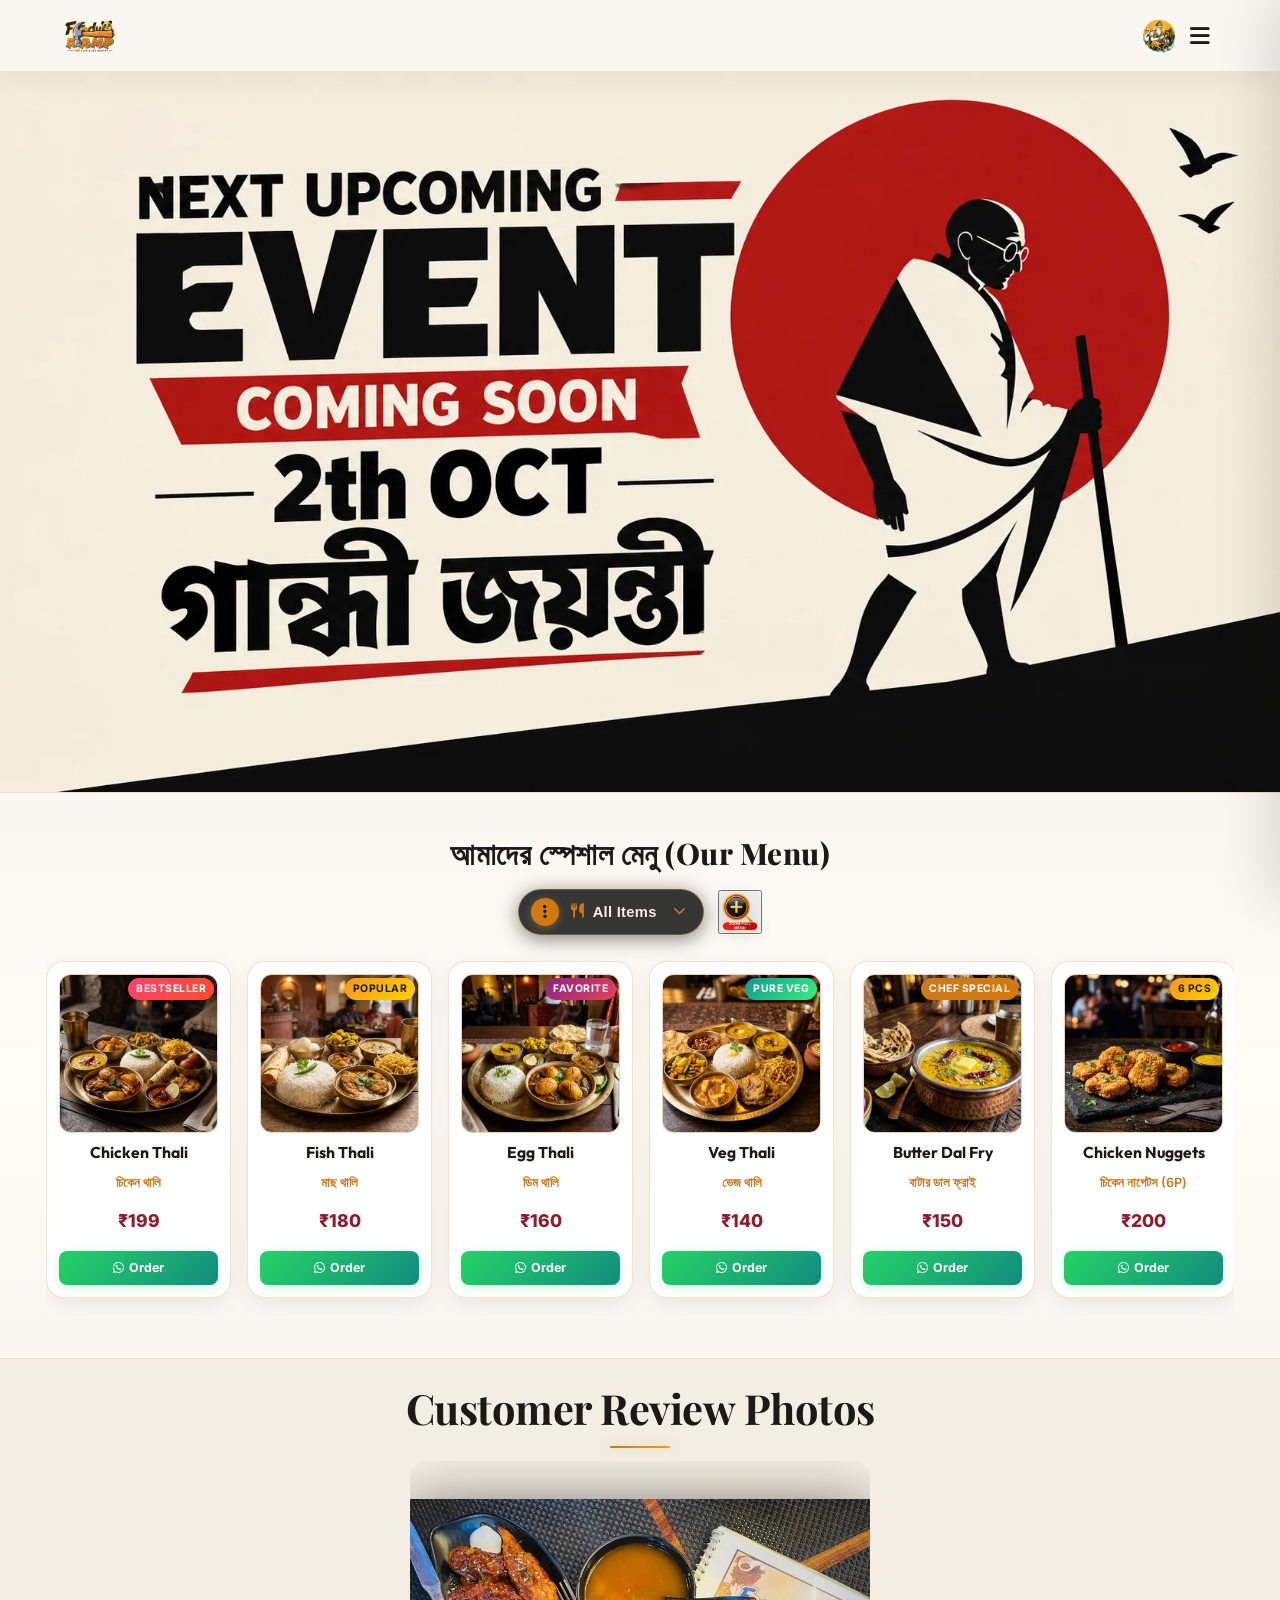
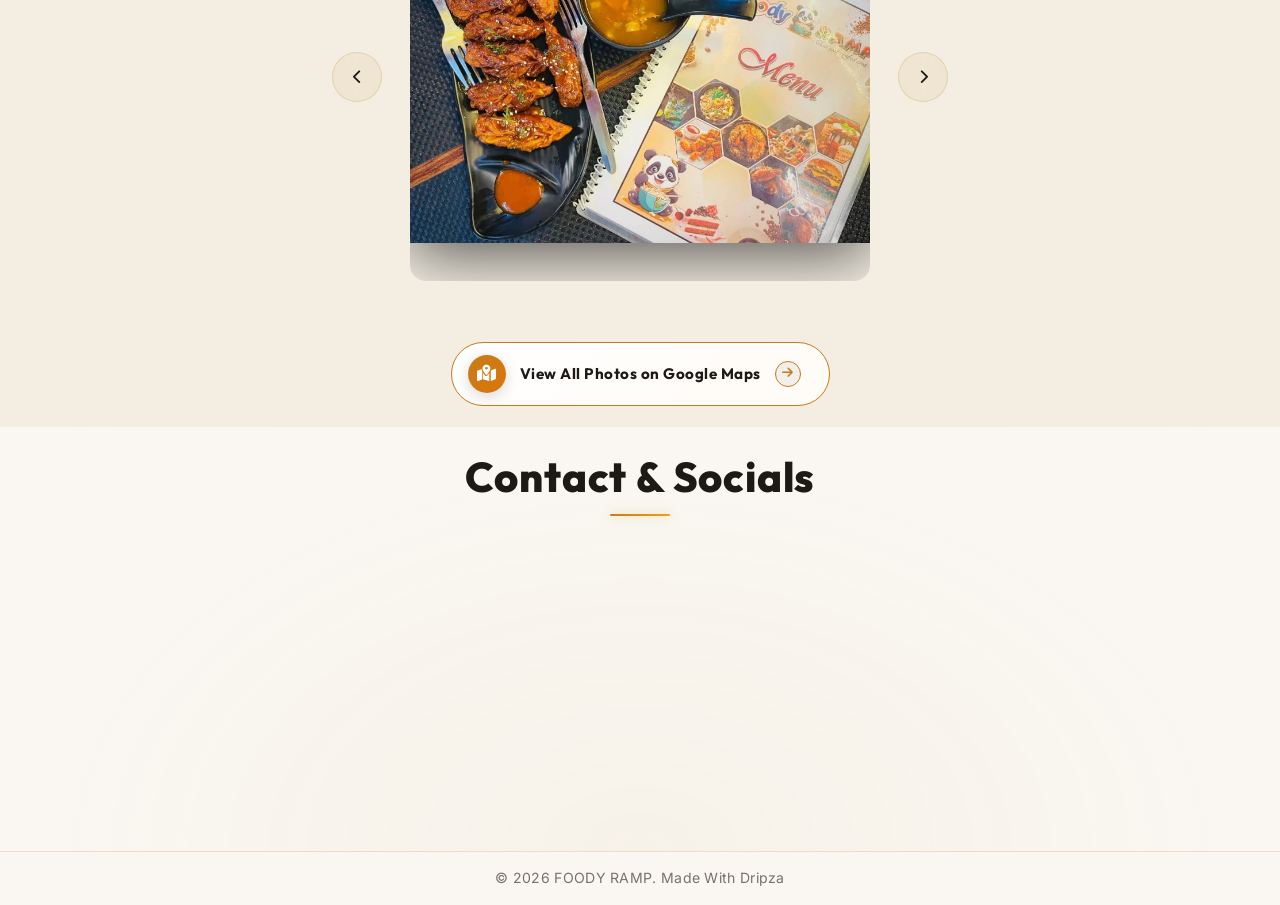
==== index.html @ f5698484 "Update search input keypad dismiss on enter" ====
﻿<!DOCTYPE html>
<html lang="bn">
<head>
    <meta charset="UTF-8">
    <meta name="viewport" content="width=device-width, initial-scale=1.0">
    <title>FOODY RAMP</title>
    <link rel="icon" type="image/png" href="assets/foody_ramp_logo.webp">
    <link href="https://fonts.googleapis.com/css2?family=Playfair+Display:wght@400;600;700;800&family=Outfit:wght@300;400;600;800&family=Inter:wght@300;400;500;600&display=swap" rel="stylesheet">
    <link rel="stylesheet" href="https://cdnjs.cloudflare.com/ajax/libs/font-awesome/6.4.0/css/all.min.css">
    <link rel="stylesheet" href="styles.css?v=1.3">
</head>
<body class="no-scroll">
    <!-- Preloader Screen -->
    <div id="preloader">
        <div class="preloader-content">
            <h1 class="preloader-title">Welcome to <br><span class="highlight">FOODY RAMP</span></h1>
            <div class="preloader-loader">
                <div class="loader-bar"></div>
            </div>
        </div>
    </div>
    <!-- Navbar -->
    <nav class="navbar">
        <div class="logo-container">
            <img src="assets/foody_ramp_logo.webp" alt="FOODY RAMP Logo" class="logo-brand-img">
            <div class="logo-text-wrapper">
                <span class="animated-football-header" title="Ganesh Chaturthi Special">
                    <img src="assets/ganesh_run_icon.webp" alt="Ganesh Run Icon" style="object-fit: contain; filter: drop-shadow(0 0 5px rgba(255, 215, 0, 0.6));">
                </span>
                <span class="logo-text">FOODY RAMP</span>
            </div>
        </div>
        <span class="rath-yatra-header-text">শুভ বিশ্বকর্মা পূজা!</span>
        <ul class="nav-links">
            <li><a href="#home">Home</a></li>
            <li><a href="#menu">Menu</a></li>
            <li><a href="#reviews">Reviews</a></li>
            <li><a href="#contact">Contact</a></li>
        </ul>
        <div class="navbar-actions">
            <!-- Rakhi Purnima Button for Poster -->
            <button class="fifa-btn" id="open-promo-modal-direct-btn" title="Show Ganesh Chaturthi Special Poster">
                <div class="fifa-container">
                    <div class="fifa-magic-ring"></div>
                    <img src="assets/ganesh_icon.webp" alt="Ganesh Special" class="fifa-svg" style="object-fit: contain;">
                </div>
            </button>
            
            <div class="hamburger">
                <i class="fas fa-bars"></i>
            </div>
        </div>
    </nav>

    <!-- Hero Section -->
    <section id="home" class="hero">
        <div class="hero-bg banner-box">
            <img src="assets/aj_restaurant_banner_1.webp" alt="AJ Restaurant & Cafe Banner" class="active">
            <img src="assets/foody_hero_01.webp" alt="FOODY RAMP Banner 1">
            <img src="assets/foody_hero_02.webp" alt="FOODY RAMP Banner 2">
            <img src="assets/foody_hero_03.webp" alt="FOODY RAMP Banner 3">
            <img src="assets/foody_hero_04.webp" alt="FOODY RAMP Banner 4">
            <img src="assets/foody_hero_05.webp" alt="FOODY RAMP Banner 5">
            <img src="assets/foody_hero_06.webp" alt="FOODY RAMP Banner 6">
            <div class="overlay"></div>
        </div>
        <!-- Click/Hover Zones for Banner Control -->
        <div class="hero-nav-zone left-zone" title="Previous Image"></div>
        <div class="hero-nav-zone right-zone" title="Next Image"></div>
    </section>

                <!-- Digital Restaurant Menu Section -->
    <section id="menu" class="main-menu-section">
        <div class="menu-header-wrapper">
            <div class="menu-eyebrow-container">
                <span class="menu-eyebrow">আমাদের স্পেশাল মেনু (Our Menu)</span>
            </div>
        </div>

        <!-- Menu Category Filter Tabs -->
                <!-- Menu Category Filter Dropdown (Three-Dot Filter Menu) -->
        <!-- Menu Filter and Zoom Controls Row -->
        <div class="menu-filter-controls-row">
            <div class="menu-filter-dropdown-wrapper" id="main-menu-filter-dropdown-wrapper">
            <button type="button" class="menu-filter-dots-btn" id="main-menu-filter-dots-btn" aria-expanded="false" aria-haspopup="true" title="Filter Menu">
                <span class="three-dots-icon-box">
                    <i class="fas fa-ellipsis-v"></i>
                </span>
                <span class="current-filter-label" id="main-current-filter-label">
                    <i class="fas fa-utensils"></i>
                    <span>All Items</span>
                </span>
                <i class="fas fa-chevron-down filter-dropdown-arrow"></i>
            </button>

            <!-- Dropdown List of Category Filter Options -->
            <div class="menu-filter-dropdown-menu" id="main-menu-filter-dropdown-menu">
                <div class="menu-filter-dropdown-header">
                    <span><i class="fas fa-filter"></i> Filter Category</span>
                </div>
                <div class="menu-filter-dropdown-list">
                    <button type="button" class="menu-tab-btn active" data-category="all">
                        <span class="tab-btn-content">
                            <i class="fas fa-utensils tab-icon"></i>
                            <span class="tab-title">All Items</span>
                        </span>
                        <i class="fas fa-check active-indicator-icon"></i>
                    </button>
                    <button type="button" class="menu-tab-btn" data-category="thali">
                        <span class="tab-btn-content">
                            <i class="fas fa-bowl-rice tab-icon"></i>
                            <span class="tab-title">Bengali Thali</span>
                        </span>
                        <i class="fas fa-check active-indicator-icon"></i>
                    </button>
                    <button type="button" class="menu-tab-btn" data-category="snacks">
                        <span class="tab-btn-content">
                            <i class="fas fa-burger tab-icon"></i>
                            <span class="tab-title">Breakfast & Snacks</span>
                        </span>
                        <i class="fas fa-check active-indicator-icon"></i>
                    </button>
                    <button type="button" class="menu-tab-btn" data-category="beverages">
                        <span class="tab-btn-content">
                            <i class="fas fa-mug-hot tab-icon"></i>
                            <span class="tab-title">Tea & Coffee</span>
                        </span>
                        <i class="fas fa-check active-indicator-icon"></i>
                    </button>
                    <button type="button" class="menu-tab-btn" data-category="extras">
                        <span class="tab-btn-content">
                            <i class="fas fa-plate-wheat tab-icon"></i>
                            <span class="tab-title">Sides & Extras</span>
                        </span>
                        <i class="fas fa-check active-indicator-icon"></i>
                    </button>
                </div>
            </div>
        </div>

            <!-- Zoom Full Menu Button on Right Side of Filter -->
            <button type="button" class="menu-zoom-img-btn" id="open-full-menu-modal-btn" title="Open Complete Menu Card (সম্পূর্ণ মেনু)">
                    <img src="assets/zoom_full_menu_icon.webp" alt="Zoom Full Menu" class="zoom-full-menu-img">
                </button>
        </div>
        

        <!-- Menu Cards Horizontal Side-Scroll Wrapper -->
        <div class="main-menu-scroll-wrapper">
            <div class="main-menu-scroll-track" id="main-restaurant-menu-scroll">
                
                <!-- 1. Chicken Thali -->
                <div class="food-menu-card" data-category="thali">
                    <div class="food-card-badge bestseller">Bestseller</div>
                    <div class="food-card-img-box">
                        <img src="assets/menu_chicken_thali.webp" alt="Chicken Thali" loading="lazy">
                    </div>
                    <div class="food-card-body">
                        <h3 class="food-title">Chicken Thali</h3>
                        <span class="bengali-title">চিকেন থালি</span>
                        <span class="food-price">₹199</span>
                        <a href="https://wa.me/919064800878?text=Hi%20FOODY%20RAMP,%20I%20want%20to%20order%20Chicken%20Thali%20(₹199)" target="_blank" class="food-order-btn">
                            <i class="fab fa-whatsapp"></i> Order
                        </a>
                    </div>
                </div>

                <!-- 2. Fish Thali -->
                <div class="food-menu-card" data-category="thali">
                    <div class="food-card-badge popular">Popular</div>
                    <div class="food-card-img-box">
                        <img src="assets/menu_fish_thali.webp" alt="Fish Thali" loading="lazy">
                    </div>
                    <div class="food-card-body">
                        <h3 class="food-title">Fish Thali</h3>
                        <span class="bengali-title">মাছ থালি</span>
                        <span class="food-price">₹180</span>
                        <a href="https://wa.me/919064800878?text=Hi%20FOODY%20RAMP,%20I%20want%20to%20order%20Fish%20Thali%20(₹180)" target="_blank" class="food-order-btn">
                            <i class="fab fa-whatsapp"></i> Order
                        </a>
                    </div>
                </div>

                <!-- 3. Egg Thali -->
                <div class="food-menu-card" data-category="thali">
                    <div class="food-card-badge special">Favorite</div>
                    <div class="food-card-img-box">
                        <img src="assets/menu_egg_thali.webp" alt="Egg Thali" loading="lazy">
                    </div>
                    <div class="food-card-body">
                        <h3 class="food-title">Egg Thali</h3>
                        <span class="bengali-title">ডিম থালি</span>
                        <span class="food-price">₹160</span>
                        <a href="https://wa.me/919064800878?text=Hi%20FOODY%20RAMP,%20I%20want%20to%20order%20Egg%20Thali%20(₹160)" target="_blank" class="food-order-btn">
                            <i class="fab fa-whatsapp"></i> Order
                        </a>
                    </div>
                </div>

                <!-- 4. Veg Thali -->
                <div class="food-menu-card" data-category="thali">
                    <div class="food-card-badge pure-veg">Pure Veg</div>
                    <div class="food-card-img-box">
                        <img src="assets/menu_veg_thali.webp" alt="Veg Thali" loading="lazy">
                    </div>
                    <div class="food-card-body">
                        <h3 class="food-title">Veg Thali</h3>
                        <span class="bengali-title">ভেজ থালি</span>
                        <span class="food-price">₹140</span>
                        <a href="https://wa.me/919064800878?text=Hi%20FOODY%20RAMP,%20I%20want%20to%20order%20Veg%20Thali%20(₹140)" target="_blank" class="food-order-btn">
                            <i class="fab fa-whatsapp"></i> Order
                        </a>
                    </div>
                </div>

                <!-- 5. Butter Dal Fry -->
                <div class="food-menu-card" data-category="extras">
                    <div class="food-card-badge chef">Chef Special</div>
                    <div class="food-card-img-box">
                        <img src="assets/menu_butter_dal_fry.webp" alt="Butter Dal Fry" loading="lazy">
                    </div>
                    <div class="food-card-body">
                        <h3 class="food-title">Butter Dal Fry</h3>
                        <span class="bengali-title">বাটার ডাল ফ্রাই</span>
                        <span class="food-price">₹150</span>
                        <a href="https://wa.me/919064800878?text=Hi%20FOODY%20RAMP,%20I%20want%20to%20order%20Butter%20Dal%20Fry%20(₹150)" target="_blank" class="food-order-btn">
                            <i class="fab fa-whatsapp"></i> Order
                        </a>
                    </div>
                </div>

                <!-- 6. Chicken Nuggets -->
                <div class="food-menu-card" data-category="snacks">
                    <div class="food-card-badge popular">6 Pcs</div>
                    <div class="food-card-img-box">
                        <img src="assets/menu_chicken_nuggets.webp" alt="Chicken Nuggets" loading="lazy">
                    </div>
                    <div class="food-card-body">
                        <h3 class="food-title">Chicken Nuggets</h3>
                        <span class="bengali-title">চিকেন নাগেটস (6P)</span>
                        <span class="food-price">₹200</span>
                        <a href="https://wa.me/919064800878?text=Hi%20FOODY%20RAMP,%20I%20want%20to%20order%20Chicken%20Nuggets%20(₹200)" target="_blank" class="food-order-btn">
                            <i class="fab fa-whatsapp"></i> Order
                        </a>
                    </div>
                </div>

                <!-- 7. Aloo Tikki -->
                <div class="food-menu-card" data-category="snacks">
                    <div class="food-card-badge pure-veg">Big Size</div>
                    <div class="food-card-img-box">
                        <img src="assets/menu_aloo_tikki.webp" alt="Aloo Tikki Big Size" loading="lazy">
                    </div>
                    <div class="food-card-body">
                        <h3 class="food-title">Aloo Tikki 6P</h3>
                        <span class="bengali-title">আলু টিক্কি (6P)</span>
                        <span class="food-price">₹180</span>
                        <a href="https://wa.me/919064800878?text=Hi%20FOODY%20RAMP,%20I%20want%20to%20order%20Aloo%20Tikki%20(₹180)" target="_blank" class="food-order-btn">
                            <i class="fab fa-whatsapp"></i> Order
                        </a>
                    </div>
                </div>

                <!-- 8. Egg Maggie -->
                <div class="food-menu-card" data-category="snacks">
                    <div class="food-card-badge popular">Hot</div>
                    <div class="food-card-img-box">
                        <img src="assets/menu_egg_maggie.webp" alt="Egg Maggie" loading="lazy">
                    </div>
                    <div class="food-card-body">
                        <h3 class="food-title">Egg Maggie</h3>
                        <span class="bengali-title">এগ ম্যাগি</span>
                        <span class="food-price">₹80</span>
                        <a href="https://wa.me/919064800878?text=Hi%20FOODY%20RAMP,%20I%20want%20to%20order%20Egg%20Maggie%20(₹80)" target="_blank" class="food-order-btn">
                            <i class="fab fa-whatsapp"></i> Order
                        </a>
                    </div>
                </div>

                <!-- 9. Veg Maggie -->
                <div class="food-menu-card" data-category="snacks">
                    <div class="food-card-badge pure-veg">Veg</div>
                    <div class="food-card-img-box">
                        <img src="assets/menu_egg_maggie.webp" alt="Veg Maggie" loading="lazy">
                    </div>
                    <div class="food-card-body">
                        <h3 class="food-title">Veg Maggie</h3>
                        <span class="bengali-title">ভেজ ম্যাগি</span>
                        <span class="food-price">₹60</span>
                        <a href="https://wa.me/919064800878?text=Hi%20FOODY%20RAMP,%20I%20want%20to%20order%20Veg%20Maggie%20(₹60)" target="_blank" class="food-order-btn">
                            <i class="fab fa-whatsapp"></i> Order
                        </a>
                    </div>
                </div>

                <!-- 10. Bread Omelette -->
                <div class="food-menu-card" data-category="snacks">
                    <div class="food-card-badge special">Breakfast</div>
                    <div class="food-card-img-box">
                        <img src="assets/menu6.webp" alt="Bread Omelette Jam Butter" loading="lazy">
                    </div>
                    <div class="food-card-body">
                        <h3 class="food-title">Bread Omelette</h3>
                        <span class="bengali-title">ব্রেড ওমলেট / জ্যাম</span>
                        <span class="food-price">₹60</span>
                        <a href="https://wa.me/919064800878?text=Hi%20FOODY%20RAMP,%20I%20want%20to%20order%20Bread%20Omelette%20(₹60)" target="_blank" class="food-order-btn">
                            <i class="fab fa-whatsapp"></i> Order
                        </a>
                    </div>
                </div>

                <!-- 11. Chai & Coffee -->
                <div class="food-menu-card" data-category="beverages">
                    <div class="food-card-badge special">Hot</div>
                    <div class="food-card-img-box">
                        <img src="assets/menu_tea_coffee.webp" alt="Coffee" loading="lazy">
                    </div>
                    <div class="food-card-body">
                        <h3 class="food-title">Milk / Black Coffee</h3>
                        <span class="bengali-title">কফি (Min 2 Cup)</span>
                        <span class="food-price">₹50</span>
                        <a href="https://wa.me/919064800878?text=Hi%20FOODY%20RAMP,%20I%20want%20to%20order%20Coffee" target="_blank" class="food-order-btn">
                            <i class="fab fa-whatsapp"></i> Order
                        </a>
                    </div>
                </div>

                <!-- 12. Milk / Black Tea -->
                <div class="food-menu-card" data-category="beverages">
                    <div class="food-card-badge bestseller">Chai</div>
                    <div class="food-card-img-box">
                        <img src="assets/menu_tea_coffee.webp" alt="Tea" loading="lazy">
                    </div>
                    <div class="food-card-body">
                        <h3 class="food-title">Black / Milk Tea</h3>
                        <span class="bengali-title">চা (Min 2 Cup)</span>
                        <span class="food-price">₹25</span>
                        <a href="https://wa.me/919064800878?text=Hi%20FOODY%20RAMP,%20I%20want%20to%20order%20Tea" target="_blank" class="food-order-btn">
                            <i class="fab fa-whatsapp"></i> Order
                        </a>
                    </div>
                </div>

                <!-- 13. Green Tea -->
                <div class="food-menu-card" data-category="beverages">
                    <div class="food-card-badge pure-veg">Healthy</div>
                    <div class="food-card-img-box">
                        <img src="assets/menu_tea_coffee.webp" alt="Green Tea" loading="lazy">
                    </div>
                    <div class="food-card-body">
                        <h3 class="food-title">Green Tea</h3>
                        <span class="bengali-title">গ্রিন টি (Min 2 Cup)</span>
                        <span class="food-price">₹40</span>
                        <a href="https://wa.me/919064800878?text=Hi%20FOODY%20RAMP,%20I%20want%20to%20order%20Green%20Tea" target="_blank" class="food-order-btn">
                            <i class="fab fa-whatsapp"></i> Order
                        </a>
                    </div>
                </div>

                <!-- 14. Extra Chicken 4P -->
                <div class="food-menu-card" data-category="extras">
                    <div class="food-card-badge popular">4 Pcs</div>
                    <div class="food-card-img-box">
                        <img src="assets/menu_chicken_thali.webp" alt="Extra Chicken" loading="lazy">
                    </div>
                    <div class="food-card-body">
                        <h3 class="food-title">Extra Chicken (4P)</h3>
                        <span class="bengali-title">চিকেন কারি (4P)</span>
                        <span class="food-price">₹180</span>
                        <a href="https://wa.me/919064800878?text=Hi%20FOODY%20RAMP,%20I%20want%20to%20order%20Extra%20Chicken%204P%20(₹180)" target="_blank" class="food-order-btn">
                            <i class="fab fa-whatsapp"></i> Order
                        </a>
                    </div>
                </div>

                <!-- 15. Extra Mutton 1P -->
                <div class="food-menu-card" data-category="extras">
                    <div class="food-card-badge special">Special</div>
                    <div class="food-card-img-box">
                        <img src="assets/menu3.webp" alt="Extra Mutton" loading="lazy">
                    </div>
                    <div class="food-card-body">
                        <h3 class="food-title">Extra Mutton (1P)</h3>
                        <span class="bengali-title">মটন (স্পেশাল অর্ডার)</span>
                        <span class="food-price">₹80</span>
                        <a href="https://wa.me/919064800878?text=Hi%20FOODY%20RAMP,%20I%20want%20to%20order%20Extra%20Mutton%20(₹80)" target="_blank" class="food-order-btn">
                            <i class="fab fa-whatsapp"></i> Order
                        </a>
                    </div>
                </div>

                <!-- 16. Extra Fish 1P -->
                <div class="food-menu-card" data-category="extras">
                    <div class="food-card-badge popular">1 Pc</div>
                    <div class="food-card-img-box">
                        <img src="assets/menu_fish_thali.webp" alt="Extra Fish" loading="lazy">
                    </div>
                    <div class="food-card-body">
                        <h3 class="food-title">Extra Fish (1P)</h3>
                        <span class="bengali-title">মাছ ১ পিস</span>
                        <span class="food-price">₹80</span>
                        <a href="https://wa.me/919064800878?text=Hi%20FOODY%20RAMP,%20I%20want%20to%20order%20Extra%20Fish%20(₹80)" target="_blank" class="food-order-btn">
                            <i class="fab fa-whatsapp"></i> Order
                        </a>
                    </div>
                </div>

                <!-- 17. Green Salad -->
                <div class="food-menu-card" data-category="extras">
                    <div class="food-card-badge pure-veg">Fresh</div>
                    <div class="food-card-img-box">
                        <img src="assets/menu_veg_thali.webp" alt="Green Salad" loading="lazy">
                    </div>
                    <div class="food-card-body">
                        <h3 class="food-title">Green Salad</h3>
                        <span class="bengali-title">গ্রিন স্যালাড</span>
                        <span class="food-price">₹100</span>
                        <a href="https://wa.me/919064800878?text=Hi%20FOODY%20RAMP,%20I%20want%20to%20order%20Green%20Salad%20(₹100)" target="_blank" class="food-order-btn">
                            <i class="fab fa-whatsapp"></i> Order
                        </a>
                    </div>
                </div>

                <!-- 18. Extra Egg (2P) -->
                <div class="food-menu-card" data-category="extras">
                    <div class="food-card-badge special">2 Pcs</div>
                    <div class="food-card-img-box">
                        <img src="assets/menu_egg_thali.webp" alt="Extra Egg 2P" loading="lazy">
                    </div>
                    <div class="food-card-body">
                        <h3 class="food-title">Extra Egg (2P)</h3>
                        <span class="bengali-title">ডিম (২ পিস)</span>
                        <span class="food-price">₹50</span>
                        <a href="https://wa.me/919064800878?text=Hi%20FOODY%20RAMP,%20I%20want%20to%20order%20Extra%20Egg%202P%20(₹50)" target="_blank" class="food-order-btn">
                            <i class="fab fa-whatsapp"></i> Order
                        </a>
                    </div>
                </div>

                <!-- 19. Extra Rice -->
                <div class="food-menu-card" data-category="extras">
                    <div class="food-card-badge popular">1 Plate</div>
                    <div class="food-card-img-box">
                        <img src="assets/menu_veg_thali.webp" alt="Extra Rice" loading="lazy">
                    </div>
                    <div class="food-card-body">
                        <h3 class="food-title">Extra Rice</h3>
                        <span class="bengali-title">এক্সট্রা ভাত</span>
                        <span class="food-price">₹50</span>
                        <a href="https://wa.me/919064800878?text=Hi%20FOODY%20RAMP,%20I%20want%20to%20order%20Extra%20Rice%20(₹50)" target="_blank" class="food-order-btn">
                            <i class="fab fa-whatsapp"></i> Order
                        </a>
                    </div>
                </div>

                <!-- 20. Extra Misti / Papad / Roti -->
                <div class="food-menu-card" data-category="extras">
                    <div class="food-card-badge pure-veg">Per Pc</div>
                    <div class="food-card-img-box">
                        <img src="assets/menu2.webp" alt="Extra Misti Papad Roti" loading="lazy">
                    </div>
                    <div class="food-card-body">
                        <h3 class="food-title">Extra Misti / Papad / Roti</h3>
                        <span class="bengali-title">মিষ্টি / পাঁপড় / রুটি</span>
                        <span class="food-price">₹10</span>
                        <a href="https://wa.me/919064800878?text=Hi%20FOODY%20RAMP,%20I%20want%20to%20order%20Extra%20Misti%20Papad%20Roti%20(₹10)" target="_blank" class="food-order-btn">
                            <i class="fab fa-whatsapp"></i> Order
                        </a>
                    </div>
                </div>

                <!-- 21. Extra Sabji / Dal / Vaji -->
                <div class="food-menu-card" data-category="extras">
                    <div class="food-card-badge pure-veg">Side Bowl</div>
                    <div class="food-card-img-box">
                        <img src="assets/menu_butter_dal_fry.webp" alt="Extra Sabji Dal Vaji" loading="lazy">
                    </div>
                    <div class="food-card-body">
                        <h3 class="food-title">Extra Sabji / Dal / Vaji</h3>
                        <span class="bengali-title">সবজি / ডাল / ভাজি</span>
                        <span class="food-price">₹30</span>
                        <a href="https://wa.me/919064800878?text=Hi%20FOODY%20RAMP,%20I%20want%20to%20order%20Extra%20Sabji%20Dal%20Vaji%20(₹30)" target="_blank" class="food-order-btn">
                            <i class="fab fa-whatsapp"></i> Order
                        </a>
                    </div>
                </div>

                <!-- 18. Water Bottle -->
                <div class="food-menu-card" data-category="beverages">
                    <div class="food-card-badge pure-veg">Mineral</div>
                    <div class="food-card-img-box">
                        <img src="assets/menu5.webp" alt="Water Bottle" loading="lazy">
                    </div>
                    <div class="food-card-body">
                        <h3 class="food-title">Water Bottle</h3>
                        <span class="bengali-title">জল 1L / 2L</span>
                        <span class="food-price">₹20 / ₹30</span>
                        <a href="https://wa.me/919064800878?text=Hi%20FOODY%20RAMP,%20I%20want%20to%20order%20Water%20Bottle" target="_blank" class="food-order-btn">
                            <i class="fab fa-whatsapp"></i> Order
                        </a>
                    </div>
                </div>

            </div>
        </div>
    </section>

    <!-- Reviews Section (Photo Gallery) -->
    <section id="reviews" class="reviews-section">
        <h2 class="section-title">Customer Review Photos</h2>
        <div class="reviews-slider-container">
            <div class="reviews-slider">
                <div class="review-slide active">
                    <img src="assets/foody_review_01.webp" alt="Customer Review 1">
                </div>
                <div class="review-slide">
                    <img src="assets/foody_review_02.webp" alt="Customer Review 2">
                </div>
                <div class="review-slide">
                    <img src="assets/foody_review_03.webp" alt="Customer Review 3">
                </div>
                <div class="review-slide">
                    <img src="assets/foody_review_04.webp" alt="Customer Review 4">
                </div>
                <div class="review-slide">
                    <img src="assets/foody_review_05.webp" alt="Customer Review 5">
                </div>
                <div class="review-slide">
                    <img src="assets/foody_review_06.webp" alt="Customer Review 6">
                </div>
                <div class="review-slide">
                    <img src="assets/foody_review_07.webp" alt="Customer Review 7">
                </div>
                <div class="review-slide">
                    <img src="assets/foody_review_08.webp" alt="Customer Review 8">
                </div>
                <div class="review-slide">
                    <img src="assets/foody_review_09.webp" alt="Customer Review 9">
                </div>
                <div class="review-slide">
                    <img src="assets/foody_review_10.webp" alt="Customer Review 10">
                </div>
                <div class="review-slide">
                    <img src="assets/foody_review_11.webp" alt="Customer Review 11">
                </div>
                <div class="review-slide">
                    <img src="assets/foody_review_12.webp" alt="Customer Review 12">
                </div>
                <div class="review-slide">
                    <img src="assets/foody_review_13.webp" alt="Customer Review 13">
                </div>
                <div class="review-slide">
                    <img src="assets/foody_review_14.webp" alt="Customer Review 14">
                </div>
                <div class="review-slide">
                    <img src="assets/foody_review_15.webp" alt="Customer Review 15">
                </div>
                <div class="review-slide">
                    <img src="assets/foody_review_16.webp" alt="Customer Review 16">
                </div>
                <div class="review-slide">
                    <img src="assets/foody_review_17.webp" alt="Customer Review 17">
                </div>
                <div class="review-slide">
                    <img src="assets/foody_review_18.webp" alt="Customer Review 18">
                </div>
                <div class="review-slide">
                    <img src="assets/foody_review_19.webp" alt="Customer Review 19">
                </div>
                <div class="review-slide">
                    <img src="assets/foody_review_20.webp" alt="Customer Review 20">
                </div>
                <div class="review-slide">
                    <img src="assets/foody_review_21.webp" alt="Customer Review 21">
                </div>
                <div class="review-slide">
                    <img src="assets/foody_review_22.webp" alt="Customer Review 22">
                </div>
                <div class="review-slide">
                    <img src="assets/foody_review_23.webp" alt="Customer Review 23">
                </div>
                <div class="review-slide">
                    <img src="assets/foody_review_24.webp" alt="Customer Review 24">
                </div>
            </div>
            
            <!-- Slider Controls -->
            <button class="slider-btn prev-btn"><i class="fas fa-chevron-left"></i></button>
            <button class="slider-btn next-btn"><i class="fas fa-chevron-right"></i></button>
            
            <!-- Slider Dots -->
            <div class="slider-dots"></div>
        </div>
        <div style="text-align: center; margin-top: 3rem;">
            <div class="reviews-cta-wrapper">
            <a href="https://maps.app.goo.gl/uXF8JiHVTHK9LERZ6" target="_blank" class="modern-maps-btn" title="Open Google Maps Gallery">
                <span class="maps-icon-badge"><i class="fas fa-map-marked-alt"></i></span>
                <span class="maps-btn-text">View All Photos on Google Maps</span>
                <span class="maps-arrow-circle"><i class="fas fa-arrow-right"></i></span>
            </a>
        </div>
        </div>
    </section>

    <!-- Contact & Footer -->
    <section id="contact" class="contact-section">
        <h2 class="section-title">Contact & Socials</h2>
        <div class="contact-container glassmorphism">
            <div class="contact-info">
                <h2>Visit Us</h2>
                <div class="info-item">
                    <a href="https://maps.app.goo.gl/KtS9t4aoUsV5rTdg8" target="_blank" style="color: inherit; text-decoration: none; display: flex; align-items: center; gap: 15px;">
                        <i class="fas fa-map-marker-alt"></i>
                        <p>Road Station, Krishnanagar, Simul Tala, West Bengal 741101</p>
                    </a>
                </div>
                <div class="info-item">
                    <a href="tel:+919064800878" style="color: inherit; text-decoration: none; display: flex; align-items: center; gap: 15px;">
                        <i class="fas fa-phone-alt"></i>
                        <p>+91 9064800878</p>
                    </a>
                </div>
                <div class="info-item">
                    <a href="mailto:contact@foodyramp.com" style="color: inherit; text-decoration: none; display: flex; align-items: center; gap: 15px;">
                        <i class="fas fa-envelope"></i>
                        <p>contact@foodyramp.com</p>
                    </a>
                </div>
            </div>
            <div class="social-links">
                <h2>Follow Us</h2>
                <div class="social-icons">
                    <a href="#" class="social-icon"><i class="fab fa-instagram"></i></a>
                    <a href="https://www.facebook.com/share/1GSWiTr1Dh/" target="_blank" class="social-icon" title="Follow on Facebook"><i class="fab fa-facebook-f"></i></a>
                    <a href="#" class="social-icon"><i class="fab fa-youtube"></i></a>
                    <a href="https://wa.me/919064800878" target="_blank" class="social-icon" title="Chat on WhatsApp"><i class="fab fa-whatsapp"></i></a>
                    <a href="https://maps.app.goo.gl/KtS9t4aoUsV5rTdg8" target="_blank" class="social-icon" title="View Location on Google Maps"><i class="fas fa-map-marker-alt"></i></a>
                </div>
            </div>
        </div>
    </section>

    <footer>
        <p>&copy; 2026 FOODY RAMP. Made With Dripza</p>
    </footer>



    <!-- Full Menu Interactive Modal -->
    <div class="full-menu-modal" id="full-menu-modal" aria-hidden="true">
        <div class="full-menu-modal-overlay" id="full-menu-modal-overlay"></div>
        <div class="full-menu-modal-container">
            <!-- Modal Sticky Top Header Container (Header + Hero Title + Search + Category Tabs) -->
            <div class="full-menu-modal-top-section">
                <!-- Modal Header -->
                <div class="full-menu-modal-header">
                    <div class="full-menu-modal-header-left">
                        <button class="menu-modal-close-btn" id="close-full-menu-modal-btn" aria-label="Close Full Menu">
                            <i class="fas fa-arrow-left"></i> <span>Back</span>
                        </button>
                        <div class="full-menu-modal-title">
                            FOODY RAMP
                        </div>
                    </div>
                    <div class="full-menu-modal-header-right">
                        <a href="#modal-order-timings" class="menu-modal-timing-btn" id="modal-timing-btn" title="Order Timings">
                            <i class="fas fa-clock"></i> <span>Timings</span>
                        </a>
                        <a href="tel:919064800878" class="menu-modal-call-btn">
                            <i class="fas fa-phone-alt"></i> <span>919064800878</span>
                        </a>
                        <button class="menu-modal-close-icon-btn" id="close-full-menu-icon-btn" aria-label="Close">
                            <i class="fas fa-times"></i>
                        </button>
                    </div>
                </div>

                <!-- Modal Hero Header -->
                <div class="full-menu-hero">
                    <h1>Complete Menu Card <span class="bengali-heading">আমাদের সম্পূর্ণ ডিজিটাল মেনু</span></h1>
                </div>

                <!-- Search Bar & Category Filter Tabs -->
                <div class="menu-control-bar">
                    

                    <!-- Modal Category Filter Dropdown (Three-Dot Filter Menu) -->
                    <div class="menu-filter-dropdown-wrapper" id="modal-menu-filter-dropdown-wrapper">
            <button type="button" class="menu-filter-dots-btn" id="modal-menu-filter-dots-btn" aria-expanded="false" aria-haspopup="true" title="Filter Menu">
                <span class="three-dots-icon-box">
                    <i class="fas fa-ellipsis-v"></i>
                </span>
                <span class="current-filter-label" id="modal-current-filter-label">
                    <i class="fas fa-utensils"></i>
                    <span>All Items</span>
                </span>
                <i class="fas fa-chevron-down filter-dropdown-arrow"></i>
            </button>

            <!-- Dropdown List of Category Filter Options -->
            <div class="menu-filter-dropdown-menu" id="modal-menu-filter-dropdown-menu">
                <div class="menu-filter-dropdown-header">
                    <span><i class="fas fa-filter"></i> Filter Category</span>
                </div>
                <div class="menu-filter-dropdown-list">
                    <button type="button" class="menu-tab-btn active" data-category="all">
                        <span class="tab-btn-content">
                            <i class="fas fa-utensils tab-icon"></i>
                            <span class="tab-title">All Items</span>
                        </span>
                        <i class="fas fa-check active-indicator-icon"></i>
                    </button>
                    <button type="button" class="menu-tab-btn" data-category="thali">
                        <span class="tab-btn-content">
                            <i class="fas fa-bowl-rice tab-icon"></i>
                            <span class="tab-title">Bengali Thali</span>
                        </span>
                        <i class="fas fa-check active-indicator-icon"></i>
                    </button>
                    <button type="button" class="menu-tab-btn" data-category="snacks">
                        <span class="tab-btn-content">
                            <i class="fas fa-burger tab-icon"></i>
                            <span class="tab-title">Breakfast & Snacks</span>
                        </span>
                        <i class="fas fa-check active-indicator-icon"></i>
                    </button>
                    <button type="button" class="menu-tab-btn" data-category="beverages">
                        <span class="tab-btn-content">
                            <i class="fas fa-mug-hot tab-icon"></i>
                            <span class="tab-title">Tea & Coffee</span>
                        </span>
                        <i class="fas fa-check active-indicator-icon"></i>
                    </button>
                    <button type="button" class="menu-tab-btn" data-category="extras">
                        <span class="tab-btn-content">
                            <i class="fas fa-plate-wheat tab-icon"></i>
                            <span class="tab-title">Sides & Extras</span>
                        </span>
                        <i class="fas fa-check active-indicator-icon"></i>
                    </button>
                </div>
            </div>
                </div>

                    <div class="search-box-wrapper">
                        <i class="fas fa-search"></i>
                        <input type="text" id="modal-menu-search-input" placeholder="খাবারের নাম লিখে খুঁজুন (Search dishes...)" autocomplete="off" enterkeyhint="search">
                        <button type="button" id="modal-menu-search-clear" class="search-clear-btn" aria-label="Clear search" title="à¦®à§à¦›à§‡ à¦«à§‡à¦²à§à¦¨ (Clear)">
                            <i class="fas fa-times"></i>
                        </button>
                    </div>
            </div>
            </div>

            <div class="full-menu-modal-body">
                <!-- Complete Menu Card Grid -->
                <div class="compact-menu-grid-container">
                    <div class="compact-grid" id="modal-full-menu-grid">

                        <!-- 1. Chicken Thali -->
                        <div class="food-menu-card" data-category="thali" data-keywords="chicken thali murgi murgir mangsho rice dal sabji thali">
                            <div class="food-card-badge bestseller">Bestseller</div>
                            <div class="food-card-img-box">
                                <img src="assets/menu_chicken_thali.webp" alt="Chicken Thali" loading="lazy">
                            </div>
                            <div class="food-card-body">
                                <h3 class="food-title">Chicken Thali</h3>
                                <span class="bengali-title">চিকেন থালি</span>
                                <span class="food-price">₹199</span>
                                <a href="https://wa.me/919064800878?text=Hi%20FOODY%20RAMP,%20I%20want%20to%20order%20Chicken%20Thali%20(₹199)" target="_blank" class="food-order-btn">
                                    <i class="fab fa-whatsapp"></i> Order
                                </a>
                            </div>
                        </div>

                        <!-- 2. Fish Thali -->
                        <div class="food-menu-card" data-category="thali" data-keywords="fish thali macher thali mach jhol rui katla rice dal thali">
                            <div class="food-card-badge popular">Popular</div>
                            <div class="food-card-img-box">
                                <img src="assets/menu_fish_thali.webp" alt="Fish Thali" loading="lazy">
                            </div>
                            <div class="food-card-body">
                                <h3 class="food-title">Fish Thali</h3>
                                <span class="bengali-title">মাছ থালি</span>
                                <span class="food-price">₹180</span>
                                <a href="https://wa.me/919064800878?text=Hi%20FOODY%20RAMP,%20I%20want%20to%20order%20Fish%20Thali%20(₹180)" target="_blank" class="food-order-btn">
                                    <i class="fab fa-whatsapp"></i> Order
                                </a>
                            </div>
                        </div>

                        <!-- 3. Egg Thali -->
                        <div class="food-menu-card" data-category="thali" data-keywords="egg thali dimer thali dim kosha rice dal thali">
                            <div class="food-card-badge special">Favorite</div>
                            <div class="food-card-img-box">
                                <img src="assets/menu_egg_thali.webp" alt="Egg Thali" loading="lazy">
                            </div>
                            <div class="food-card-body">
                                <h3 class="food-title">Egg Thali</h3>
                                <span class="bengali-title">ডিম থালি</span>
                                <span class="food-price">₹160</span>
                                <a href="https://wa.me/919064800878?text=Hi%20FOODY%20RAMP,%20I%20want%20to%20order%20Egg%20Thali%20(₹160)" target="_blank" class="food-order-btn">
                                    <i class="fab fa-whatsapp"></i> Order
                                </a>
                            </div>
                        </div>

                        <!-- 4. Veg Thali -->
                        <div class="food-menu-card" data-category="thali" data-keywords="veg thali niramish thali paneer dal sabji rice mishti doi">
                            <div class="food-card-badge pure-veg">Pure Veg</div>
                            <div class="food-card-img-box">
                                <img src="assets/menu_veg_thali.webp" alt="Veg Thali" loading="lazy">
                            </div>
                            <div class="food-card-body">
                                <h3 class="food-title">Veg Thali</h3>
                                <span class="bengali-title">ভেজ থালি</span>
                                <span class="food-price">₹140</span>
                                <a href="https://wa.me/919064800878?text=Hi%20FOODY%20RAMP,%20I%20want%20to%20order%20Veg%20Thali%20(₹140)" target="_blank" class="food-order-btn">
                                    <i class="fab fa-whatsapp"></i> Order
                                </a>
                            </div>
                        </div>

                        <!-- 5. Butter Dal Fry -->
                        <div class="food-menu-card" data-category="extras" data-keywords="butter dal fry yellow dal tadka veg">
                            <div class="food-card-badge chef">Chef Special</div>
                            <div class="food-card-img-box">
                                <img src="assets/menu_butter_dal_fry.webp" alt="Butter Dal Fry" loading="lazy">
                            </div>
                            <div class="food-card-body">
                                <h3 class="food-title">Butter Dal Fry</h3>
                                <span class="bengali-title">বাটার ডাল ফ্রাই</span>
                                <span class="food-price">₹150</span>
                                <a href="https://wa.me/919064800878?text=Hi%20FOODY%20RAMP,%20I%20want%20to%20order%20Butter%20Dal%20Fry%20(₹150)" target="_blank" class="food-order-btn">
                                    <i class="fab fa-whatsapp"></i> Order
                                </a>
                            </div>
                        </div>

                        <!-- 6. Chicken Nuggets (6P) -->
                        <div class="food-menu-card" data-category="snacks" data-keywords="chicken nuggets 6p fried snacks non-veg">
                            <div class="food-card-badge popular">6 Pcs</div>
                            <div class="food-card-img-box">
                                <img src="assets/menu_chicken_nuggets.webp" alt="Chicken Nuggets" loading="lazy">
                            </div>
                            <div class="food-card-body">
                                <h3 class="food-title">Chicken Nuggets</h3>
                                <span class="bengali-title">চিকেন নাগেটস (6P)</span>
                                <span class="food-price">₹200</span>
                                <a href="https://wa.me/919064800878?text=Hi%20FOODY%20RAMP,%20I%20want%20to%20order%20Chicken%20Nuggets%20(₹200)" target="_blank" class="food-order-btn">
                                    <i class="fab fa-whatsapp"></i> Order
                                </a>
                            </div>
                        </div>

                        <!-- 7. Aloo Tikki Big Size (6P) -->
                        <div class="food-menu-card" data-category="snacks" data-keywords="aloo tikki potato cutlet snacks big size veg">
                            <div class="food-card-badge pure-veg">Big Size</div>
                            <div class="food-card-img-box">
                                <img src="assets/menu_aloo_tikki.webp" alt="Aloo Tikki Big Size" loading="lazy">
                            </div>
                            <div class="food-card-body">
                                <h3 class="food-title">Aloo Tikki 6P</h3>
                                <span class="bengali-title">আলু টিক্কি (6P)</span>
                                <span class="food-price">₹180</span>
                                <a href="https://wa.me/919064800878?text=Hi%20FOODY%20RAMP,%20I%20want%20to%20order%20Aloo%20Tikki%20(₹180)" target="_blank" class="food-order-btn">
                                    <i class="fab fa-whatsapp"></i> Order
                                </a>
                            </div>
                        </div>

                        <!-- 8. Egg Maggie -->
                        <div class="food-menu-card" data-category="snacks" data-keywords="egg maggie noodles masala snacks">
                            <div class="food-card-badge popular">Hot</div>
                            <div class="food-card-img-box">
                                <img src="assets/menu_egg_maggie.webp" alt="Egg Maggie" loading="lazy">
                            </div>
                            <div class="food-card-body">
                                <h3 class="food-title">Egg Maggie</h3>
                                <span class="bengali-title">এগ ম্যাগি</span>
                                <span class="food-price">₹80</span>
                                <a href="https://wa.me/919064800878?text=Hi%20FOODY%20RAMP,%20I%20want%20to%20order%20Egg%20Maggie%20(₹80)" target="_blank" class="food-order-btn">
                                    <i class="fab fa-whatsapp"></i> Order
                                </a>
                            </div>
                        </div>

                        <!-- 9. Veg Maggie -->
                        <div class="food-menu-card" data-category="snacks" data-keywords="veg maggie masala noodles snacks vegetarian">
                            <div class="food-card-badge pure-veg">Veg</div>
                            <div class="food-card-img-box">
                                <img src="assets/menu_egg_maggie.webp" alt="Veg Maggie" loading="lazy">
                            </div>
                            <div class="food-card-body">
                                <h3 class="food-title">Veg Maggie</h3>
                                <span class="bengali-title">ভেজ ম্যাগি</span>
                                <span class="food-price">₹60</span>
                                <a href="https://wa.me/919064800878?text=Hi%20FOODY%20RAMP,%20I%20want%20to%20order%20Veg%20Maggie%20(₹60)" target="_blank" class="food-order-btn">
                                    <i class="fab fa-whatsapp"></i> Order
                                </a>
                            </div>
                        </div>

                        <!-- 10. Bread Omelette / Jam / Butter -->
                        <div class="food-menu-card" data-category="snacks" data-keywords="bread omelette jam butter breakfast toast egg">
                            <div class="food-card-badge special">Breakfast</div>
                            <div class="food-card-img-box">
                                <img src="assets/menu6.webp" alt="Bread Omelette Jam Butter" loading="lazy">
                            </div>
                            <div class="food-card-body">
                                <h3 class="food-title">Bread Omelette</h3>
                                <span class="bengali-title">ব্রেড ওমলেট / জ্যাম</span>
                                <span class="food-price">₹60</span>
                                <a href="https://wa.me/919064800878?text=Hi%20FOODY%20RAMP,%20I%20want%20to%20order%20Bread%20Omelette%20(₹60)" target="_blank" class="food-order-btn">
                                    <i class="fab fa-whatsapp"></i> Order
                                </a>
                            </div>
                        </div>

                        <!-- 11. Milk / Black Coffee -->
                        <div class="food-menu-card" data-category="beverages" data-keywords="coffee milk coffee black coffee hot drink beverages espresso">
                            <div class="food-card-badge special">Hot</div>
                            <div class="food-card-img-box">
                                <img src="assets/menu_tea_coffee.webp" alt="Milk and Black Coffee" loading="lazy">
                            </div>
                            <div class="food-card-body">
                                <h3 class="food-title">Milk / Black Coffee</h3>
                                <span class="bengali-title">কফি (Min 2 Cup)</span>
                                <span class="food-price">₹50</span>
                                <a href="https://wa.me/919064800878?text=Hi%20FOODY%20RAMP,%20I%20want%20to%20order%20Coffee" target="_blank" class="food-order-btn">
                                    <i class="fab fa-whatsapp"></i> Order
                                </a>
                            </div>
                        </div>

                        <!-- 12. Black / Milk Tea -->
                        <div class="food-menu-card" data-category="beverages" data-keywords="tea chai milk tea black tea masala chai beverage">
                            <div class="food-card-badge bestseller">Chai</div>
                            <div class="food-card-img-box">
                                <img src="assets/menu_tea_coffee.webp" alt="Black and Milk Tea" loading="lazy">
                            </div>
                            <div class="food-card-body">
                                <h3 class="food-title">Black / Milk Tea</h3>
                                <span class="bengali-title">চা (Min 2 Cup)</span>
                                <span class="food-price">₹25</span>
                                <a href="https://wa.me/919064800878?text=Hi%20FOODY%20RAMP,%20I%20want%20to%20order%20Tea" target="_blank" class="food-order-btn">
                                    <i class="fab fa-whatsapp"></i> Order
                                </a>
                            </div>
                        </div>

                        <!-- 13. Green Tea -->
                        <div class="food-menu-card" data-category="beverages" data-keywords="green tea healthy detox hot beverage">
                            <div class="food-card-badge pure-veg">Healthy</div>
                            <div class="food-card-img-box">
                                <img src="assets/menu_tea_coffee.webp" alt="Green Tea" loading="lazy">
                            </div>
                            <div class="food-card-body">
                                <h3 class="food-title">Green Tea</h3>
                                <span class="bengali-title">গ্রিন টি (Min 2 Cup)</span>
                                <span class="food-price">₹40</span>
                                <a href="https://wa.me/919064800878?text=Hi%20FOODY%20RAMP,%20I%20want%20to%20order%20Green%20Tea" target="_blank" class="food-order-btn">
                                    <i class="fab fa-whatsapp"></i> Order
                                </a>
                            </div>
                        </div>

                        <!-- 14. Extra Chicken (4P) -->
                        <div class="food-menu-card" data-category="extras" data-keywords="extra chicken 4p murgir mangsho chicken curry side non-veg">
                            <div class="food-card-badge popular">4 Pcs</div>
                            <div class="food-card-img-box">
                                <img src="assets/menu_chicken_thali.webp" alt="Extra Chicken 4P" loading="lazy">
                            </div>
                            <div class="food-card-body">
                                <h3 class="food-title">Extra Chicken (4P)</h3>
                                <span class="bengali-title">চিকেন কারি (4P)</span>
                                <span class="food-price">₹180</span>
                                <a href="https://wa.me/919064800878?text=Hi%20FOODY%20RAMP,%20I%20want%20to%20order%20Extra%20Chicken%204P%20(₹180)" target="_blank" class="food-order-btn">
                                    <i class="fab fa-whatsapp"></i> Order
                                </a>
                            </div>
                        </div>

                        <!-- 15. Extra Mutton (1P - Special Order) -->
                        <div class="food-menu-card" data-category="extras" data-keywords="extra mutton 1p khasi mangsho mutton kosha special non-veg">
                            <div class="food-card-badge special">Special</div>
                            <div class="food-card-img-box">
                                <img src="assets/menu3.webp" alt="Extra Mutton 1P" loading="lazy">
                            </div>
                            <div class="food-card-body">
                                <h3 class="food-title">Extra Mutton (1P)</h3>
                                <span class="bengali-title">মটন (স্পেশাল অর্ডার)</span>
                                <span class="food-price">₹80</span>
                                <a href="https://wa.me/919064800878?text=Hi%20FOODY%20RAMP,%20I%20want%20to%20order%20Extra%20Mutton%20(₹80)" target="_blank" class="food-order-btn">
                                    <i class="fab fa-whatsapp"></i> Order
                                </a>
                            </div>
                        </div>

                        <!-- 16. Extra Fish (1P) -->
                        <div class="food-menu-card" data-category="extras" data-keywords="extra fish 1p macher jhol rui katla side non-veg">
                            <div class="food-card-badge popular">1 Pc</div>
                            <div class="food-card-img-box">
                                <img src="assets/menu_fish_thali.webp" alt="Extra Fish 1P" loading="lazy">
                            </div>
                            <div class="food-card-body">
                                <h3 class="food-title">Extra Fish (1P)</h3>
                                <span class="bengali-title">মাছ ১ পিস</span>
                                <span class="food-price">₹80</span>
                                <a href="https://wa.me/919064800878?text=Hi%20FOODY%20RAMP,%20I%20want%20to%20order%20Extra%20Fish%20(₹80)" target="_blank" class="food-order-btn">
                                    <i class="fab fa-whatsapp"></i> Order
                                </a>
                            </div>
                        </div>

                        <!-- 17. Green Salad -->
                        <div class="food-menu-card" data-category="extras" data-keywords="green salad cucumber tomato onion lemon salad veg">
                            <div class="food-card-badge pure-veg">Fresh</div>
                            <div class="food-card-img-box">
                                <img src="assets/menu_veg_thali.webp" alt="Green Salad" loading="lazy">
                            </div>
                            <div class="food-card-body">
                                <h3 class="food-title">Green Salad</h3>
                                <span class="bengali-title">গ্রিন স্যালাড</span>
                                <span class="food-price">₹100</span>
                                <a href="https://wa.me/919064800878?text=Hi%20FOODY%20RAMP,%20I%20want%20to%20order%20Green%20Salad%20(₹100)" target="_blank" class="food-order-btn">
                                    <i class="fab fa-whatsapp"></i> Order
                                </a>
                            </div>
                        </div>

                        <!-- 18. Extra Egg (2P) -->
                        <div class="food-menu-card" data-category="extras" data-keywords="extra egg 2p dim egg curry side non-veg">
                            <div class="food-card-badge special">2 Pcs</div>
                            <div class="food-card-img-box">
                                <img src="assets/menu_egg_thali.webp" alt="Extra Egg 2P" loading="lazy">
                            </div>
                            <div class="food-card-body">
                                <h3 class="food-title">Extra Egg (2P)</h3>
                                <span class="bengali-title">ডিম (২ পিস)</span>
                                <span class="food-price">₹50</span>
                                <a href="https://wa.me/919064800878?text=Hi%20FOODY%20RAMP,%20I%20want%20to%20order%20Extra%20Egg%202P%20(₹50)" target="_blank" class="food-order-btn">
                                    <i class="fab fa-whatsapp"></i> Order
                                </a>
                            </div>
                        </div>

                        <!-- 19. Extra Rice -->
                        <div class="food-menu-card" data-category="extras" data-keywords="extra rice bhat rice portion veg side">
                            <div class="food-card-badge popular">1 Plate</div>
                            <div class="food-card-img-box">
                                <img src="assets/menu_veg_thali.webp" alt="Extra Rice" loading="lazy">
                            </div>
                            <div class="food-card-body">
                                <h3 class="food-title">Extra Rice</h3>
                                <span class="bengali-title">এক্সট্রা ভাত</span>
                                <span class="food-price">₹50</span>
                                <a href="https://wa.me/919064800878?text=Hi%20FOODY%20RAMP,%20I%20want%20to%20order%20Extra%20Rice%20(₹50)" target="_blank" class="food-order-btn">
                                    <i class="fab fa-whatsapp"></i> Order
                                </a>
                            </div>
                        </div>

                        <!-- 20. Extra Misti / Papad / Roti -->
                        <div class="food-menu-card" data-category="extras" data-keywords="extra misti papad roti sweet flatbread side">
                            <div class="food-card-badge pure-veg">Per Pc</div>
                            <div class="food-card-img-box">
                                <img src="assets/menu2.webp" alt="Extra Misti Papad Roti" loading="lazy">
                            </div>
                            <div class="food-card-body">
                                <h3 class="food-title">Extra Misti / Papad / Roti</h3>
                                <span class="bengali-title">মিষ্টি / পাঁপড় / রুটি</span>
                                <span class="food-price">₹10</span>
                                <a href="https://wa.me/919064800878?text=Hi%20FOODY%20RAMP,%20I%20want%20to%20order%20Extra%20Misti%20Papad%20Roti%20(₹10)" target="_blank" class="food-order-btn">
                                    <i class="fab fa-whatsapp"></i> Order
                                </a>
                            </div>
                        </div>

                        <!-- 21. Extra Sabji / Dal / Vaji -->
                        <div class="food-menu-card" data-category="extras" data-keywords="extra sabji dal vaji butter dal fry veg side">
                            <div class="food-card-badge pure-veg">Side Bowl</div>
                            <div class="food-card-img-box">
                                <img src="assets/menu_butter_dal_fry.webp" alt="Extra Sabji Dal Vaji" loading="lazy">
                            </div>
                            <div class="food-card-body">
                                <h3 class="food-title">Extra Sabji / Dal / Vaji</h3>
                                <span class="bengali-title">সবজি / ডাল / ভাজি</span>
                                <span class="food-price">₹30</span>
                                <a href="https://wa.me/919064800878?text=Hi%20FOODY%20RAMP,%20I%20want%20to%20order%20Extra%20Sabji%20Dal%20Vaji%20(₹30)" target="_blank" class="food-order-btn">
                                    <i class="fab fa-whatsapp"></i> Order
                                </a>
                            </div>
                        </div>

                        <!-- 22. Packaged Water Bottle (1L / 2L) -->
                        <div class="food-menu-card" data-category="beverages" data-keywords="water bottle 1l 2l mineral water drink">
                            <div class="food-card-badge pure-veg">Mineral</div>
                            <div class="food-card-img-box">
                                <img src="assets/menu5.webp" alt="Packaged Water Bottle" loading="lazy">
                            </div>
                            <div class="food-card-body">
                                <h3 class="food-title">Water Bottle</h3>
                                <span class="bengali-title">জল 1L / 2L</span>
                                <span class="food-price">₹20 / ₹30</span>
                                <a href="https://wa.me/919064800878?text=Hi%20FOODY%20RAMP,%20I%20want%20to%20order%20Water%20Bottle" target="_blank" class="food-order-btn">
                                    <i class="fab fa-whatsapp"></i> Order
                                </a>
                            </div>
                        </div>

                    </div>

                    <!-- No Results Fallback -->
                    <div id="modal-no-results-msg" style="display: none; text-align: center; padding: 40px 20px; color: #aaa;">
                        <i class="fas fa-search" style="font-size: 2.5rem; margin-bottom: 12px; display: block; color: var(--accent-gold);"></i>
                        <p>আপনার খোঁজা অনুযায়ী কোনো খাবার পাওয়া যায়নি। অন্য কিছু লিখে খুঁজুন।</p>
                    </div>
                </div>

                <!-- Order Timings Banner -->
                <div id="modal-order-timings" style="max-width: 1200px; margin: 35px auto 40px; padding: 0 15px;">
                    <div class="order-info-banner glassmorphism">
                        <div class="order-timing-card">
                            <div class="timing-icon"><i class="fas fa-clock"></i></div>
                            <div class="timing-details">
                                <h4>⏰ Order Timings (অর্ডার সময়সূচী)</h4>
                                <ul>
                                    <li><strong>☀️ Lunch:</strong> Any Time You're Hungry!</li>
                                    <li><strong>🌙 Dinner:</strong> Order 05:00 PM – 06:30 PM <span class="serve-time">(Serve: 9:30 PM – 10:00 PM)</span></li>
                                    <li><strong>🌅 Breakfast:</strong> Pre-order 09:00 PM – 10:00 PM <span class="serve-time">(Serve Next Morning: 8:30 AM)</span></li>
                                </ul>
                            </div>
                        </div>
                        
                        <div class="order-call-box">
                            <div class="call-badge">Direct Hotline</div>
                            <h3>Call or WhatsApp to Place Order</h3>
                            <a href="tel:919064800878" class="order-phone-link">
                                <i class="fas fa-phone-volume"></i> 919064800878
                            </a>
                            <div class="quick-action-btns">
                                <a href="tel:919064800878" class="direct-call-btn">
                                    <i class="fas fa-phone"></i> Call Now
                                </a>
                                <a href="https://wa.me/919064800878?text=Hello%20FOODY%20RAMP,%20I%20want%20to%20place%20an%20order!" target="_blank" class="direct-wp-btn">
                                    <i class="fab fa-whatsapp"></i> WhatsApp Order
                                </a>
                            </div>
                        </div>
                    </div>
                </div>
            </div>
        </div>
    </div>

    

    <!-- Message Panel Overlay -->
    <div class="msg-panel-overlay" id="msg-panel-overlay"></div>

    <!-- Slide-out Message Panel -->
    <div class="msg-panel" id="msg-panel">
        <button class="close-msg-panel-btn" id="close-msg-panel-btn">&times;</button>
        <div class="msg-panel-header">
            <h2>Send a Message</h2>
            <p>We'd love to hear from you! Write to us and we'll save it to our sheet.</p>
        </div>
        <form id="msg-panel-form">
            <div class="form-group">
                <label for="msg-name">Your Name</label>
                <input type="text" id="msg-name" required placeholder="Enter your full name">
            </div>
            <div class="form-group">
                <label for="msg-email">Email or Phone</label>
                <input type="text" id="msg-email" required placeholder="Enter email or phone number">
            </div>
            <div class="form-group">
                <label for="msg-content">Message</label>
                <textarea id="msg-content" rows="5" required placeholder="Type your message here..."></textarea>
            </div>
            <button type="submit" class="submit-msg-btn" id="submit-msg-btn">
                <span>Send Message</span> <i class="fas fa-paper-plane"></i>
            </button>
        </form>
        <div class="msg-status-container" id="msg-status-container"></div>
    </div>



    <!-- Promo Poster Modal -->
    <div class="promo-modal" id="promo-modal">
        <div class="promo-modal-overlay"></div>
        <div class="promo-modal-content">
            <button class="promo-modal-close" id="close-promo-modal-btn" aria-label="Close Promo Modal"><i class="fas fa-times"></i></button>
            <img src="assets/promo_poster.webp" alt="Rakhi Purnima Celebration" class="promo-poster-img">
        </div>
    </div>

    <script src="script.js"></script>
</body>
</html>
---- styles.css ----
﻿/* ============================================================
   FOODY RAMP — Premium Modern Theme
   ============================================================ */

@import url('https://fonts.googleapis.com/css2?family=Playfair+Display:wght@400;600;700;800&family=Outfit:wght@300;400;600;800&family=Inter:wght@300;400;500;600&display=swap');

/* ---- CSS Variables ---- */
:root {
    --bg-deep:              #FAF7F2; /* Warm Cream / Ivory (main bg) */
    --bg-dark:              #F3EDE2; /* Soft Warm Beige (section bg alt) */
    --bg-card:              #FFFFFF; /* Pure White for cards */
    --bg-card2:             #FFFBF5; /* Lighter Cream for hover cards */
    --bg-cream:             #F5F1E8; /* Warm Off-White */
    --accent-gold:          #C97A1E; /* Rich Amber Gold / Warm Bronze */
    --accent-amber:         #D97706; /* Medium Amber */
    --accent-light:         #F59E0B; /* Warm Golden Highlight */
    --accent-red:           #8C1D2C; /* Deep Terracotta / Burgundy */
    --accent-warm:          #B91C1C; /* Warm Crimson */
    --text-primary:         #1C1917; /* Deep Espresso / Dark Brown Charcoal */
    --text-secondary:       #57534E; /* Warm Muted Charcoal */
    --text-muted:           #78716C; /* Soft Muted Brown-Grey */
    --text-light-section:   #1C1917; /* Text on light sections */
    --glass-bg:             rgba(255, 255, 255, 0.85); /* Soft White Glass */
    --glass-border:         rgba(201, 122, 30, 0.22); /* Amber Gold Glass Border */
    --glass-shadow:         0 8px 30px rgba(120, 80, 20, 0.08); /* Warm Soft Shadow */
    --glow-gold:            0 0 25px rgba(217, 119, 6, 0.2);
    --radius-sm:            8px;
    --radius-md:            16px;
    --radius-lg:            24px;
    --transition:           all 0.4s cubic-bezier(0.4, 0, 0.2, 1);
}

/* ---- Reset ---- */
*, *::before, *::after {
    margin: 0;
    padding: 0;
    box-sizing: border-box;
}

html {
    scroll-behavior: smooth;
}

body {
    font-family: 'Inter', sans-serif;
    background-color: var(--bg-deep);
    color: var(--text-primary);
    overflow-x: hidden;
    line-height: 1.6;
}

body.no-scroll {
    overflow-y: hidden !important;
}

h1, h2, h3, h4 {
    font-family: 'Playfair Display', 'Tiro Bangla', serif;
    line-height: 1.2;
}

/* ---- Custom Scrollbar ---- */
::-webkit-scrollbar          { width: 6px; }
::-webkit-scrollbar-track    { background: var(--bg-deep); }
::-webkit-scrollbar-thumb    { background: var(--accent-gold); border-radius: 3px; }
::-webkit-scrollbar-thumb:hover { background: var(--accent-amber); }

/* ============================================================
   NAVBAR
   ============================================================ */
.navbar {
    position: sticky;
    top: 0;
    margin: 0;
    width: 100%;
    padding: 0 5%;
    height: 72px;
    border-radius: 0;
    display: flex;
    justify-content: space-between;
    align-items: center;
    background: rgba(250, 247, 242, 0.92);
    backdrop-filter: blur(20px);
    -webkit-backdrop-filter: blur(20px);
    z-index: 1000;
    border-bottom: 1px solid rgba(201, 162, 75, 0.2);
    box-shadow: 0 4px 30px rgba(28, 25, 23, 0.08);
    transition: var(--transition);
}

.navbar-scrolled {
    height: 62px;
    background: rgba(250, 247, 242, 0.97);
    border-bottom-color: rgba(201, 162, 75, 0.35);
    box-shadow: 0 8px 40px rgba(28, 25, 23, 0.12), var(--glow-gold);
}

.logo-container {
    display: flex;
    align-items: center;
    gap: 2px; /* Set gap to almost zero to align right next to logo image */
}

.logo-brand-img {
    height: 52px;
    width: auto;
    object-fit: contain;
    transition: var(--transition);
}

.logo-brand-img:hover {
    transform: scale(1.04);
}

.logo-text-wrapper {
    display: flex;
    align-items: center;
    position: relative;
    padding-left: 0px; /* Removed padding entirely to start text immediately */
    /* no overflow: hidden so football can roll across the whole screen */
}

.animated-football-header {
    position: absolute;
    left: -52px;
    width: 48px;
    height: 48px;
    top: 50%;
    margin-top: -24px;
    display: inline-block;
    z-index: 10;
    animation: footballRollAcross 14s linear infinite;
    will-change: left, transform, opacity;
    pointer-events: none;
}

.animated-football-header svg,
.animated-football-header img {
    width: 100%;
    height: 100%;
}

.logo-text {
    font-size: 1.5rem;
    font-weight: 800;
    letter-spacing: 1px;
    background: linear-gradient(90deg, var(--accent-gold), var(--accent-red));
    -webkit-background-clip: text;
    -webkit-text-fill-color: transparent;
    font-family: 'Outfit', sans-serif;
    display: inline-block;
    white-space: nowrap;
    overflow: hidden;
    clip-path: inset(0 100% 0 0);
    opacity: 0;
    animation: revealTextWipe 14s linear infinite;
    will-change: clip-path, opacity;
}

.nav-links {
    display: flex;
    flex-direction: column;
    position: absolute;
    top: 100%;
    right: 5%; /* Align with padding of navbar actions */
    width: 210px;
    height: auto;
    background: rgba(250, 247, 242, 0.97);
    backdrop-filter: blur(20px);
    -webkit-backdrop-filter: blur(20px);
    border: 1px solid rgba(201, 162, 75, 0.2);
    border-radius: 0 0 var(--radius-md) var(--radius-md);
    padding: 1.5rem 0;
    gap: 0.25rem;
    box-shadow: 0 15px 40px rgba(28, 25, 23, 0.1);
    opacity: 0;
    transform: translateY(-8px);
    pointer-events: none;
    transition: all 0.3s cubic-bezier(0.165, 0.84, 0.44, 1);
    align-items: center;
    list-style: none;
    z-index: 1000;
}

.nav-links.nav-active {
    opacity: 1;
    transform: translateY(0);
    pointer-events: auto;
}

.nav-links a {
    text-decoration: none;
    color: var(--text-secondary);
    font-weight: 500;
    font-size: 0.95rem;
    letter-spacing: 0.5px;
    text-transform: uppercase;
    padding: 0.65rem 1.4rem;
    border-radius: var(--radius-sm);
    transition: var(--transition);
    position: relative;
    display: block;
    width: 100%;
    text-align: center;
}

.nav-links a::after {
    content: '';
    position: absolute;
    bottom: 2px;
    left: 50%;
    transform: translateX(-50%);
    width: 0;
    height: 1.5px;
    background: var(--accent-gold);
    border-radius: 2px;
    transition: width 0.3s ease;
}

.nav-links a:hover {
    color: var(--accent-light);
}

.nav-links a:hover::after {
    width: 60%;
}

.navbar-actions {
    display: flex;
    align-items: center;
    gap: 0.35rem;
}
.dripza-btn-nav {
    background: transparent !important;
    border: none !important;
    width: 38px;
    height: 38px;
    cursor: pointer;
    display: flex;
    align-items: center;
    justify-content: center;
    padding: 0;
    overflow: visible;
    position: relative;
    box-shadow: none !important;
    transition: transform 0.3s ease;
}

.dripza-btn-nav:hover {
    background: transparent !important;
    box-shadow: none !important;
    transform: translateY(-2px);
}

.dripza-nav-icon {
    width: 100%;
    height: 100%;
    object-fit: contain;
    animation: dripzaBreathing 3.5s infinite ease-in-out;
    transition: filter 0.4s ease, transform 0.8s cubic-bezier(0.34, 1.56, 0.64, 1);
}

.dripza-btn-nav:hover .dripza-nav-icon {
    transform: scale(1.15) rotate(360deg);
    filter: drop-shadow(0 0 10px rgba(201, 162, 75, 0.9));
}

@keyframes dripzaBreathing {
    0%, 100% {
        transform: scale(1);
        filter: drop-shadow(0 0 2px rgba(201, 162, 75, 0.25));
    }
    50% {
        transform: scale(1.06);
        filter: drop-shadow(0 0 7px rgba(201, 162, 75, 0.65));
    }
}

.hamburger {
    display: block; /* Show hamburger globally on PC and Mobile */
    cursor: pointer;
    font-size: 1.4rem;
    color: var(--text-primary);
    padding: 0.4rem;
    border-radius: var(--radius-sm);
    transition: var(--transition);
}

.hamburger:hover {
    color: var(--accent-gold);
    background: rgba(201, 162, 75, 0.08);
}

/* ============================================================
   HERO / BANNER SECTION
   ============================================================ */
.hero {
    position: relative;
    width: 100%;
    aspect-ratio: 16 / 9;
    height: 56.25vw; /* Explicit 16:9 height to prevent collapse */
    min-height: 400px; /* Safe minimum height for PC banner */
    display: flex;
    align-items: center;
    justify-content: center;
    text-align: center;
    overflow: hidden;
    margin-top: 0;
}

.hero-bg {
    position: absolute;
    inset: 0;
    z-index: 0;
    overflow: hidden;
    background: var(--bg-deep);
}

.hero-bg::before {
    content: '';
    position: absolute;
    top: -30px;
    left: -30px;
    right: -30px;
    bottom: -30px;
    background-image: var(--bg-image);
    background-size: cover;
    background-position: center;
    filter: blur(28px) brightness(0.28) saturate(1.2);
    transition: background-image 1.2s ease-in-out;
    z-index: 0;
}

.hero-bg img {
    position: absolute;
    inset: 0;
    width: 100%;
    height: 100%;
    object-fit: cover;
    display: block;
    opacity: 0;
    transition: opacity 1.5s ease-in-out;
    z-index: 1;
}

.hero-video {
    position: absolute;
    inset: 0;
    width: 100%;
    height: 100%;
    object-fit: cover;
    z-index: 1;
}

.hero-bg img.active {
    opacity: 1;
    z-index: 2;
}

.hero-bg img.prev {
    opacity: 0;
    z-index: 1;
}

.hero-nav-zone {
    position: absolute;
    top: 0;
    bottom: 0;
    width: 15%;
    z-index: 5;
    cursor: pointer;
    background: transparent;
    transition: background 0.3s ease;
}

.hero-nav-zone.left-zone {
    left: 0;
}

.hero-nav-zone.right-zone {
    right: 0;
}

/* Subtle feedback on hover (no arrow icons) */
.hero-nav-zone:hover {
    background: rgba(255, 255, 255, 0.03);
}

.overlay {
    position: absolute;
    inset: 0;
    background: transparent;
    z-index: 3;
    pointer-events: none;
}

.hero-content {
    max-width: 800px;
    padding: 0 24px;
    z-index: 4;
    transform: translateY(30px);
    opacity: 0;
    animation: fadeUp 1.2s cubic-bezier(0.165, 0.84, 0.44, 1) forwards 0.4s;
}

.hero-content h1 {
    font-size: 3.6rem;
    font-weight: 800;
    margin-bottom: 1.2rem;
    color: var(--text-primary);
    text-shadow: 0 4px 15px rgba(28, 25, 23, 0.08);
    letter-spacing: -1px;
}

.hero-content p {
    font-size: 1.15rem;
    color: var(--text-secondary);
    margin-bottom: 2.8rem;
    line-height: 1.7;
    text-shadow: 0 2px 8px rgba(28, 25, 23, 0.08);
}

/* ============================================================
   SECTION SHARED
   ============================================================ */
section {
    padding: 15px 6%;
}

.section-title {
    font-family: 'Playfair Display', 'Tiro Bangla', serif;
    font-size: 2.6rem;
    font-weight: 700;
    text-align: center;
    margin-bottom: 1.2rem;
    color: var(--text-primary);
    position: relative;
    display: inline-block;
    width: 100%;
    letter-spacing: -0.5px;
}

.section-title::after {
    content: '';
    display: block;
    width: 60px;
    height: 2px;
    background: linear-gradient(90deg, var(--accent-gold), var(--accent-light));
    margin: 0.8rem auto 0;
    border-radius: 2px;
    box-shadow: 0 0 10px rgba(201, 162, 75, 0.5);
}

/* ============================================================
   VIBE SECTION
   ============================================================ */
.vibe-section {
    background: radial-gradient(ellipse at center top, rgba(201, 162, 75,0.05) 0%, transparent 65%);
    border-top: 1px solid rgba(201, 162, 75, 0.08);
    border-bottom: 1px solid rgba(201, 162, 75, 0.08);
    padding-top: 15px;
    padding-bottom: 15px;
}

.vibe-container {
    display: flex;
    align-items: center;
    justify-content: center;
    flex-wrap: wrap;
    gap: 1.2rem;
    padding: 0;
    max-width: 1100px;
    margin: 0 auto;
}

.vibe-text {
    max-width: 520px;
}

.vibe-text h3 {
    font-family: 'Playfair Display', 'Tiro Bangla', serif;
    font-size: 2rem;
    margin-bottom: 1.2rem;
    font-weight: 700;
    color: var(--text-primary);
    position: relative;
    padding-left: 1.2rem;
}

.vibe-text h3::before {
    content: '';
    position: absolute;
    left: 0;
    top: 10%;
    height: 80%;
    width: 3px;
    background: linear-gradient(to bottom, var(--accent-gold), var(--accent-amber));
    border-radius: 3px;
}

.vibe-text p {
    color: var(--text-secondary);
    line-height: 1.9;
    font-size: 1.05rem;
    font-weight: 400;
}

/* ============================================================
   INTERACTIVE RAKHI PURNIMA SPECIAL ALTAR
   ============================================================ */
.rath-feast-container {
    position: relative;
    width: 190px;
    height: 190px;
    background: radial-gradient(circle at center, #260A13 0%, #120408 100%);
    border-radius: var(--radius-md);
    border: 2px solid rgba(255, 193, 7, 0.55);
    box-shadow: 0 8px 24px rgba(0, 0, 0, 0.85), 
                inset 0 0 25px rgba(233, 30, 99, 0.25),
                0 0 14px rgba(255, 193, 7, 0.35);
    overflow: hidden;
    cursor: pointer;
    perspective: 500px;
    flex-shrink: 0;
    margin: 20px;
    transition: border-color 0.4s ease, box-shadow 0.4s ease;
}

.rath-feast-container:hover {
    border-color: #FFD54F;
    box-shadow: 0 8px 24px rgba(0, 0, 0, 0.95), 
                inset 0 0 25px rgba(255, 215, 0, 0.3),
                0 0 22px rgba(233, 30, 99, 0.5);
}

.temple-arch {
    position: absolute;
    top: 5px;
    left: 5px;
    right: 5px;
    bottom: 5px;
    border: 1px dashed rgba(255, 215, 0, 0.4);
    border-radius: var(--radius-md);
    pointer-events: none;
    z-index: 1;
}

.rath-altar-chariot {
    position: absolute;
    top: 15px;
    left: 50%;
    transform: translateX(-50%);
    width: 72px;
    height: 72px;
    z-index: 3;
    filter: drop-shadow(0 2px 6px rgba(0,0,0,0.7));
    transition: transform 0.4s cubic-bezier(0.175, 0.885, 0.32, 1.275), filter 0.4s ease;
    animation: trophyFloat 3.5s infinite ease-in-out;
}

.rath-altar-chariot svg {
    width: 100%;
    height: 100%;
}

.rath-feast-container.activated .rath-altar-chariot {
    filter: drop-shadow(0 0 10px #FFD700) drop-shadow(0 0 18px #E91E63);
    animation: trophyVibrate 0.12s infinite linear;
}

@keyframes trophyFloat {
    0%, 100% { transform: translateX(-50%) translateY(0); }
    50% { transform: translateX(-50%) translateY(-3px); }
}

@keyframes trophyVibrate {
    0%, 100% { transform: translateX(-50%) translate(0, 0) scale(1.04); }
    25% { transform: translateX(-50%) translate(-0.6px, 0.6px) scale(1.04); }
    50% { transform: translateX(-50%) translate(0.6px, -0.6px) scale(1.04); }
    75% { transform: translateX(-50%) translate(-0.6px, -0.6px) scale(1.04); }
}

.temple-bell {
    position: absolute;
    bottom: 12px;
    left: 50%;
    width: 58px;
    height: 58px;
    transform: translateX(-50%);
    z-index: 5;
    cursor: pointer;
    filter: drop-shadow(0 3px 6px rgba(0,0,0,0.7));
    transition: transform 0.6s cubic-bezier(0.19, 1, 0.22, 1), opacity 0.5s ease;
}

.temple-bell:hover {
    transform: translateX(-50%) scale(1.1);
}

.temple-bell svg {
    width: 100%;
    height: 100%;
}

.rath-feast-container.activated .temple-bell {
    transform: translateX(-50%) translateY(-55px) rotate(-22deg) scale(0.9);
    opacity: 0;
    pointer-events: none;
}

.rath-fusion-burger {
    position: absolute;
    bottom: 10px;
    left: 50%;
    width: 68px;
    height: 68px;
    transform: translate(-50%, 15px) scale(0.6);
    opacity: 0;
    z-index: 2;
    pointer-events: none;
    transition: all 0.6s cubic-bezier(0.175, 0.885, 0.32, 1.275);
    filter: drop-shadow(0 0 4px rgba(0, 0, 0, 0.4));
}

.rath-fusion-burger svg {
    width: 100%;
    height: 100%;
}

.rath-feast-container.activated .rath-fusion-burger {
    opacity: 1;
    transform: translate(-50%, 0) scale(1.2);
    filter: drop-shadow(0 0 10px #FFD700) drop-shadow(0 0 18px #E91E63);
}

.rath-celebration {
    position: absolute;
    top: 36%;
    left: 50%;
    transform: translate(-50%, -50%) scale(0.7);
    font-family: 'Outfit', sans-serif;
    font-size: 0.82rem;
    font-weight: 900;
    color: #ffffff;
    letter-spacing: 1px;
    text-shadow: 0 0 10px #FFD700, 
                 0 0 18px #E91E63, 
                 0 0 26px #880E4F;
    opacity: 0;
    pointer-events: none;
    z-index: 6;
    transition: all 0.4s cubic-bezier(0.175, 0.885, 0.32, 1.275);
    white-space: nowrap;
}

.rath-feast-container.activated .rath-celebration {
    opacity: 1;
    transform: translate(-50%, -50%) scale(1);
    animation: pulseGoal 0.4s ease-in-out infinite alternate;
}

.feast-item {
    position: absolute;
    font-size: 11px;
    opacity: 0;
    z-index: 4;
    pointer-events: none;
}

.feast-item.p1 { left: 45%; top: 35px; }
.feast-item.p2 { left: 35%; top: 40px; }
.feast-item.p3 { left: 55%; top: 40px; }
.feast-item.p4 { left: 40%; top: 30px; }
.feast-item.p5 { left: 50%; top: 30px; }
.feast-item.p6 { left: 48%; top: 25px; }

.rath-feast-container.activated .feast-item {
    animation: rainConfetti 1.5s cubic-bezier(0.1, 0.8, 0.3, 1) forwards;
}

@keyframes rainConfetti {
    0% {
        transform: translate(0, 0) rotate(0deg) scale(0.5);
        opacity: 1;
    }
    100% {
        opacity: 0;
    }
}

.rath-feast-container.activated .feast-item.p1 { transform: translate(-50px, 85px) rotate(360deg) scale(1.3); }
.rath-feast-container.activated .feast-item.p2 { transform: translate(-70px, 65px) rotate(180deg) scale(1.1); }
.rath-feast-container.activated .feast-item.p3 { transform: translate(60px, 80px) rotate(-360deg) scale(1.4); }
.rath-feast-container.activated .feast-item.p4 { transform: translate(-30px, 95px) rotate(-180deg) scale(1.2); }
.rath-feast-container.activated .feast-item.p5 { transform: translate(40px, 90px) rotate(540deg) scale(1.5); }
.rath-feast-container.activated .feast-item.p6 { transform: translate(5px, 100px) rotate(-540deg) scale(1.3); }

/* ============================================================
   REVIEWS GALLERY SLIDER
   ============================================================ */
.reviews-section {
    background: var(--bg-dark);
}

.reviews-slider-container {
    position: relative;
    max-width: 500px;
    margin: 0 auto;
    padding: 0 10px;
}

.reviews-slider {
    position: relative;
    height: 500px;
    width: 100%;
    border-radius: var(--radius-md);
    overflow: hidden;
}

.gallery-item {
    transition: transform 0.3s ease;
    padding: 15px;
    border-radius: var(--radius-md);
}

.reviews-slider .review-slide {
    position: absolute;
    inset: 0;
    width: 100%;
    height: 100%;
    opacity: 0;
    z-index: 1;
    transition: opacity 1s ease-in-out;
    pointer-events: none;
    padding: 0;
}

.reviews-slider .review-slide.active {
    opacity: 1;
    z-index: 2;
    pointer-events: auto;
}

.reviews-slider .review-slide img {
    width: 100%;
    height: 100%;
    object-fit: contain;
    border: none;
    background: none;
    filter: drop-shadow(0 12px 32px rgba(0, 0, 0, 0.65));
}

/* ---- Slider Buttons ---- */
.slider-btn {
    position: absolute;
    top: 50%;
    transform: translateY(-50%);
    background: rgba(201, 162, 75, 0.1);
    border: 1px solid rgba(201, 162, 75, 0.3);
    color: var(--text-primary);
    width: 50px;
    height: 50px;
    border-radius: 50%;
    display: flex;
    align-items: center;
    justify-content: center;
    cursor: pointer;
    z-index: 10;
    backdrop-filter: blur(10px);
    -webkit-backdrop-filter: blur(10px);
    transition: var(--transition);
    font-size: 0.9rem;
}

.slider-btn:hover {
    background: var(--accent-gold);
    border-color: var(--accent-gold);
    color: #fff;
    box-shadow: 0 0 20px rgba(201, 162, 75, 0.55);
    transform: translateY(-50%) scale(1.12);
}

.prev-btn { left:  -68px; }
.next-btn { right: -68px; }

/* ---- Slider Dots ---- */
.slider-dots {
    display: flex;
    justify-content: center;
    gap: 8px;
    margin-top: 2rem;
}

.dot {
    width: 8px;
    height: 8px;
    border-radius: 50%;
    background: rgba(201, 162, 75, 0.2);
    border: 1px solid rgba(201, 162, 75, 0.3);
    cursor: pointer;
    transition: var(--transition);
}

.dot.active,
.dot:hover {
    background: var(--accent-gold);
    border-color: var(--accent-gold);
    box-shadow: 0 0 8px rgba(201, 162, 75, 0.5);
    transform: scale(1.3);
}

/* ---- CTA Button ---- */
.cta-button {
    display: inline-flex;
    align-items: center;
    gap: 0.7rem;
    padding: 14px 34px;
    background: transparent;
    color: var(--accent-light);
    border: 1.5px solid var(--accent-gold);
    border-radius: 4px;
    font-weight: 500;
    font-size: 0.95rem;
    letter-spacing: 0.8px;
    text-transform: uppercase;
    text-decoration: none;
    transition: var(--transition);
    box-shadow: 0 0 0 rgba(201, 162, 75, 0);
    position: relative;
    overflow: hidden;
}

.cta-button::before {
    content: '';
    position: absolute;
    inset: 0;
    background: linear-gradient(135deg, var(--accent-gold), var(--accent-amber));
    opacity: 0;
    transition: opacity 0.35s ease;
    z-index: -1;
}

.cta-button:hover {
    color: #fff;
    border-color: var(--accent-amber);
    box-shadow: 0 4px 25px rgba(201, 162, 75, 0.45);
    transform: translateY(-2px);
}

.cta-button:hover::before {
    opacity: 1;
}

/* ============================================================
   GLASSMORPHISM CARD
   ============================================================ */
.glassmorphism {
    background: rgba(255, 255, 255, 0.9);
    backdrop-filter: blur(16px);
    -webkit-backdrop-filter: blur(16px);
    border: 1px solid rgba(201, 162, 75, 0.15);
    border-radius: var(--radius-lg);
    padding: 24px 32px;
    box-shadow: 0 10px 40px rgba(120, 80, 20, 0.1), inset 0 1px 0 rgba(201, 162, 75, 0.08);
}

#contact {
    background: radial-gradient(ellipse at bottom, rgba(201, 162, 75,0.06) 0%, transparent 65%);
    border-top: 1px solid rgba(201, 162, 75, 0.08);
    padding-top: 25px;
    padding-bottom: 25px;
}
#contact .section-title,
.contact-section .section-title {
    font-family: 'Outfit', sans-serif;
    font-weight: 800;
    letter-spacing: 0.8px;
}


.contact-container {
    display: flex;
    justify-content: space-around;
    flex-wrap: wrap;
    gap: 1.5rem;
    max-width: 800px;
    margin: 0 auto;
}

.contact-info, .social-links {
    flex: 1;
    min-width: 270px;
}

.contact-info h2, .social-links h2 {
    font-family: 'Playfair Display', 'Tiro Bangla', serif;
    font-size: 1.6rem;
    margin-bottom: 1.1rem;
    font-weight: 700;
    color: var(--text-primary);
    letter-spacing: -0.3px;
    padding-bottom: 0.4rem;
    border-bottom: 1px solid rgba(201, 162, 75, 0.2);
}

.info-item {
    display: flex;
    align-items: flex-start;
    gap: 14px;
    margin-bottom: 0.6rem;
    color: var(--text-primary);
    font-size: 1rem;
    font-weight: 500;
    transition: var(--transition);
    padding: 8px 12px;
    border-radius: var(--radius-sm);
    border: 1px solid transparent;
}

.info-item a, .info-item p {
    color: var(--text-primary) !important;
}

.info-item:hover {
    transform: translateX(4px);
    color: var(--accent-red);
    background: rgba(201, 122, 30, 0.08);
    border-color: rgba(201, 122, 30, 0.2);
}

.info-item i {
    color: var(--accent-gold);
    font-size: 1.15rem;
    width: 22px;
    margin-top: 3px;
    flex-shrink: 0;
    transition: transform 0.3s ease;
}

.info-item:hover i {
    transform: scale(1.2);
    color: var(--accent-amber);
}

/* ---- Social Icons ---- */
.social-icons {
    display: flex;
    gap: 12px;
    flex-wrap: wrap;
    margin-top: 0.5rem;
}

.social-icon {
    display: flex;
    align-items: center;
    justify-content: center;
    width: 50px;
    height: 50px;
    border-radius: 12px;
    background: #FFFFFF;
    color: var(--accent-gold);
    font-size: 1.3rem;
    text-decoration: none;
    transition: var(--transition);
    border: 1.5px solid rgba(201, 122, 30, 0.25);
    box-shadow: 0 4px 15px rgba(120, 80, 20, 0.06);
}

.social-icon:hover {
    background: var(--accent-gold);
    border-color: var(--accent-gold);
    color: #FFFFFF;
    transform: translateY(-5px) scale(1.06);
    box-shadow: 0 8px 24px rgba(201, 122, 30, 0.35);
}

/* ============================================================
   FOOTER
   ============================================================ */
footer {
    text-align: center;
    padding: 15px 5%;
    background: var(--bg-deep);
    color: var(--text-muted);
    border-top: 1px solid var(--glass-border);
    font-size: 0.88rem;
    letter-spacing: 0.3px;
}

footer p {
    margin: 0;
}

/* ============================================================
   ANIMATIONS
   ============================================================ */
@keyframes footballRollAcross {
    0% {
        left: -52px;
        transform: scaleX(1);
        opacity: 0;
    }
    1.5% {
        opacity: 1;
    }
    14.3% {
        left: calc(100% - 52px);
        transform: scaleX(1);
        opacity: 1;
    }
    21.4% {
        left: calc(100vw - 10% - 220px);
        transform: scaleX(1);
        opacity: 0;
    }
    50% {
        left: calc(100vw - 10% - 220px);
        transform: scaleX(1);
        opacity: 0;
    }
    51.5% {
        left: calc(100vw - 10% - 220px);
        transform: scaleX(-1);
        opacity: 1;
    }
    57.1% {
        left: calc(100% - 52px);
        transform: scaleX(-1);
        opacity: 1;
    }
    71.4% {
        left: -52px;
        transform: scaleX(-1);
        opacity: 1;
    }
    78.6% {
        left: -140px;
        transform: scaleX(-1);
        opacity: 0;
    }
    100% {
        left: -52px;
        transform: scaleX(1);
        opacity: 0;
    }
}

@keyframes footballRollAcrossMobile {
    0% {
        left: -38px;
        transform: scaleX(1);
        opacity: 0;
    }
    1.5% {
        opacity: 1;
    }
    14.3% {
        left: calc(100% - 38px);
        transform: scaleX(1);
        opacity: 1;
    }
    21.4% {
        left: calc(100vw - 10% - 160px);
        transform: scaleX(1);
        opacity: 0;
    }
    50% {
        left: calc(100vw - 10% - 160px);
        transform: scaleX(1);
        opacity: 0;
    }
    51.5% {
        left: calc(100vw - 10% - 160px);
        transform: scaleX(-1);
        opacity: 1;
    }
    57.1% {
        left: calc(100% - 38px);
        transform: scaleX(-1);
        opacity: 1;
    }
    71.4% {
        left: -38px;
        transform: scaleX(-1);
        opacity: 1;
    }
    78.6% {
        left: -100px;
        transform: scaleX(-1);
        opacity: 0;
    }
    100% {
        left: -38px;
        transform: scaleX(1);
        opacity: 0;
    }
}

@keyframes revealTextWipe {
    0%, 3.3% {
        clip-path: inset(0 100% 0 0);
        opacity: 0;
    }
    3.4% {
        opacity: 1;
    }
    18%, 55% {
        clip-path: inset(0 0% 0 0);
        opacity: 1;
    }
    57.1% {
        clip-path: inset(0 22% 0 0);
        opacity: 1;
    }
    64.3%, 100% {
        clip-path: inset(0 100% 0 0);
        opacity: 0;
    }
}

.rath-yatra-header-text {
    position: absolute;
    left: 50%;
    top: 50%;
    transform: translate(-50%, -50%);
    font-family: 'Playfair Display', 'Tiro Bangla', serif;
    font-size: 1.35rem;
    font-weight: 800;
    letter-spacing: 0.5px;
    color: #8B1A1A;
    white-space: nowrap;
    opacity: 0;
    pointer-events: none;
    animation: revealRathText 14s linear infinite;
    z-index: 5;
}

@keyframes revealRathText {
    0%, 3.3% {
        opacity: 1;
        transform: translate(-50%, -50%) translateY(0);
    }
    18% {
        opacity: 0;
        transform: translate(-50%, -50%) translateY(-10px);
    }
    55% {
        opacity: 0;
        transform: translate(-50%, -50%) translateY(10px);
    }
    64.3%, 100% {
        opacity: 1;
        transform: translate(-50%, -50%) translateY(0);
    }
}

@keyframes fadeUp {
    from { opacity: 0; transform: translateY(30px); }
    to   { opacity: 1; transform: translateY(0); }
}

@keyframes steamUp {
    0%   { transform: translateY(0) scaleX(1); opacity: 0; }
    40%  { opacity: 0.85; }
    100% { transform: translateY(-55px) scaleX(2.5); opacity: 0; }
}

@keyframes shimmer {
    0%   { background-position: -200% 0; }
    100% { background-position: 200% 0; }
}

/* ============================================================
   RESPONSIVE — MOBILE
   ============================================================ */
@media (max-width: 768px) {
    .hero {
        aspect-ratio: 16 / 9;
        height: auto;
        min-height: auto;
        max-height: none;
        margin-top: 0;
    }

    .navbar {
        top: 0;
        margin: 0;
        width: 100%;
        padding: 0 5%;
        height: 60px;
        border-radius: 0;
    }

    .navbar-scrolled {
        top: 0;
        height: 54px;
    }

        /* Nav links and hamburger are inherited from global desktop view styles */

    .logo-brand-img { height: 44px; width: auto; }
    .logo-text-wrapper { padding-left: 0px; }
    .logo-text { font-size: 0.95rem; }
    .animated-football-header {
        width: 35px;
        height: 35px;
        top: 50%;
        margin-top: -17.5px;
        left: -38px;
        animation-name: footballRollAcrossMobile;
    }
        .rath-yatra-header-text {
        font-size: 0.95rem;
    }


    section { padding: 22px 5%; }

    .section-title {
        font-size: 1.55rem;
        margin-bottom: 0.8rem;
    }
    .cta-button {
        padding: 10px 22px;
        font-size: 0.82rem;
        letter-spacing: 0.5px;
    }

    .vibe-container {
        flex-direction: row;
        align-items: center;
        text-align: left;
        gap: 1rem;
        flex-wrap: nowrap;
    }

    .hot-bowl-container {
        transform: scale(0.65);
        transform-origin: bottom center;
        margin: 0;
        flex-shrink: 0;
    }

    .vibe-text {
        flex: 1;
        min-width: 0;
    }

    .vibe-text h3::before { display: none; }
    .vibe-text h3 {
        padding-left: 0;
        font-size: 1.25rem;
        margin-bottom: 0.5rem;
    }

    .vibe-text p {
        font-size: 0.85rem;
        line-height: 1.5;
    }

    .contact-container { flex-direction: column; gap: 1.5rem; }

    .glassmorphism { padding: 20px 16px; }

    /* Mobile review slider */
    .reviews-slider-container { max-width: 95%; }
    .reviews-slider { height: 380px; }

    .prev-btn {
        left: -6px;
        background: rgba(250, 247, 242, 0.85);
        border-color: rgba(201, 162, 75, 0.5);
        width: 40px;
        height: 40px;
    }
    .next-btn {
        right: -6px;
        background: rgba(250, 247, 242, 0.85);
        border-color: rgba(201, 162, 75, 0.5);
        width: 40px;
        height: 40px;
    }
}

/* ============================================================
   PRELOADER
   ============================================================ */
#preloader {
    position: fixed;
    inset: 0;
    width: 100vw;
    height: 100vh;
    background: var(--bg-deep);
    display: flex;
    justify-content: center;
    align-items: center;
    z-index: 9999;
    transition: opacity 0.9s cubic-bezier(0.77, 0, 0.175, 1), visibility 0.9s;
}

#preloader::before,
#preloader::after {
    content: '';
    position: absolute;
    left: 50%;
    transform: translateX(-50%);
    width: 1px;
    height: 80px;
    background: linear-gradient(to bottom, transparent, var(--accent-gold), transparent);
    opacity: 0.4;
}

#preloader::before { top: 0; }
#preloader::after  { bottom: 0; }

.preloader-content {
    text-align: center;
    display: flex;
    flex-direction: column;
    align-items: center;
    gap: 2.2rem;
    padding: 20px;
}

.preloader-title {
    font-family: 'Playfair Display', 'Tiro Bangla', serif;
    font-size: 2.8rem;
    font-weight: 700;
    color: var(--text-primary);
    opacity: 0;
    transform: translateY(25px);
    animation: preloaderTextReveal 1.2s cubic-bezier(0.165, 0.84, 0.44, 1) forwards 0.3s;
    line-height: 1.25;
    letter-spacing: -0.5px;
}

.preloader-title .highlight {
    color: var(--accent-gold);
    display: inline-block;
    background: linear-gradient(135deg, var(--accent-light) 0%, var(--accent-gold) 60%, var(--accent-amber) 100%);
    -webkit-background-clip: text;
    -webkit-text-fill-color: transparent;
    filter: drop-shadow(0 0 12px rgba(201, 162, 75, 0.45));
}

.preloader-loader {
    width: 180px;
    height: 2px;
    background: rgba(201, 162, 75, 0.08);
    border-radius: 2px;
    overflow: hidden;
    opacity: 0;
    animation: fadeIn 0.8s ease forwards 0.8s;
    position: relative;
}

.loader-bar {
    width: 0;
    height: 100%;
    background: linear-gradient(90deg, transparent, var(--accent-gold), var(--accent-light), var(--accent-gold), transparent);
    background-size: 200% 100%;
    box-shadow: 0 0 12px var(--accent-gold);
    animation: fillProgress 1.1s cubic-bezier(0.1, 0.85, 0.25, 1) forwards,
               shimmer 1.5s linear infinite 0.5s;
}

/* ---- Preloader Animations ---- */
@keyframes preloaderTextReveal {
    to { opacity: 1; transform: translateY(0); }
}

@keyframes fillProgress {
    to { width: 100%; }
}

@keyframes fadeIn {
    to { opacity: 1; }
}

.preloader-fade-out {
    opacity: 0;
    visibility: hidden;
}

/* ============================================================
   SLIDE-OUT MESSAGE PANEL
   ============================================================ */
.msg-panel-overlay, .quick-panel-overlay {
    position: fixed;
    inset: 0;
    background: rgba(28, 25, 23, 0.4);
    backdrop-filter: blur(8px);
    -webkit-backdrop-filter: blur(8px);
    z-index: 9990;
    opacity: 0;
    visibility: hidden;
    transition: opacity 0.5s ease, visibility 0.5s ease;
}

.msg-panel-overlay.active, .quick-panel-overlay.active {
    opacity: 1;
    visibility: visible;
}

.msg-panel, .quick-panel {
    position: fixed;
    top: 0;
    right: -450px; /* Hide off-screen by default */
    width: 100%;
    max-width: 450px;
    height: 100%;
    background: rgba(250, 247, 242, 0.98);
    backdrop-filter: blur(30px);
    -webkit-backdrop-filter: blur(30px);
    border-left: 1px solid rgba(201, 162, 75, 0.15);
    box-shadow: -10px 0 50px rgba(28, 25, 23, 0.15);
    z-index: 9995;
    display: flex;
    flex-direction: column;
    transition: right 0.5s cubic-bezier(0.165, 0.84, 0.44, 1);
    overflow-y: auto;
}

.msg-panel {
    padding: 3rem 2.2rem;
    gap: 2rem;
}

.quick-panel {
    padding: 0;
    gap: 0;
}

.msg-panel.active, .quick-panel.active {
    right: 0;
}

.close-msg-panel-btn, .close-quick-panel-btn {
    position: absolute;
    top: 1.5rem;
    right: 1.5rem;
    background: transparent;
    border: none;
    color: var(--text-secondary);
    font-size: 2.2rem;
    line-height: 1;
    cursor: pointer;
    z-index: 10;
    transition: var(--transition);
}

.close-msg-panel-btn:hover, .close-quick-panel-btn:hover {
    color: var(--accent-gold);
    transform: rotate(90deg);
}

/* Quick Panel Banner Styles */
.quick-panel-banner {
    position: relative;
    width: 100%;
    height: 200px;
    overflow: hidden;
    display: flex;
    align-items: center;
    justify-content: center;
    border-bottom: 1px solid rgba(201, 162, 75, 0.15);
}

.quick-panel-banner-img {
    width: 100%;
    height: 100%;
    object-fit: cover;
    position: absolute;
    inset: 0;
    z-index: 0;
    opacity: 0.35;
}

.quick-panel-banner-overlay {
    position: absolute;
    inset: 0;
    background: linear-gradient(to bottom, rgba(250, 247, 242, 0.5) 0%, rgba(43, 37, 27, 0.98) 100%);
    z-index: 1;
}

.quick-panel-banner-content {
    position: relative;
    z-index: 2;
    text-align: center;
    margin-top: 1.5rem;
}

.quick-panel-banner-logo {
    height: 52px;
    width: auto;
    object-fit: contain;
    margin-bottom: 0.4rem;
    filter: drop-shadow(0 0 10px rgba(201, 162, 75, 0.4));
}

.quick-panel-banner-content h3 {
    font-family: 'Playfair Display', 'Tiro Bangla', serif;
    font-size: 1.5rem;
    font-weight: 700;
    color: var(--text-primary);
    margin-bottom: 0.1rem;
    letter-spacing: -0.5px;
}

.quick-panel-banner-content p {
    font-size: 0.75rem;
    color: var(--accent-light);
    text-transform: uppercase;
    letter-spacing: 1.5px;
    font-weight: 600;
}

/* Quick Panel Content & Button Styles */
.quick-panel-content {
    padding: 2.2rem 2.2rem;
    display: flex;
    flex-direction: column;
    gap: 1.2rem;
}

.quick-panel-btn {
    background: rgba(250, 247, 242, 0.6);
    border: 1px solid rgba(201, 162, 75, 0.15);
    color: var(--text-primary);
    padding: 1.2rem;
    border-radius: var(--radius-md);
    font-family: 'Outfit', sans-serif;
    font-size: 1.1rem;
    font-weight: 600;
    cursor: pointer;
    display: flex;
    align-items: center;
    gap: 1rem;
    transition: var(--transition);
    text-align: left;
    width: 100%;
}

.quick-panel-btn i {
    color: var(--accent-gold);
    font-size: 1.3rem;
    transition: var(--transition);
}

.quick-panel-btn:hover {
    border-color: var(--accent-gold);
    background: rgba(201, 162, 75, 0.05);
    box-shadow: 0 0 15px rgba(201, 162, 75, 0.15);
    transform: translateY(-2px);
}

.quick-panel-btn:hover i {
    transform: scale(1.15);
}

.msg-panel-header h2 {
    font-size: 2.2rem;
    font-weight: 800;
    margin-bottom: 0.5rem;
    background: linear-gradient(90deg, var(--accent-gold), var(--accent-light));
    -webkit-background-clip: text;
    -webkit-text-fill-color: transparent;
    font-family: 'Outfit', sans-serif;
}

.msg-panel-header p {
    color: var(--text-secondary);
    font-size: 0.95rem;
    line-height: 1.5;
}

#msg-panel-form {
    display: flex;
    flex-direction: column;
    gap: 1.5rem;
}

.form-group {
    display: flex;
    flex-direction: column;
    gap: 0.5rem;
}

.form-group label {
    font-family: 'Outfit', sans-serif;
    font-size: 0.85rem;
    text-transform: uppercase;
    letter-spacing: 1px;
    color: var(--text-secondary);
    font-weight: 600;
}

.form-group input,
.form-group textarea {
    background: rgba(250, 247, 242, 0.6);
    border: 1px solid rgba(201, 162, 75, 0.15);
    border-radius: var(--radius-sm);
    color: var(--text-primary);
    padding: 0.8rem 1rem;
    font-family: 'Inter', sans-serif;
    font-size: 0.95rem;
    transition: var(--transition);
}

.form-group input:focus,
.form-group textarea:focus {
    outline: none;
    border-color: var(--accent-gold);
    box-shadow: 0 0 10px rgba(201, 162, 75, 0.2);
    background: rgba(250, 247, 242, 0.9);
}

.submit-msg-btn {
    background: transparent;
    border: 1.5px solid var(--accent-gold);
    color: var(--accent-light);
    padding: 1rem;
    border-radius: var(--radius-sm);
    font-family: 'Outfit', sans-serif;
    font-size: 1rem;
    font-weight: 700;
    text-transform: uppercase;
    letter-spacing: 1px;
    cursor: pointer;
    display: flex;
    align-items: center;
    justify-content: center;
    gap: 0.75rem;
    transition: var(--transition);
    position: relative;
    overflow: hidden;
    z-index: 1;
}

.submit-msg-btn:hover {
    color: var(--bg-deep);
    border-color: var(--accent-amber);
    box-shadow: 0 0 20px rgba(201, 162, 75, 0.4);
    transform: translateY(-1px);
}

.submit-msg-btn::before {
    content: '';
    position: absolute;
    inset: 0;
    background: linear-gradient(135deg, var(--accent-gold), var(--accent-amber));
    opacity: 0;
    transition: opacity 0.35s ease;
    z-index: -1;
}

.submit-msg-btn:hover::before {
    opacity: 1;
}

.submit-msg-btn:disabled {
    border-color: var(--text-muted);
    color: var(--text-muted);
    cursor: not-allowed;
    box-shadow: none;
    transform: none;
}

.submit-msg-btn:disabled::before {
    display: none;
}

.msg-status-container {
    font-size: 0.95rem;
    text-align: center;
    padding: 0.8rem;
    border-radius: var(--radius-sm);
    display: none;
    animation: fadeIn 0.4s ease forwards;
}

.msg-status-container.success {
    display: block;
    background: rgba(201, 162, 75, 0.08);
    border: 1px solid rgba(201, 162, 75, 0.3);
    color: var(--accent-light);
}

.msg-status-container.error {
    display: block;
    background: rgba(255, 107, 107, 0.08);
    border: 1px solid rgba(255, 107, 107, 0.3);
    color: var(--accent-red);
}

.submit-msg-btn .btn-loader {
    width: 20px;
    height: 20px;
    border: 2.5px solid rgba(201, 162, 75, 0.2);
    border-top-color: var(--accent-gold);
    border-radius: 50%;
    animation: spin 0.8s linear infinite;
}

@keyframes spin {
    to { transform: rotate(360deg); }
}

/* ============================================================
   SLIDE-OUT REDEEM PANEL (Two-Column Layout)
   ============================================================ */
.redeem-panel-overlay {
    position: fixed;
    inset: 0;
    background: rgba(28, 25, 23, 0.4);
    backdrop-filter: blur(8px);
    -webkit-backdrop-filter: blur(8px);
    z-index: 9990;
    opacity: 0;
    visibility: hidden;
    transition: opacity 0.5s ease, visibility 0.5s ease;
}

.redeem-panel-overlay.active {
    opacity: 1;
    visibility: visible;
}

.redeem-panel {
    position: fixed;
    top: 0;
    right: -750px; /* Hide off-screen by default (desktop size) */
    width: 100%;
    max-width: 750px;
    height: 100%;
    background: rgba(43, 37, 27, 0.95);
    backdrop-filter: blur(30px);
    -webkit-backdrop-filter: blur(30px);
    border-left: 1px solid rgba(201, 162, 75, 0.15);
    box-shadow: -10px 0 50px rgba(28, 25, 23, 0.15);
    z-index: 9995;
    display: flex;
    flex-direction: column;
    transition: right 0.5s cubic-bezier(0.165, 0.84, 0.44, 1);
    overflow: hidden;
}

.redeem-panel.active {
    right: 0;
}

.close-redeem-panel-btn {
    position: absolute;
    top: 1.5rem;
    right: 1.5rem;
    background: transparent;
    border: none;
    color: var(--text-secondary);
    font-size: 2.2rem;
    line-height: 1;
    cursor: pointer;
    z-index: 10000;
    transition: var(--transition);
}

.close-redeem-panel-btn:hover {
    color: var(--accent-gold);
    transform: rotate(90deg);
}

.redeem-panel-wrapper {
    display: flex;
    width: 100%;
    height: 100%;
}

/* Left Column: Coral Red Sidebar */
.redeem-left-col {
    flex: 1;
    background: linear-gradient(135deg, #ff3333 0%, #ff6b6b 100%);
    padding: 3rem 2.2rem;
    color: #ffffff;
    display: flex;
    flex-direction: column;
    justify-content: space-between;
    position: relative;
    overflow: hidden;
    border-right: 1px solid rgba(255, 255, 255, 0.1);
}

.redeem-left-col::before {
    content: '';
    position: absolute;
    width: 200px;
    height: 200px;
    background: radial-gradient(circle, rgba(255,255,255,0.15) 0%, transparent 70%);
    top: -50px;
    left: -50px;
    border-radius: 50%;
}

.redeem-brand-header {
    position: relative;
    z-index: 2;
}

.redeem-brand-header h2 {
    font-family: 'Outfit', sans-serif;
    font-size: 2rem;
    font-weight: 800;
    line-height: 1.2;
    text-shadow: 0 2px 10px rgba(0, 0, 0, 0.15);
    letter-spacing: -0.5px;
}

.redeem-features {
    display: flex;
    flex-direction: column;
    gap: 2rem;
    margin: auto 0;
    position: relative;
    z-index: 2;
}

.redeem-feature-item {
    display: flex;
    align-items: flex-start;
    gap: 1.1rem;
}

.redeem-feature-item i {
    font-size: 1.6rem;
    color: #ffffff;
    background: rgba(255, 255, 255, 0.15);
    width: 44px;
    height: 44px;
    border-radius: 12px;
    display: flex;
    align-items: center;
    justify-content: center;
    flex-shrink: 0;
    box-shadow: 0 4px 15px rgba(0,0,0,0.1);
}

.redeem-feature-item h4 {
    font-family: 'Outfit', sans-serif;
    font-size: 1.1rem;
    font-weight: 700;
    margin-bottom: 0.2rem;
    color: #ffffff;
}

.redeem-feature-item p {
    font-size: 0.85rem;
    color: rgba(255, 255, 255, 0.85);
    line-height: 1.4;
}

.redeem-left-
        param($match)
        $m = $match.Value
        return $m
    

/* Right Column: Form, Inputs & States */
.redeem-right-col {
    flex: 1.25;
    padding: 4.5rem 2.5rem 3rem 2.5rem;
    display: flex;
    flex-direction: column;
    justify-content: flex-start;
    overflow-y: auto;
    background: rgba(250, 247, 242, 0.4);
}

#redeem-panel-form {
    display: flex;
    flex-direction: column;
    gap: 1.6rem;
    width: 100%;
}

.icon-input-group label {
    font-family: 'Outfit', sans-serif;
    font-size: 0.8rem;
    text-transform: uppercase;
    letter-spacing: 1.5px;
    color: var(--text-secondary);
    font-weight: 700;
    margin-bottom: 0.5rem;
    display: block;
}

.input-with-icon {
    position: relative;
    display: flex;
    align-items: center;
}

.input-with-icon i {
    position: absolute;
    left: 1.1rem;
    color: var(--text-muted);
    font-size: 1.1rem;
    pointer-events: none;
    transition: var(--transition);
}

.input-with-icon input {
    width: 100%;
    background: rgba(28, 25, 23, 0.4);
    border: 1px solid rgba(201, 162, 75, 0.15);
    border-radius: var(--radius-md);
    color: var(--text-primary);
    padding: 1.1rem 1.1rem 1.1rem 2.8rem;
    font-family: 'Inter', sans-serif;
    font-size: 1rem;
    transition: var(--transition);
}

.input-with-icon input:focus {
    outline: none;
    border-color: var(--accent-gold);
    box-shadow: 0 0 15px rgba(201, 162, 75, 0.25);
    background: rgba(26, 22, 16, 0.9);
}

.input-with-icon input:focus + i {
    color: var(--accent-gold);
}

.submit-redeem-btn {
    background: #13151b;
    border: 1.5px solid rgba(255, 255, 255, 0.1);
    color: var(--text-primary);
    padding: 1.2rem;
    border-radius: var(--radius-md);
    font-family: 'Outfit', sans-serif;
    font-size: 1.1rem;
    font-weight: 700;
    text-transform: uppercase;
    letter-spacing: 1.5px;
    cursor: pointer;
    transition: var(--transition);
    box-shadow: 0 8px 24px rgba(28, 25, 23, 0.05);
    margin-top: 0.8rem;
}

.submit-redeem-btn:hover:not(:disabled) {
    background: #ff4d4d;
    border-color: #ff4d4d;
    box-shadow: 0 8px 30px rgba(255, 77, 77, 0.4);
    transform: translateY(-2px);
}

.submit-redeem-btn:disabled {
    opacity: 0.5;
    cursor: not-allowed;
}

.redeem-subtext-link {
    text-align: center;
    font-size: 0.9rem;
    color: var(--text-secondary);
    margin-top: 0.5rem;
}

.redeem-subtext-link a {
    color: #ff6b6b;
    text-decoration: none;
    font-weight: 600;
    transition: var(--transition);
}

.redeem-subtext-link a:hover {
    color: #ff4d4d;
    text-decoration: underline;
}

/* Status Notifications */
.redeem-status-container {
    margin-top: 1.5rem;
    font-size: 0.95rem;
    text-align: center;
    padding: 1rem;
    border-radius: var(--radius-md);
    display: none;
    animation: fadeIn 0.4s ease forwards;
}

.redeem-status-container.success {
    display: block;
    background: rgba(201, 162, 75, 0.08);
    border: 1px solid rgba(201, 162, 75, 0.3);
    color: var(--accent-light);
}

.redeem-status-container.error {
    display: block;
    background: rgba(255, 107, 107, 0.08);
    border: 1px solid rgba(255, 107, 107, 0.3);
    color: var(--accent-red);
}

/* Digital Ticket styling */
.ticket-container {
    display: flex;
    flex-direction: column;
    align-items: center;
    gap: 1.5rem;
    animation: fadeIn 0.5s ease-out forwards;
    width: 100%;
}

.ticket {
    background: rgba(250, 247, 242, 0.95);
    border: 1px solid rgba(201, 162, 75, 0.2);
    border-radius: var(--radius-md);
    width: 100%;
    box-shadow: 0 15px 35px rgba(28, 25, 23, 0.08);
    overflow: hidden;
    position: relative;
}

.ticket-header {
    background: linear-gradient(90deg, rgba(201, 162, 75, 0.1), transparent);
    padding: 1.5rem;
    text-align: center;
}

.ticket-header h3 {
    font-family: 'Playfair Display', 'Tiro Bangla', serif;
    font-size: 1.4rem;
    color: var(--text-primary);
    margin-bottom: 0.2rem;
}

.ticket-header p {
    font-size: 0.75rem;
    color: var(--accent-gold);
    letter-spacing: 2px;
    font-weight: 700;
}

.ticket-divider {
    position: relative;
    height: 1px;
    border-top: 1.5px dashed rgba(201, 162, 75, 0.25);
    margin: 0 1rem;
}

.left-notch, .right-notch {
    position: absolute;
    width: 20px;
    height: 20px;
    background: rgba(250, 247, 242, 0.98); /* Match panel background to cut out */
    border-radius: 50%;
    top: -10px;
    z-index: 10;
}

.left-notch {
    left: -22px;
    border-right: 1px solid rgba(201, 162, 75, 0.2);
}

.right-notch {
    right: -22px;
    border-left: 1px solid rgba(201, 162, 75, 0.2);
}

.ticket-body {
    padding: 2rem 1.5rem;
    text-align: center;
    display: flex;
    flex-direction: column;
    align-items: center;
    gap: 1rem;
}

.ticket-label {
    font-size: 0.8rem;
    text-transform: uppercase;
    color: var(--text-secondary);
    letter-spacing: 1px;
}

.ticket-token {
    font-family: 'Outfit', sans-serif;
    font-size: 2.2rem;
    color: var(--accent-gold);
    background: rgba(201, 162, 75, 0.05);
    padding: 0.6rem 2rem;
    border-radius: var(--radius-sm);
    border: 1px dashed var(--accent-gold);
    letter-spacing: 1px;
    box-shadow: 0 0 15px rgba(201, 162, 75, 0.1);
    font-weight: 800;
}

.ticket-subtext {
    font-size: 0.85rem;
    color: var(--text-secondary);
    line-height: 1.5;
    max-width: 280px;
}

.copy-token-btn {
    background: transparent;
    border: 1.5px solid var(--accent-gold);
    color: var(--accent-light);
    padding: 0.75rem 1.8rem;
    border-radius: var(--radius-sm);
    font-family: 'Outfit', sans-serif;
    font-weight: 600;
    cursor: pointer;
    display: flex;
    align-items: center;
    gap: 0.5rem;
    transition: var(--transition);
}

.copy-token-btn:hover {
    background: var(--accent-gold);
    color: var(--bg-deep);
    box-shadow: 0 0 15px rgba(201, 162, 75, 0.4);
}

.redeem-again-btn, .back-to-form-btn {
    background: transparent;
    border: 1.5px solid rgba(255, 255, 255, 0.15);
    color: var(--text-secondary);
    padding: 0.9rem;
    border-radius: var(--radius-md);
    width: 100%;
    cursor: pointer;
    font-family: 'Outfit', sans-serif;
    font-weight: 600;
    transition: var(--transition);
    text-transform: uppercase;
    font-size: 0.9rem;
    letter-spacing: 1px;
}

.redeem-again-btn:hover, .back-to-form-btn:hover {
    border-color: var(--text-primary);
    color: var(--text-primary);
    background: rgba(255, 255, 255, 0.05);
}

/* History container styling */
.redeem-history-container {
    width: 100%;
    display: flex;
    flex-direction: column;
    gap: 1.5rem;
    animation: fadeIn 0.4s ease forwards;
}

.redeem-history-container h3 {
    font-family: 'Outfit', sans-serif;
    font-size: 1.4rem;
    color: var(--text-primary);
    display: flex;
    align-items: center;
    gap: 0.75rem;
}

.history-badge {
    background: #ff4d4d;
    color: white;
    font-size: 0.8rem;
    padding: 2px 8px;
    border-radius: 10px;
    font-family: 'Inter', sans-serif;
}

.history-list {
    display: flex;
    flex-direction: column;
    gap: 1rem;
    max-height: 380px;
    overflow-y: auto;
    padding-right: 0.5rem;
}

.history-list::-webkit-scrollbar {
    width: 4px;
}

.history-card {
    background: rgba(243, 237, 226, 0.9);
    border: 1px solid rgba(255, 255, 255, 0.08);
    border-radius: var(--radius-md);
    padding: 1.2rem;
    display: flex;
    justify-content: space-between;
    align-items: center;
    transition: var(--transition);
}

.history-card:hover {
    border-color: var(--accent-gold);
    background: rgba(250, 247, 242, 0.95);
}

.history-details {
    display: flex;
    flex-direction: column;
    gap: 0.3rem;
}

.history-code-tag {
    font-size: 0.75rem;
    color: #ff6b6b;
    text-transform: uppercase;
    font-weight: 700;
    letter-spacing: 0.5px;
}

.history-token {
    font-family: 'Outfit', sans-serif;
    font-size: 1.25rem;
    color: var(--text-primary);
    font-weight: 700;
}

.history-date {
    font-size: 0.7rem;
    color: var(--text-muted);
}

.history-copy-btn {
    background: transparent;
    border: 1px solid rgba(201, 162, 75, 0.3);
    color: var(--accent-light);
    width: 38px;
    height: 38px;
    border-radius: 50%;
    display: flex;
    align-items: center;
    justify-content: center;
    cursor: pointer;
    transition: var(--transition);
}

.history-copy-btn:hover {
    background: var(--accent-gold);
    color: var(--bg-deep);
    border-color: var(--accent-gold);
    box-shadow: 0 0 10px rgba(201, 162, 75, 0.3);
}

/* ============================================================
   RESPONSIVE REDEEM PANEL
   ============================================================ */
@media (max-width: 768px) {
    .redeem-panel {
        max-width: 100%;
        right: -100%;
    }
    
    .redeem-panel-wrapper {
        flex-direction: column;
        overflow-y: auto;
    }
    
    .redeem-left-col {
        padding: 2.2rem 1.8rem 1.8rem 1.8rem;
        flex: none;
        min-height: auto;
        border-right: none;
        border-bottom: 1px solid rgba(255, 255, 255, 0.1);
    }
    
    .redeem-features {
        margin-top: 1.5rem;
        gap: 1.2rem;
    }
    
    .redeem-left-col::before {
        display: none;
    }
    
    .redeem-brand-header h2 {
        font-size: 1.6rem;
    }
    
    .redeem-right-col {
        flex: none;
        padding: 2.2rem 1.8rem 3rem 1.8rem;
        background: transparent;
        overflow-y: visible;
    }
    
    .left-notch {
        left: -12px;
    }
    
    .right-notch {
        right: -12px;
    }
}

/* ============================================================
   ANIME FIFA WORLD CUP 2026 BUTTON STYLES
   ============================================================ */
.fifa-btn {
    background: transparent !important;
    border: none !important;
    cursor: pointer;
    padding: 0;
    margin: 0;
    display: flex;
    align-items: center;
    justify-content: center;
    overflow: visible;
    width: 38px;
    height: 38px;
    position: relative;
    transition: transform 0.3s cubic-bezier(0.34, 1.56, 0.64, 1);
}

.fifa-container {
    width: 34px;
    height: 34px;
    position: relative;
    display: flex;
    align-items: center;
    justify-content: center;
}

/* Magic Ring: Anime Spell Circle behind Trophy (Stadium Green) */
.fifa-magic-ring {
    position: absolute;
    width: 32px;
    height: 32px;
    border-radius: 50%;
    border: 1.5px dashed #00ff66;
    animation: spinRing 6s linear infinite;
    opacity: 0.85;
}

.fifa-btn:hover .fifa-magic-ring {
    border-color: #ffe066;
    border-style: dotted;
    animation-duration: 1.2s; /* spins super fast on hover like power charging! */
}

/* FIFA Trophy SVG styling */
.fifa-svg {
    width: 100%;
    height: 100%;
    z-index: 2;
    animation: fifaFloat 3s infinite ease-in-out;
}

.fifa-btn:hover .fifa-svg {
    animation: fifaVibrate 0.12s infinite linear; /* vibrates like charging raw energy! */
}

.fifa-btn:hover {
    transform: scale(1.18);
}

/* Animations */
@keyframes spinRing {
    from { transform: rotate(0deg); }
    to { transform: rotate(360deg); }
}

@keyframes fifaFloat {
    0%, 100% {
        transform: translateY(0) scale(1);
    }
    50% {
        transform: translateY(-2px) scale(1.04);
    }
}

@keyframes fifaVibrate {
    0%, 100% { transform: translate(0, 0) scale(1.08); }
    25% { transform: translate(-0.8px, 0.8px) scale(1.08); }
    50% { transform: translate(0.8px, -0.8px) scale(1.08); }
    75% { transform: translate(-0.8px, -0.8px) scale(1.08); }
}

/* ============================================================
   PROMOTIONAL POSTER MODAL
   ============================================================ */
.promo-modal {
    position: fixed;
    inset: 0;
    z-index: 10000; /* Above header, quick panel, etc. */
    display: flex;
    align-items: center;
    justify-content: center;
    opacity: 0;
    pointer-events: none;
}

.promo-modal.active {
    opacity: 1;
    pointer-events: auto;
    transition: opacity 0.5s cubic-bezier(0.4, 0, 0.2, 1);
}

.promo-modal-overlay {
    position: absolute;
    inset: 0;
    background: rgba(28, 25, 23, 0.65);
    transition: opacity 0.5s ease;
}

.promo-modal-content {
    position: relative;
    max-width: 480px;
    width: 88%;
    z-index: 10001;
    transform: scale(0.9);
    transition: transform 0.5s cubic-bezier(0.34, 1.56, 0.64, 1), opacity 0.5s ease;
    display: flex;
    align-items: center;
    justify-content: center;
    border-radius: var(--radius-md);
    overflow: visible;
    box-shadow: 0 25px 60px rgba(0, 0, 0, 0.85), 0 0 40px rgba(201, 162, 75, 0.2);
    border: 1.5px solid rgba(201, 162, 75, 0.2);
}

.promo-modal.active .promo-modal-content {
    transform: scale(1);
}

.promo-modal.closing {
    pointer-events: none;
}

.promo-modal.closing .promo-modal-overlay {
    opacity: 0;
}

.promo-modal.closing .promo-modal-content {
    animation: flyToButton 0.65s cubic-bezier(0.55, 0.055, 0.675, 0.19) forwards;
}

@keyframes flyToButton {
    0% {
        transform: translate(0, 0) scale(1);
        opacity: 1;
    }
    100% {
        transform: translate(var(--fly-x, 0), var(--fly-y, 0)) scale(0.02);
        opacity: 0;
    }
}

.promo-poster-img {
    width: 100%;
    height: auto;
    max-height: 80vh;
    object-fit: contain;
    border-radius: var(--radius-md);
    display: block;
}

.promo-modal-close {
    position: absolute;
    top: -16px;
    right: -16px;
    width: 36px;
    height: 36px;
    border-radius: 50%;
    background: #1A1610;
    border: 2px solid var(--accent-gold);
    color: #fff;
    font-size: 1.1rem; /* font size scaled for icon size */
    font-weight: 600;
    line-height: 1;
    display: flex;
    align-items: center;
    justify-content: center;
    cursor: pointer;
    z-index: 10002;
    box-shadow: 0 4px 15px rgba(201, 162, 75, 0.4);
    transition: all 0.3s ease;
}

.promo-modal-close:hover {
    transform: scale(1.15) rotate(90deg);
    background: var(--accent-gold);
    color: #1A1610;
    box-shadow: 0 4px 22px rgba(201, 162, 75, 0.85);
}

@media (max-width: 480px) {
    .promo-modal-content {
        width: 90%;
        max-width: 350px;
    }
    .promo-modal-close {
        top: 8px;
        right: 8px;
        width: 32px;
        height: 32px;
        font-size: 0.95rem;
        background: rgba(28, 25, 23, 0.65);
        border-color: #fff;
        box-shadow: 0 2px 10px rgba(0,0,0,0.5);
    }
    .promo-modal-close:hover {
        transform: scale(1.1) rotate(90deg);
        background: #fff;
        color: #1A1610;
        box-shadow: 0 4px 15px rgba(255,255,255,0.8);
    }
}

/* ============================================================
   ANIME DURGA PUJA TRISHUL BUTTON STYLES
   ============================================================ */
.puja-btn {
    background: transparent !important;
    border: none !important;
    cursor: pointer;
    padding: 0;
    margin: 0;
    display: flex;
    align-items: center;
    justify-content: center;
    overflow: visible;
    width: 38px;
    height: 38px;
    position: relative;
    transition: transform 0.3s cubic-bezier(0.34, 1.56, 0.64, 1);
}

.puja-container {
    width: 34px;
    height: 34px;
    position: relative;
    display: flex;
    align-items: center;
    justify-content: center;
}

/* Magic Ring: Anime Spell Circle behind Trishul */
.puja-magic-ring {
    position: absolute;
    width: 32px;
    height: 32px;
    border-radius: 50%;
    border: 1.5px dashed #ff2200;
    box-shadow: 0 0 8px rgba(255, 34, 0, 0.45), inset 0 0 8px rgba(255, 34, 0, 0.45);
    animation: spinRing 6s linear infinite;
    opacity: 0.85;
}

.puja-btn:hover .puja-magic-ring {
    border-color: var(--accent-gold);
    border-style: dotted;
    box-shadow: 0 0 12px rgba(201, 162, 75, 0.85), inset 0 0 12px rgba(201, 162, 75, 0.85);
    animation-duration: 1.2s; /* spins super fast on hover like power charging! */
}

/* Durga Face SVG styling */
.puja-svg {
    width: 100%;
    height: 100%;
    z-index: 2;
    filter: drop-shadow(0 0 2px rgba(255, 224, 102, 0.6));
    animation: durgaFloat 3s infinite ease-in-out;
}

.puja-btn:hover .puja-svg {
    filter: drop-shadow(0 0 6px #ff2200) drop-shadow(0 0 10px #ffe066);
    animation: durgaVibrate 0.12s infinite linear; /* vibrates like charging raw energy! */
}

.puja-btn:hover {
    transform: scale(1.18);
}

@keyframes durgaFloat {
    0%, 100% {
        transform: translateY(0) scale(1);
    }
    50% {
        transform: translateY(-2px) scale(1.04);
    }
}

@keyframes durgaVibrate {
    0%, 100% { transform: translate(0, 0) scale(1.08); }
    25% { transform: translate(-0.8px, 0.8px) scale(1.08); }
    50% { transform: translate(0.8px, -0.8px) scale(1.08); }
    75% { transform: translate(-0.8px, -0.8px) scale(1.08); }
}

/* ============================================================
   MAIN DIGITAL RESTAURANT MENU SECTION (PERFECT LIGHT THEME)
   ============================================================ */
.main-menu-section {
    padding: 42px 20px 30px;
    background: linear-gradient(180deg, var(--bg-deep) 0%, var(--bg-card2, var(--bg-dark)) 50%, var(--bg-deep) 100%) !important;
    position: relative;
    border-top: 1px solid var(--glass-border);
    border-bottom: 1px solid var(--glass-border);
}

.menu-header-wrapper {
    text-align: center;
    max-width: 750px;
    margin: 0 auto 16px;
}

.menu-eyebrow-container {
    display: inline-flex;
    align-items: center;
    justify-content: center;
    gap: 14px;
    margin-bottom: 0;
    flex-wrap: wrap;
}

.menu-eyebrow {
    display: inline-block;
    font-size: 1.85rem;
    font-weight: 800;
    letter-spacing: 0.5px;
    color: var(--text-primary) !important;
    background: none;
    padding: 0;
    border: none;
    font-family: 'Playfair Display', 'Tiro Bangla', serif;
    line-height: 1.2;
    text-shadow: none !important;
}

.menu-zoom-img-btn {
    display: inline-flex;
    align-items: center;
    justify-content: center;
    text-decoration: none;
    transition: transform 0.3s ease;
    vertical-align: middle;
}

.zoom-full-menu-img {
    height: 40px;
    width: auto;
    object-fit: contain;
    filter: drop-shadow(0 3px 8px rgba(0, 0, 0, 0.12));
    transition: transform 0.3s ease, filter 0.3s ease;
    cursor: pointer;
}

.menu-zoom-img-btn:hover .zoom-full-menu-img {
    transform: scale(1.08) translateY(-2px);
    filter: drop-shadow(0 6px 16px rgba(0, 0, 0, 0.2));
}

.menu-subtitle {
    display: none;
}

/* ============================================================
   MAIN PAGE THREE-DOT CATEGORY FILTER DROPDOWN
   ============================================================ */
/* ============================================================
   MAIN PAGE THREE-DOT CATEGORY FILTER & ZOOM CONTROLS ROW
   ============================================================ */
.menu-filter-controls-row {
    display: flex;
    align-items: center;
    justify-content: center;
    gap: 14px;
    margin: 6px auto 18px auto;
    width: fit-content;
    max-width: 100%;
    z-index: 60;
    position: relative;
}

.menu-filter-controls-row .menu-filter-dropdown-wrapper {
    margin: 0;
}

.menu-filter-controls-row .menu-zoom-img-btn {
    flex-shrink: 0;
}

.menu-filter-dropdown-wrapper {
    position: relative;
    display: flex;
    justify-content: center;
    margin: 6px auto 18px auto;
    width: fit-content;
    max-width: 100%;
    z-index: 60;
}

.menu-filter-dots-btn {
    display: inline-flex;
    align-items: center;
    justify-content: center;
    gap: 12px;
    background: rgba(26, 26, 26, 0.88);
    border: 1.5px solid rgba(201, 162, 75, 0.4);
    color: #ffffff;
    padding: 8px 18px 8px 12px;
    border-radius: 30px;
    font-size: 0.92rem;
    font-weight: 600;
    cursor: pointer;
    backdrop-filter: blur(12px);
    -webkit-backdrop-filter: blur(12px);
    box-shadow: 0 4px 20px rgba(0, 0, 0, 0.45), 0 0 15px rgba(201, 162, 75, 0.15);
    transition: all 0.3s cubic-bezier(0.25, 0.8, 0.25, 1);
    user-select: none;
}

.menu-filter-dots-btn:hover {
    border-color: var(--accent-gold, #c9a24b);
    background: rgba(35, 35, 35, 0.95);
    transform: translateY(-2px);
    box-shadow: 0 6px 25px rgba(0, 0, 0, 0.55), 0 0 20px rgba(201, 162, 75, 0.3);
}

.menu-filter-dots-btn .three-dots-icon-box {
    display: inline-flex;
    align-items: center;
    justify-content: center;
    width: 28px;
    height: 28px;
    background: linear-gradient(135deg, var(--accent-gold, #c9a24b), var(--accent-amber, #dab65e));
    color: #121212;
    border-radius: 50%;
    font-size: 0.95rem;
    box-shadow: 0 2px 8px rgba(201, 162, 75, 0.4);
    transition: transform 0.35s cubic-bezier(0.34, 1.56, 0.64, 1);
}

.menu-filter-dots-btn:hover .three-dots-icon-box {
    transform: rotate(90deg) scale(1.08);
}

.menu-filter-dots-btn .current-filter-label {
    display: inline-flex;
    align-items: center;
    gap: 8px;
    color: #f5f1e8;
    font-size: 0.92rem;
    font-weight: 600;
    letter-spacing: 0.3px;
}

.menu-filter-dots-btn .current-filter-label i {
    color: var(--accent-gold, #c9a24b);
}

.menu-filter-dots-btn .filter-dropdown-arrow {
    font-size: 0.78rem;
    color: var(--accent-gold, #c9a24b);
    margin-left: 4px;
    transition: transform 0.3s cubic-bezier(0.34, 1.56, 0.64, 1);
}

.menu-filter-dropdown-wrapper.open .menu-filter-dots-btn .filter-dropdown-arrow {
    transform: rotate(180deg);
}

.menu-filter-dropdown-wrapper.open .menu-filter-dots-btn {
    border-color: #ffd700;
    box-shadow: 0 0 25px rgba(201, 162, 75, 0.4);
    background: rgba(30, 30, 30, 0.98);
}

.menu-filter-dropdown-wrapper.open .menu-filter-dots-btn .three-dots-icon-box {
    transform: rotate(90deg);
}

/* Dropdown Menu Popup List */
.menu-filter-dropdown-menu {
    position: absolute;
    top: calc(100% + 10px);
    left: 50%;
    transform: translateX(-50%) translateY(-10px) scale(0.96);
    min-width: 250px;
    max-width: 320px;
    width: max-content;
    background: rgba(18, 18, 18, 0.97);
    border: 1.5px solid rgba(201, 162, 75, 0.45);
    border-radius: 18px;
    padding: 10px;
    box-shadow: 0 16px 45px rgba(0, 0, 0, 0.85), 0 0 25px rgba(201, 162, 75, 0.2);
    backdrop-filter: blur(20px);
    -webkit-backdrop-filter: blur(20px);
    opacity: 0;
    visibility: hidden;
    pointer-events: none;
    transition: opacity 0.25s cubic-bezier(0.25, 0.8, 0.25, 1),
                transform 0.25s cubic-bezier(0.34, 1.56, 0.64, 1),
                visibility 0.25s;
    z-index: 100;
}

.menu-filter-dropdown-wrapper.open .menu-filter-dropdown-menu {
    opacity: 1;
    visibility: visible;
    pointer-events: auto;
    transform: translateX(-50%) translateY(0) scale(1);
}

.menu-filter-dropdown-header {
    display: flex;
    align-items: center;
    justify-content: space-between;
    padding: 6px 12px 10px 12px;
    margin-bottom: 6px;
    border-bottom: 1px solid rgba(201, 162, 75, 0.2);
    color: var(--accent-gold, #c9a24b);
    font-size: 0.78rem;
    font-weight: 700;
    text-transform: uppercase;
    letter-spacing: 0.8px;
}

.menu-filter-dropdown-list {
    display: flex;
    flex-direction: column;
    gap: 6px;
    max-height: 140px;
    overflow-y: auto;
    overflow-x: hidden;
    padding-right: 4px;
    scrollbar-width: thin;
    scrollbar-color: rgba(201, 162, 75, 0.6) rgba(255, 255, 255, 0.05);
}

.menu-filter-dropdown-list::-webkit-scrollbar {
    width: 5px;
}

.menu-filter-dropdown-list::-webkit-scrollbar-track {
    background: rgba(255, 255, 255, 0.05);
    border-radius: 4px;
}

.menu-filter-dropdown-list::-webkit-scrollbar-thumb {
    background: rgba(201, 162, 75, 0.6);
    border-radius: 4px;
}

.menu-filter-dropdown-list::-webkit-scrollbar-thumb:hover {
    background: var(--accent-gold, #c9a24b);
}

/* Individual Category Item in Dropdown List */
.menu-filter-dropdown-list .menu-tab-btn {
    display: flex;
    align-items: center;
    justify-content: space-between;
    width: 100%;
    padding: 9px 14px;
    border-radius: 12px;
    background: rgba(30, 30, 30, 0.65);
    border: 1px solid rgba(201, 162, 75, 0.15);
    color: #e8e8e8;
    font-size: 0.9rem;
    font-weight: 500;
    text-align: left;
    cursor: pointer;
    transition: all 0.22s cubic-bezier(0.25, 0.8, 0.25, 1);
}

.menu-filter-dropdown-list .menu-tab-btn .tab-btn-content {
    display: inline-flex;
    align-items: center;
    gap: 10px;
}

.menu-filter-dropdown-list .menu-tab-btn i.tab-icon {
    font-size: 0.95rem;
    color: var(--accent-gold, #c9a24b);
    width: 20px;
    text-align: center;
    transition: transform 0.25s ease;
}

.menu-filter-dropdown-list .menu-tab-btn .active-indicator-icon {
    font-size: 0.85rem;
    color: #121212;
    opacity: 0;
    transform: scale(0.5);
    transition: all 0.22s cubic-bezier(0.34, 1.56, 0.64, 1);
}

.menu-filter-dropdown-list .menu-tab-btn:hover {
    background: rgba(201, 162, 75, 0.2);
    border-color: rgba(201, 162, 75, 0.5);
    color: #ffffff;
    transform: translateX(4px);
    box-shadow: 0 4px 15px rgba(0, 0, 0, 0.3);
}

.menu-filter-dropdown-list .menu-tab-btn:hover i.tab-icon {
    transform: scale(1.15);
}

.menu-filter-dropdown-list .menu-tab-btn.active {
    background: linear-gradient(135deg, var(--accent-gold, #c9a24b), var(--accent-amber, #dab65e));
    border-color: #ffd700;
    color: #121212;
    font-weight: 700;
    box-shadow: 0 4px 16px rgba(201, 162, 75, 0.4);
    transform: none;
}

.menu-filter-dropdown-list .menu-tab-btn.active i.tab-icon {
    color: #121212;
}

.menu-filter-dropdown-list .menu-tab-btn.active .active-indicator-icon {
    opacity: 1;
    transform: scale(1);
}

/* Category Filter Tabs */
.menu-category-tabs {
    display: flex;
    justify-content: center;
    flex-wrap: wrap;
    gap: 10px;
    margin-bottom: 22px;
    max-width: 900px;
    margin-left: auto;
    margin-right: auto;
}

.menu-tab-btn {
    background: var(--bg-card) !important;
    border: 1.5px solid var(--glass-border) !important;
    color: var(--text-primary) !important;
    padding: 8px 18px;
    border-radius: 30px;
    font-size: 0.9rem;
    font-weight: 600;
    cursor: pointer;
    backdrop-filter: blur(8px);
    transition: all 0.3s cubic-bezier(0.25, 0.8, 0.25, 1);
    display: inline-flex;
    align-items: center;
    gap: 8px;
    box-shadow: 0 2px 10px rgba(0, 0, 0, 0.05);
}

.menu-tab-btn i {
    color: var(--accent-gold) !important;
    transition: transform 0.3s ease;
}

.menu-tab-btn:hover {
    border-color: var(--accent-gold) !important;
    color: var(--accent-gold) !important;
    background: var(--bg-card) !important;
    transform: translateY(-2px);
    box-shadow: 0 4px 16px rgba(0, 0, 0, 0.1);
}

.menu-tab-btn.active {
    background: linear-gradient(135deg, var(--accent-gold), var(--accent-amber)) !important;
    border-color: var(--accent-gold) !important;
    color: #ffffff !important;
    box-shadow: 0 4px 16px rgba(0, 0, 0, 0.18);
    transform: translateY(-2px);
}

.menu-tab-btn.active i {
    color: #ffffff !important;
}

/* Menu Cards Horizontal Side-Scroll Wrapper */
.main-menu-scroll-wrapper {
    position: relative;
    width: 100%;
    max-width: 1200px;
    margin: 0 auto 12px;
    padding: 0 6px;
}

.main-menu-scroll-track {
    display: flex;
    gap: 16px;
    overflow-x: auto;
    overflow-y: hidden;
    scroll-behavior: smooth;
    scroll-snap-type: x mandatory;
    -webkit-overflow-scrolling: touch;
    padding: 8px 6px 18px;
    width: 100%;
    cursor: grab;
    scrollbar-width: thin;
    scrollbar-color: var(--accent-gold) var(--bg-dark);
}

.main-menu-scroll-track:active {
    cursor: grabbing;
}

/* Custom WebKit Scrollbar */
.main-menu-scroll-track::-webkit-scrollbar {
    height: 7px;
}

.main-menu-scroll-track::-webkit-scrollbar-track {
    background: var(--bg-dark);
    border-radius: 6px;
}

.main-menu-scroll-track::-webkit-scrollbar-thumb {
    background: linear-gradient(90deg, var(--accent-gold), var(--accent-amber));
    border-radius: 6px;
}

/* Compact Floating Food Menu Card (Pure Light Theme) */
.food-menu-card {
    flex: 0 0 185px;
    scroll-snap-align: start;
    background: var(--bg-card) !important;
    border: 1.5px solid var(--glass-border) !important;
    border-radius: 18px;
    overflow: hidden;
    display: flex;
    flex-direction: column;
    padding: 12px;
    text-align: center;
    box-shadow: 0 6px 22px rgba(0, 0, 0, 0.07) !important;
    backdrop-filter: blur(12px);
    -webkit-backdrop-filter: blur(12px);
    transition: transform 0.35s cubic-bezier(0.2, 0.8, 0.2, 1), border-color 0.35s ease, box-shadow 0.35s ease;
    animation: floatMenuItem 4.5s ease-in-out infinite alternate;
    user-select: none;
    position: relative;
}

.food-menu-card:nth-child(even) { animation-delay: 0.8s; }
.food-menu-card:nth-child(3n) { animation-delay: 1.6s; }
.food-menu-card:nth-child(4n) { animation-delay: 2.4s; }

.food-menu-card.hidden {
    display: none !important;
}

.food-menu-card:hover {
    animation-play-state: paused;
    transform: translateY(-8px) scale(1.03);
    border-color: var(--accent-gold) !important;
    box-shadow: 0 14px 32px rgba(0, 0, 0, 0.12), var(--glow-gold) !important;
}

.food-card-badge {
    position: absolute;
    top: 16px;
    right: 16px;
    z-index: 5;
    font-size: 0.65rem;
    font-weight: 700;
    text-transform: uppercase;
    letter-spacing: 0.5px;
    padding: 3px 8px;
    border-radius: 12px;
    box-shadow: 0 2px 8px rgba(0, 0, 0, 0.15);
}

.food-card-badge.bestseller {
    background: linear-gradient(135deg, #ff416c, #ff4b2b);
    color: #fff;
}

.food-card-badge.popular {
    background: linear-gradient(135deg, #f7971e, #ffd200);
    color: #1a1a1a;
}

.food-card-badge.pure-veg {
    background: linear-gradient(135deg, #11998e, #38ef7d);
    color: #fff;
}

.food-card-badge.special {
    background: linear-gradient(135deg, #8a2387, #e94057);
    color: #fff;
}

.food-card-badge.chef {
    background: linear-gradient(135deg, var(--accent-gold), var(--accent-amber));
    color: #ffffff;
}

.food-card-img-box {
    width: 100%;
    aspect-ratio: 1 / 1;
    border-radius: 12px;
    overflow: hidden;
    margin-bottom: 10px;
    border: 1px solid var(--glass-border) !important;
    background: var(--bg-dark) !important;
    position: relative;
}

.food-card-img-box img {
    width: 100%;
    height: 100%;
    object-fit: cover;
    display: block;
    transition: transform 0.5s ease;
    pointer-events: none;
}

.food-menu-card:hover .food-card-img-box img {
    transform: scale(1.08);
}

.food-card-body {
    display: flex;
    flex-direction: column;
    align-items: center;
    justify-content: space-between;
    flex: 1;
    gap: 4px;
}

.food-title {
    font-size: 0.98rem;
    font-weight: 700;
    color: var(--text-primary) !important;
    line-height: 1.25;
    font-family: 'Outfit', 'Inter', sans-serif;
}

.bengali-title {
    font-size: 0.8rem;
    color: var(--accent-gold) !important;
    font-weight: 600;
    margin-bottom: 3px;
    display: block;
}

.food-price {
    font-size: 1.1rem;
    font-weight: 800;
    color: var(--accent-red, #c0392b) !important;
    margin-bottom: 6px;
}

.food-order-btn {
    display: inline-flex;
    align-items: center;
    justify-content: center;
    gap: 5px;
    background: linear-gradient(135deg, #25D366, #128C7E) !important;
    color: #ffffff !important;
    text-decoration: none;
    font-size: 0.78rem;
    font-weight: 700;
    padding: 7px 12px;
    border-radius: 8px;
    width: 100%;
    transition: all 0.3s ease;
    box-shadow: 0 2px 8px rgba(37, 211, 102, 0.25);
}

.food-order-btn:hover {
    background: linear-gradient(135deg, #2bf075, #15a897) !important;
    color: #ffffff !important;
    transform: translateY(-1px);
    box-shadow: 0 4px 14px rgba(37, 211, 102, 0.4);
}

@keyframes floatMenuItem {
    0% { transform: translateY(0px); }
    100% { transform: translateY(-4px); }
}

@media (max-width: 600px) {
    .menu-filter-controls-row {
        gap: 10px;
        margin: 4px auto 14px auto;
    }
    .main-menu-section {
        padding: 28px 10px 18px;
    }
    .menu-eyebrow {
        font-size: 1.35rem;
    }
    .zoom-full-menu-img {
        height: 34px;
    }
    .menu-category-tabs {
        gap: 6px;
        margin-bottom: 14px;
    }
    .menu-tab-btn {
        padding: 6px 13px;
        font-size: 0.8rem;
    }
    .food-menu-card {
        flex: 0 0 148px;
        padding: 9px;
        border-radius: 14px;
    }
    .food-title {
        font-size: 0.88rem;
    }
    .bengali-title {
        font-size: 0.74rem;
    }
    .food-price {
        font-size: 0.98rem;
    }
    .food-order-btn {
        padding: 6px 8px;
        font-size: 0.74rem;
    }
}

/* Shimmer ray sweep across button */
}

@media (max-width: 600px) {
    }

/* ---- Optimized Compact Gap for Customer Reviews Photo Gallery ---- */
.reviews-section {
    padding: 24px 5% 20px !important;
}

.reviews-section .section-title {
    margin-bottom: 0.8rem !important;
}

.reviews-slider-container {
    max-width: 480px !important;
    margin: 0 auto !important;
    padding: 0 10px !important;
}

.reviews-slider {
    height: 420px !important;
}

.slider-dots {
    margin-top: 0.8rem !important;
    gap: 8px !important;
}

/* Shimmer ray sweep across button */
}

@media (max-width: 600px) {
    }

/* ============================================================
   IN-PAGE FULL MENU POPUP MODAL STYLES (Adaptive Theme)
   ============================================================ */
.full-menu-modal {
    position: fixed;
    inset: 0;
    z-index: 10000;
    display: flex;
    align-items: center;
    justify-content: center;
    visibility: hidden;
    opacity: 0;
    transition: visibility 0.35s ease, opacity 0.35s ease;
}

.full-menu-modal.active {
    visibility: visible;
    opacity: 1;
}

.full-menu-modal-overlay {
    position: absolute;
    inset: 0;
    background: rgba(0, 0, 0, 0.72);
    backdrop-filter: blur(12px);
    -webkit-backdrop-filter: blur(12px);
}

.full-menu-modal-container {
    position: relative;
    z-index: 2;
    width: 100%;
    height: 100%;
    height: 100dvh;
    max-width: 100vw;
    max-height: 100dvh;
    background: var(--bg-deep, #0d0d0d);
    color: var(--text-primary, #ffffff);
    display: flex;
    flex-direction: column;
    overflow: hidden;
    transform: scale(0.96) translateY(20px);
    transition: transform 0.35s cubic-bezier(0.16, 1, 0.3, 1);
}

.full-menu-modal.active .full-menu-modal-container {
    transform: scale(1) translateY(0);
}

.full-menu-modal-top-section {
    position: sticky;
    top: 0;
    z-index: 100;
    background: var(--bg-dark, var(--bg-deep, #0f0f0f));
    backdrop-filter: blur(20px);
    -webkit-backdrop-filter: blur(20px);
    border-bottom: 1.5px solid var(--glass-border, rgba(201, 162, 75, 0.3));
    box-shadow: 0 8px 25px rgba(0, 0, 0, 0.35);
    flex-shrink: 0;
}

.full-menu-modal-header {
    padding: 9px 20px;
    display: flex;
    align-items: center;
    justify-content: space-between;
    border-bottom: 1px solid rgba(255, 255, 255, 0.08);
}

.full-menu-modal-header-left {
    display: flex;
    align-items: center;
    gap: 12px;
}

.menu-modal-close-btn {
    display: inline-flex;
    align-items: center;
    gap: 6px;
    background: rgba(201, 162, 75, 0.15);
    border: 1px solid var(--accent-gold);
    color: var(--accent-gold);
    padding: 6px 14px;
    border-radius: 20px;
    font-weight: 700;
    font-size: 0.86rem;
    cursor: pointer;
    transition: all 0.3s ease;
}

.menu-modal-close-btn:hover {
    background: var(--accent-gold);
    color: #ffffff;
    transform: translateX(-3px);
    box-shadow: 0 0 15px rgba(201, 162, 75, 0.4);
}

.full-menu-modal-title {
    font-family: 'Playfair Display', 'Tiro Bangla', serif;
    font-size: 1.22rem;
    font-weight: 700;
    color: var(--text-primary, #ffffff);
}

.full-menu-modal-title span {
    color: var(--accent-gold);
}

.full-menu-modal-header-right {
    display: flex;
    align-items: center;
    gap: 10px;
}

.menu-modal-timing-btn {
    display: inline-flex;
    align-items: center;
    gap: 6px;
    background: rgba(201, 162, 75, 0.15);
    border: 1px solid var(--accent-gold);
    color: var(--accent-gold);
    padding: 6px 13px;
    border-radius: 20px;
    text-decoration: none;
    font-weight: 700;
    font-size: 0.84rem;
    transition: all 0.3s ease;
}

.menu-modal-timing-btn:hover {
    background: var(--accent-gold);
    color: #ffffff;
}

.menu-modal-call-btn {
    display: inline-flex;
    align-items: center;
    gap: 6px;
    background: linear-gradient(135deg, var(--accent-gold), var(--accent-amber));
    color: #ffffff !important;
    padding: 6px 15px;
    border-radius: 20px;
    text-decoration: none;
    font-weight: 700;
    font-size: 0.85rem;
    transition: all 0.3s ease;
}

.menu-modal-call-btn:hover {
    transform: translateY(-2px);
    box-shadow: 0 4px 15px rgba(201, 162, 75, 0.5);
}

.menu-modal-close-icon-btn {
    display: inline-flex;
    align-items: center;
    justify-content: center;
    width: 34px;
    height: 34px;
    border-radius: 50%;
    background: var(--bg-card, rgba(255, 255, 255, 0.1));
    border: 1px solid var(--glass-border, rgba(255, 255, 255, 0.2));
    color: var(--text-primary, #ffffff);
    font-size: 0.95rem;
    cursor: pointer;
    transition: all 0.3s ease;
}

.menu-modal-close-icon-btn:hover {
    background: #ff4757;
    border-color: #ff4757;
    color: #ffffff;
    transform: rotate(90deg);
}

.full-menu-modal-body {
    flex: 1;
    min-height: 0;
    overscroll-behavior: contain;
    overflow-y: auto;
    -webkit-overflow-scrolling: touch;
    padding: 4px 0 50px;
    background: var(--bg-deep, #0d0d0d);
}

/* Modal Hero */
.full-menu-modal-top-section .full-menu-hero {
    text-align: center;
    padding: 12px 18px 6px;
}

.full-menu-modal-top-section .full-menu-hero h1 {
    font-family: 'Playfair Display', 'Tiro Bangla', serif;
    font-size: 1.45rem;
    font-weight: 700;
    color: var(--text-primary, #ffffff);
    margin-bottom: 0;
    line-height: 1.25;
}

.full-menu-modal-top-section .full-menu-hero h1 .bengali-heading {
    color: var(--accent-gold);
    display: inline-block;
    font-size: 1.2rem;
    margin-left: 10px;
    font-family: 'Tiro Bangla', serif;
    font-weight: 600;
}

/* Modal Controls inside Top Section */
.full-menu-modal-top-section .menu-control-bar {
    max-width: 950px;
    margin: 0 auto;
    padding: 8px 20px 10px;
    display: flex;
    align-items: center;
    justify-content: space-between;
    gap: 12px;
}

.full-menu-modal-top-section .menu-filter-dropdown-wrapper {
    margin: 0 !important;
    flex-shrink: 0;
}

.full-menu-modal-top-section .menu-filter-dropdown-menu {
    left: 0;
    transform: translateX(0) translateY(-10px) scale(0.96);
}

.full-menu-modal-top-section .menu-filter-dropdown-wrapper.open .menu-filter-dropdown-menu {
    transform: translateX(0) translateY(0) scale(1);
}

.full-menu-modal-top-section .search-box-wrapper {
    position: relative;
    margin-bottom: 0 !important;
    flex: 1;
    min-width: 0;
}
.full-menu-modal-top-section .search-box-wrapper input {
    width: 100%;
    background: var(--bg-card, rgba(24, 24, 24, 0.96));
    border: 1.5px solid var(--glass-border, rgba(201, 162, 75, 0.35));
    padding: 12px 42px 12px 48px;
    border-radius: 30px;
    color: var(--text-primary, #ffffff);
    font-size: 0.98rem;
    outline: none;
    transition: all 0.3s ease;
    box-shadow: 0 4px 18px rgba(0, 0, 0, 0.06);
}

.full-menu-modal-top-section .search-box-wrapper input::placeholder {
    color: var(--text-secondary, var(--text-muted, #888888));
    opacity: 0.8;
}

.full-menu-modal-top-section .search-box-wrapper input:focus {
    border-color: var(--accent-gold);
    box-shadow: 0 0 20px rgba(201, 162, 75, 0.35);
    background: var(--bg-card);
}

.full-menu-modal-top-section .search-box-wrapper > i.fa-search,
.full-menu-modal-top-section .search-box-wrapper > i.search-icon {
    position: absolute;
    left: 18px;
    top: 50%;
    transform: translateY(-50%);
    color: var(--accent-gold);
    font-size: 1.1rem;
    pointer-events: none;
}

.full-menu-modal-top-section .search-box-wrapper .search-clear-btn {
    position: absolute;
    right: 12px;
    top: 50%;
    transform: translateY(-50%);
    width: 26px;
    height: 26px;
    border-radius: 50%;
    background: rgba(255, 255, 255, 0.12);
    border: 1px solid rgba(201, 162, 75, 0.3);
    color: var(--accent-gold, #c9a24b);
    cursor: pointer;
    display: none;
    align-items: center;
    justify-content: center;
    padding: 0;
    transition: all 0.25s ease;
    z-index: 3;
}

.full-menu-modal-top-section .search-box-wrapper .search-clear-btn.visible {
    display: flex;
}

.full-menu-modal-top-section .search-box-wrapper .search-clear-btn:hover {
    background: var(--accent-gold, #c9a24b);
    color: #000000;
    border-color: var(--accent-gold, #c9a24b);
    transform: translateY(-50%) scale(1.1);
    box-shadow: 0 0 10px rgba(201, 162, 75, 0.4);
}

.full-menu-modal-top-section .search-box-wrapper .search-clear-btn i {
    position: static;
    transform: none;
    font-size: 0.78rem;
    color: inherit;
    pointer-events: none;
    line-height: 1;
}

/* Compact Grid inside Modal */
.compact-menu-grid-container {
    max-width: 1280px;
    margin: 0 auto;
    padding: 0 18px;
}

.compact-grid {
    display: grid;
    grid-template-columns: repeat(auto-fill, minmax(210px, 1fr));
    gap: 18px;
}

.compact-grid .food-menu-card {
    background: var(--bg-card, rgba(22, 22, 22, 0.85)) !important;
    border: 1.5px solid var(--glass-border, rgba(201, 162, 75, 0.22)) !important;
    border-radius: 18px;
    padding: 12px;
    display: flex;
    flex-direction: column;
    position: relative;
    transition: transform 0.3s ease, border-color 0.3s ease, box-shadow 0.3s ease;
    box-shadow: 0 4px 15px rgba(0, 0, 0, 0.06) !important;
}

.compact-grid .food-menu-card:hover {
    transform: translateY(-5px);
    border-color: var(--accent-gold) !important;
    box-shadow: 0 8px 25px rgba(201, 162, 75, 0.25) !important;
}

.compact-grid .food-menu-card.hidden {
    display: none !important;
}

.compact-grid .food-title {
    color: var(--text-primary) !important;
}

.compact-grid .bengali-title {
    color: var(--accent-gold) !important;
}

.compact-grid .food-price {
    color: var(--accent-red, #c0392b) !important;
}

/* Modal Responsive */
@media (max-width: 768px) {
    .full-menu-modal-header {
        padding: 7px 12px;
    }
    .menu-modal-close-btn span {
        display: none;
    }
    .full-menu-modal-title {
        font-size: 1.08rem;
    }
    .menu-modal-timing-btn span {
        display: none;
    }
    .menu-modal-call-btn span {
        display: none;
    }
    .full-menu-modal-top-section .full-menu-hero {
        padding: 6px 10px 4px;
    }
    .full-menu-modal-top-section .menu-control-bar {
        padding: 6px 12px 8px;
        gap: 8px;
    }
    .full-menu-modal-top-section .menu-filter-dots-btn {
        padding: 6px 11px 6px 8px;
        font-size: 0.8rem;
        gap: 6px;
    }
    .full-menu-modal-top-section .menu-filter-dots-btn .three-dots-icon-box {
        width: 22px;
        height: 22px;
        font-size: 0.75rem;
    }
    .full-menu-modal-top-section .search-box-wrapper {
        margin-bottom: 0 !important;
    }
    .full-menu-modal-top-section .search-box-wrapper input {
        padding: 8px 32px 8px 34px;
        font-size: 0.84rem;
    }
    .full-menu-modal-top-section .search-box-wrapper > i.fa-search,
    .full-menu-modal-top-section .search-box-wrapper > i.search-icon {
        left: 11px;
        font-size: 0.85rem;
    }
    .full-menu-modal-top-section .search-box-wrapper .search-clear-btn {
        right: 8px;
        width: 22px;
        height: 22px;
    }
    .full-menu-modal-top-section .search-box-wrapper .search-clear-btn i {
        font-size: 0.68rem;
    }
    .full-menu-modal-top-section .menu-category-tabs {
        margin-bottom: 0 !important;
        padding-bottom: 2px !important;
    }
    .full-menu-modal-body {
        padding: 2px 0 60px;
    }
    .compact-grid {
        grid-template-columns: repeat(2, 1fr);
        gap: 10px;
    }
    .compact-grid .food-menu-card {
        padding: 8px;
        border-radius: 14px;
    }
}


/* ============================================================
   ORDER TIMINGS SECTION (Adaptive Light & Dark Theme)
   ============================================================ */
.order-info-banner {
    display: flex;
    align-items: stretch;
    justify-content: space-between;
    gap: 25px;
    padding: 28px 36px;
    border-radius: 20px;
    background: var(--bg-card, #ffffff) !important;
    border: 1.5px solid var(--glass-border, rgba(201, 162, 75, 0.22)) !important;
    box-shadow: 0 10px 30px rgba(0, 0, 0, 0.08) !important;
}

.order-timing-card {
    display: flex;
    gap: 20px;
    flex: 1.3;
}

.timing-icon {
    width: 52px;
    height: 52px;
    border-radius: 14px;
    background: var(--bg-dark, var(--bg-deep, #f0f0f0)) !important;
    border: 1px solid var(--glass-border, rgba(201, 162, 75, 0.2)) !important;
    display: flex;
    align-items: center;
    justify-content: center;
    color: var(--accent-gold, #c9a24b) !important;
    font-size: 1.5rem;
    flex-shrink: 0;
}

.timing-details h4 {
    color: var(--text-primary, #111111) !important;
    font-size: 1.15rem;
    margin-bottom: 10px;
    font-weight: 700;
}

.timing-details ul {
    list-style: none;
    padding: 0;
    margin: 0;
    display: flex;
    flex-direction: column;
    gap: 7px;
}

.timing-details li {
    font-size: 0.92rem;
    color: var(--text-secondary, #555555) !important;
}

.timing-details li strong {
    color: var(--text-primary, #111111) !important;
}

.timing-details .serve-time {
    color: var(--text-muted, #777777) !important;
    font-size: 0.85rem;
}

.order-call-box {
    flex: 1;
    display: flex;
    flex-direction: column;
    align-items: center;
    justify-content: center;
    text-align: center;
    background: var(--bg-dark, var(--bg-deep, #f7f7f7)) !important;
    padding: 20px 24px;
    border-radius: 14px;
    border: 1px dashed var(--glass-border, rgba(201, 162, 75, 0.3)) !important;
}

.call-badge {
    background: var(--bg-card, #ffffff) !important;
    color: var(--accent-gold, #c9a24b) !important;
    font-size: 0.75rem;
    font-weight: 700;
    text-transform: uppercase;
    letter-spacing: 1px;
    padding: 3px 10px;
    border-radius: 12px;
    margin-bottom: 6px;
    border: 1px solid var(--glass-border, rgba(201, 162, 75, 0.2)) !important;
}

.order-call-box h3 {
    font-size: 1.05rem;
    color: var(--text-primary, #111111) !important;
    margin-bottom: 8px;
    font-weight: 600;
}

.order-phone-link {
    font-size: 1.45rem;
    font-weight: 800;
    color: var(--accent-gold, #c9a24b) !important;
    text-decoration: none;
    letter-spacing: 1px;
    display: inline-flex;
    align-items: center;
    gap: 8px;
    margin-bottom: 14px;
    transition: transform 0.3s ease;
}

.order-phone-link:hover {
    transform: scale(1.05);
}

.quick-action-btns {
    display: flex;
    gap: 10px;
    width: 100%;
}

.direct-call-btn, .direct-wp-btn {
    flex: 1;
    padding: 9px 12px;
    border-radius: 8px;
    font-size: 0.85rem;
    font-weight: 700;
    text-decoration: none;
    display: inline-flex;
    align-items: center;
    justify-content: center;
    gap: 6px;
    transition: all 0.3s ease;
}

.direct-call-btn {
    background: linear-gradient(135deg, var(--accent-gold), var(--accent-amber)) !important;
    color: #ffffff !important;
}

.direct-call-btn:hover {
    transform: translateY(-2px);
    box-shadow: 0 4px 15px rgba(0, 0, 0, 0.2);
}

.direct-wp-btn {
    background: #25D366 !important;
    color: #ffffff !important;
}

.direct-wp-btn:hover {
    background: #1ebc59 !important;
    transform: translateY(-2px);
    box-shadow: 0 4px 15px rgba(37, 211, 102, 0.4);
}

@media (max-width: 900px) {
    .order-info-banner {
        flex-direction: column;
        padding: 20px;
    }
    .order-timing-card {
        flex-direction: column;
        gap: 12px;
    }
}


/* Preloader Safety Override */
#preloader.preloader-fade-out {
    opacity: 0 !important;
    visibility: hidden !important;
    pointer-events: none !important;
}

/* ============================================================
   SINGLE LINE MENU CATEGORY FILTER TABS
   ============================================================ */
.menu-category-tabs {
    display: flex !important;
    justify-content: flex-start !important;
    flex-wrap: nowrap !important;
    overflow-x: auto !important;
    overflow-y: hidden !important;
    -webkit-overflow-scrolling: touch !important;
    touch-action: pan-x pan-y !important;
    overscroll-behavior-x: contain !important;
    gap: 8px !important;
    margin-bottom: 20px !important;
    max-width: 900px !important;
    margin-left: auto !important;
    margin-right: auto !important;
    padding: 6px 12px 10px !important;
    scrollbar-width: none !important;
    -ms-overflow-style: none !important;
}

@media (min-width: 768px) {
    .menu-category-tabs {
        justify-content: center !important;
    }
}

.menu-category-tabs::-webkit-scrollbar {
    display: none !important;
}

.menu-tab-btn {
    flex-shrink: 0 !important;
    white-space: nowrap !important;
}

/* ============================================================
   SINGLE LINE MENU CATEGORY FILTER TABS (MATCHING POPUP MODAL)
   ============================================================ */
.menu-category-tabs {
    display: flex !important;
    justify-content: flex-start !important;
    flex-wrap: nowrap !important;
    overflow-x: auto !important;
    overflow-y: hidden !important;
    -webkit-overflow-scrolling: touch !important;
    touch-action: pan-x pan-y !important;
    overscroll-behavior-x: contain !important;
    gap: 8px !important;
    margin-bottom: 20px !important;
    max-width: 900px !important;
    margin-left: auto !important;
    margin-right: auto !important;
    padding: 6px 12px 10px !important;
    scrollbar-width: none !important;
    -ms-overflow-style: none !important;
}

@media (min-width: 768px) {
    .menu-category-tabs {
        justify-content: center !important;
    }
}

.menu-category-tabs::-webkit-scrollbar {
    display: none !important;
}

.menu-tab-btn {
    flex-shrink: 0 !important;
    white-space: nowrap !important;
}

/* ---- Modern Maps CTA Button & Wrapper (Light Theme) ---- */
.reviews-cta-wrapper {
    text-align: center;
    margin-top: 1.6rem;
    position: relative;
    z-index: 5;
}

.modern-maps-btn {
    display: inline-flex;
    align-items: center;
    gap: 14px;
    padding: 12px 28px 12px 16px;
    background: linear-gradient(135deg, #ffffff 0%, var(--bg-card2, #f4f0e6) 100%);
    color: var(--text-primary, #1c1917);
    border: 1.5px solid var(--accent-gold, #c5a02b);
    border-radius: 50px;
    font-family: 'Outfit', sans-serif;
    font-weight: 600;
    font-size: 0.96rem;
    letter-spacing: 0.5px;
    text-decoration: none;
    transition: all 0.4s cubic-bezier(0.175, 0.885, 0.32, 1.275);
    box-shadow: 0 8px 25px rgba(0, 0, 0, 0.08), 0 0 15px var(--glow-gold, rgba(201, 162, 75, 0.15)), inset 0 1px 0 #ffffff;
    position: relative;
    overflow: hidden;
    backdrop-filter: blur(16px);
    -webkit-backdrop-filter: blur(16px);
    cursor: pointer;
}

.modern-maps-btn::after {
    content: '';
    position: absolute;
    top: -50%;
    left: -60%;
    width: 40%;
    height: 200%;
    background: linear-gradient(
        60deg,
        rgba(255, 255, 255, 0) 0%,
        rgba(255, 255, 255, 0.4) 30%,
        var(--accent-light, rgba(255, 215, 0, 0.6)) 50%,
        rgba(255, 255, 255, 0.4) 70%,
        rgba(255, 255, 255, 0) 100%
    );
    transform: rotate(25deg);
    animation: mapsBtnShimmer 4.5s infinite ease-in-out;
    pointer-events: none;
}

@keyframes mapsBtnShimmer {
    0%, 20% {
        left: -60%;
    }
    60%, 100% {
        left: 140%;
    }
}

.modern-maps-btn:hover {
    transform: translateY(-3px) scale(1.03);
    border-color: var(--accent-gold, #c5a02b);
    background: linear-gradient(135deg, var(--bg-card, #ffffff), var(--accent-light, #fff8e7));
    box-shadow: 0 12px 30px rgba(0, 0, 0, 0.12), 0 0 25px var(--glow-gold, rgba(201, 162, 75, 0.25));
    color: var(--text-primary, #1c1917);
}

.modern-maps-btn .maps-icon-badge {
    display: inline-flex;
    align-items: center;
    justify-content: center;
    width: 38px;
    height: 38px;
    background: linear-gradient(135deg, var(--accent-gold, #c5a02b), var(--accent-amber, #d9961b));
    border-radius: 50%;
    color: #ffffff;
    font-size: 1.05rem;
    box-shadow: 0 4px 15px rgba(0, 0, 0, 0.15);
    transition: all 0.35s ease;
    flex-shrink: 0;
    position: relative;
    z-index: 2;
}

.modern-maps-btn:hover .maps-icon-badge {
    transform: rotate(-10deg) scale(1.1);
    box-shadow: 0 6px 20px rgba(0, 0, 0, 0.22);
}

.modern-maps-btn .maps-btn-text {
    font-size: 0.95rem;
    font-weight: 700;
    color: var(--text-primary, #1c1917);
    transition: color 0.3s ease;
    position: relative;
    z-index: 2;
}

.modern-maps-btn:hover .maps-btn-text {
    color: var(--accent-gold, #c5a02b);
}

.modern-maps-btn .maps-arrow-circle {
    display: inline-flex;
    align-items: center;
    justify-content: center;
    width: 26px;
    height: 26px;
    background: rgba(0, 0, 0, 0.05);
    border: 1.5px solid var(--accent-gold, #c5a02b);
    border-radius: 50%;
    color: var(--accent-gold, #c5a02b);
    font-size: 0.78rem;
    transition: all 0.35s ease;
    flex-shrink: 0;
    position: relative;
    z-index: 2;
}

.modern-maps-btn:hover .maps-arrow-circle {
    background: var(--accent-gold, #c5a02b);
    color: #ffffff;
    border-color: var(--accent-gold, #c5a02b);
    transform: translateX(4px);
    box-shadow: 0 0 12px rgba(0, 0, 0, 0.15);
}

@media (max-width: 600px) {
    .modern-maps-btn {
        padding: 10px 20px 10px 14px;
        font-size: 0.85rem;
        gap: 10px;
    }
    .modern-maps-btn .maps-icon-badge {
        width: 32px;
        height: 32px;
        font-size: 0.9rem;
    }
    .modern-maps-btn .maps-btn-text {
        font-size: 0.85rem;
    }
    .modern-maps-btn .maps-arrow-circle {
        width: 22px;
        height: 22px;
        font-size: 0.7rem;
    }
}
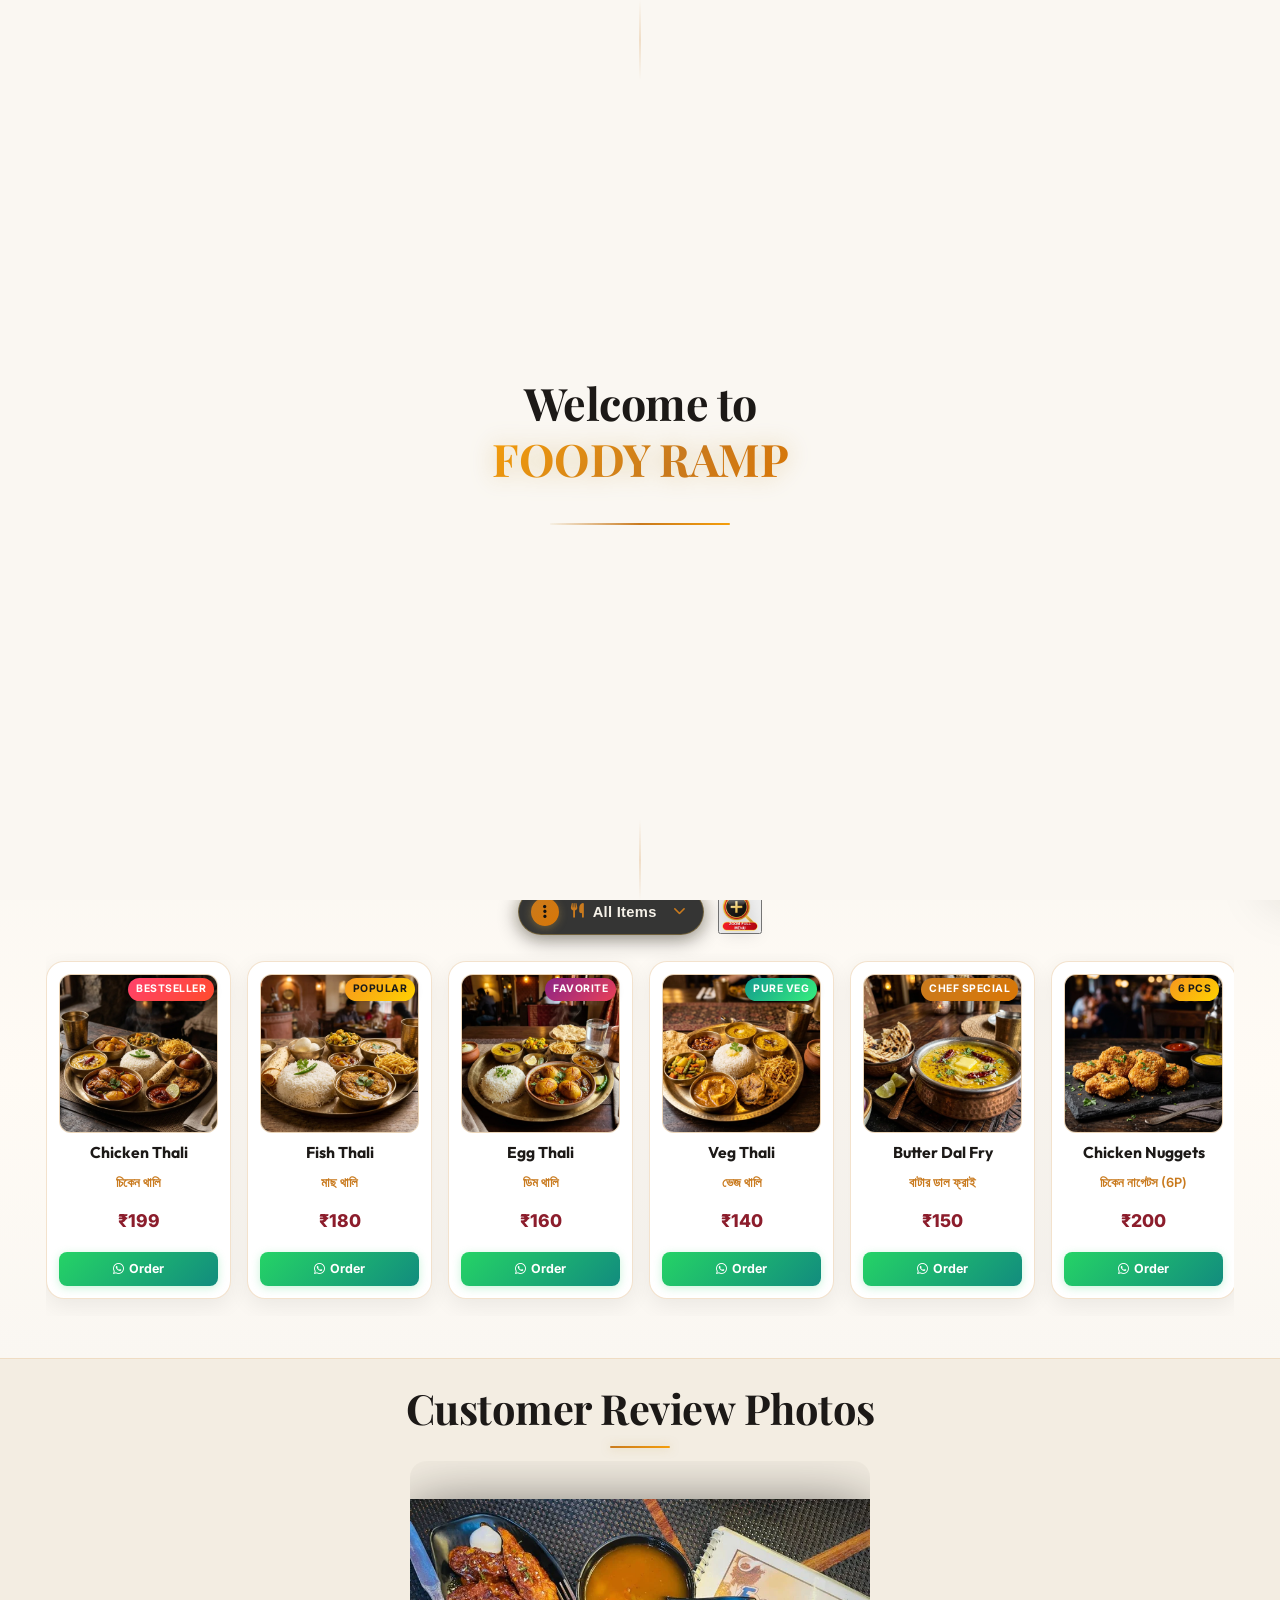
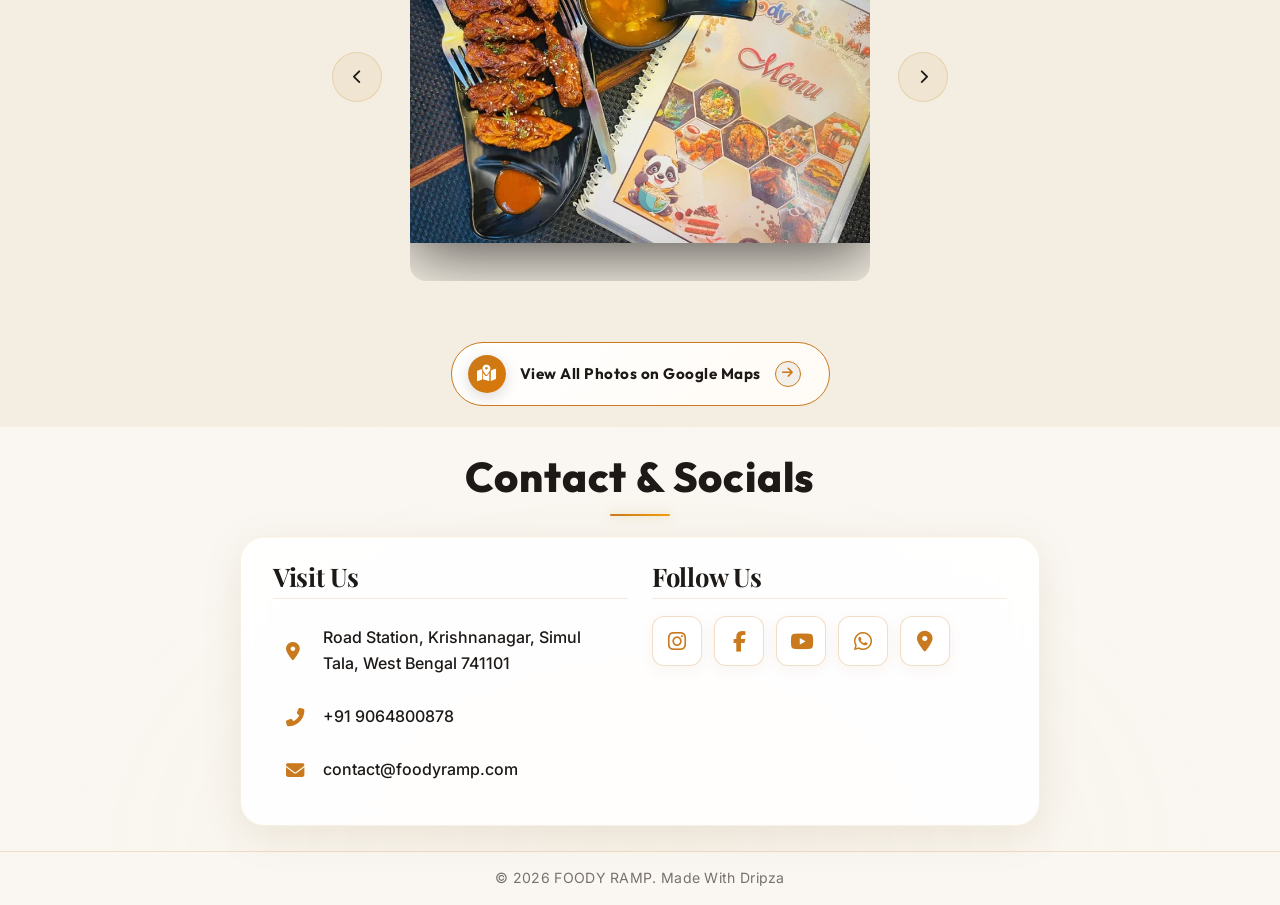
==== commit 3d3f86e8: "perf: smooth scroll - passive listeners, momentum drag, remove backdrop-filter, pause animation on s" ====
--- a/index.html
+++ b/index.html
@@ -1197,6 +1197,6 @@
         </div>
     </div>
 
-    <script src="script.js"></script>
+    <script src="script.js?v=1.4"></script>
 </body>
 </html>
--- a/styles.css
+++ b/styles.css
@@ -2712,8 +2712,6 @@
     font-size: 0.92rem;
     font-weight: 600;
     cursor: pointer;
-    backdrop-filter: blur(12px);
-    -webkit-backdrop-filter: blur(12px);
     box-shadow: 0 4px 20px rgba(0, 0, 0, 0.45), 0 0 15px rgba(201, 162, 75, 0.15);
     transition: all 0.3s cubic-bezier(0.25, 0.8, 0.25, 1);
     user-select: none;
@@ -2835,6 +2833,9 @@
     padding-right: 4px;
     scrollbar-width: thin;
     scrollbar-color: rgba(201, 162, 75, 0.6) rgba(255, 255, 255, 0.05);
+    will-change: scroll-position;
+    transform: translateZ(0);
+    -webkit-transform: translateZ(0);
 }
 
 .menu-filter-dropdown-list::-webkit-scrollbar {
@@ -2994,7 +2995,7 @@
     overflow-x: auto;
     overflow-y: hidden;
     scroll-behavior: smooth;
-    scroll-snap-type: x mandatory;
+    scroll-snap-type: x proximity;
     -webkit-overflow-scrolling: touch;
     padding: 8px 6px 18px;
     width: 100%;
@@ -3035,12 +3036,12 @@
     padding: 12px;
     text-align: center;
     box-shadow: 0 6px 22px rgba(0, 0, 0, 0.07) !important;
-    backdrop-filter: blur(12px);
-    -webkit-backdrop-filter: blur(12px);
     transition: transform 0.35s cubic-bezier(0.2, 0.8, 0.2, 1), border-color 0.35s ease, box-shadow 0.35s ease;
     animation: floatMenuItem 4.5s ease-in-out infinite alternate;
     user-select: none;
     position: relative;
+    will-change: transform;
+    contain: layout style;
 }
 
 .food-menu-card:nth-child(even) { animation-delay: 0.8s; }
@@ -3284,8 +3285,6 @@
     position: absolute;
     inset: 0;
     background: rgba(0, 0, 0, 0.72);
-    backdrop-filter: blur(12px);
-    -webkit-backdrop-filter: blur(12px);
 }
 
 .full-menu-modal-container {
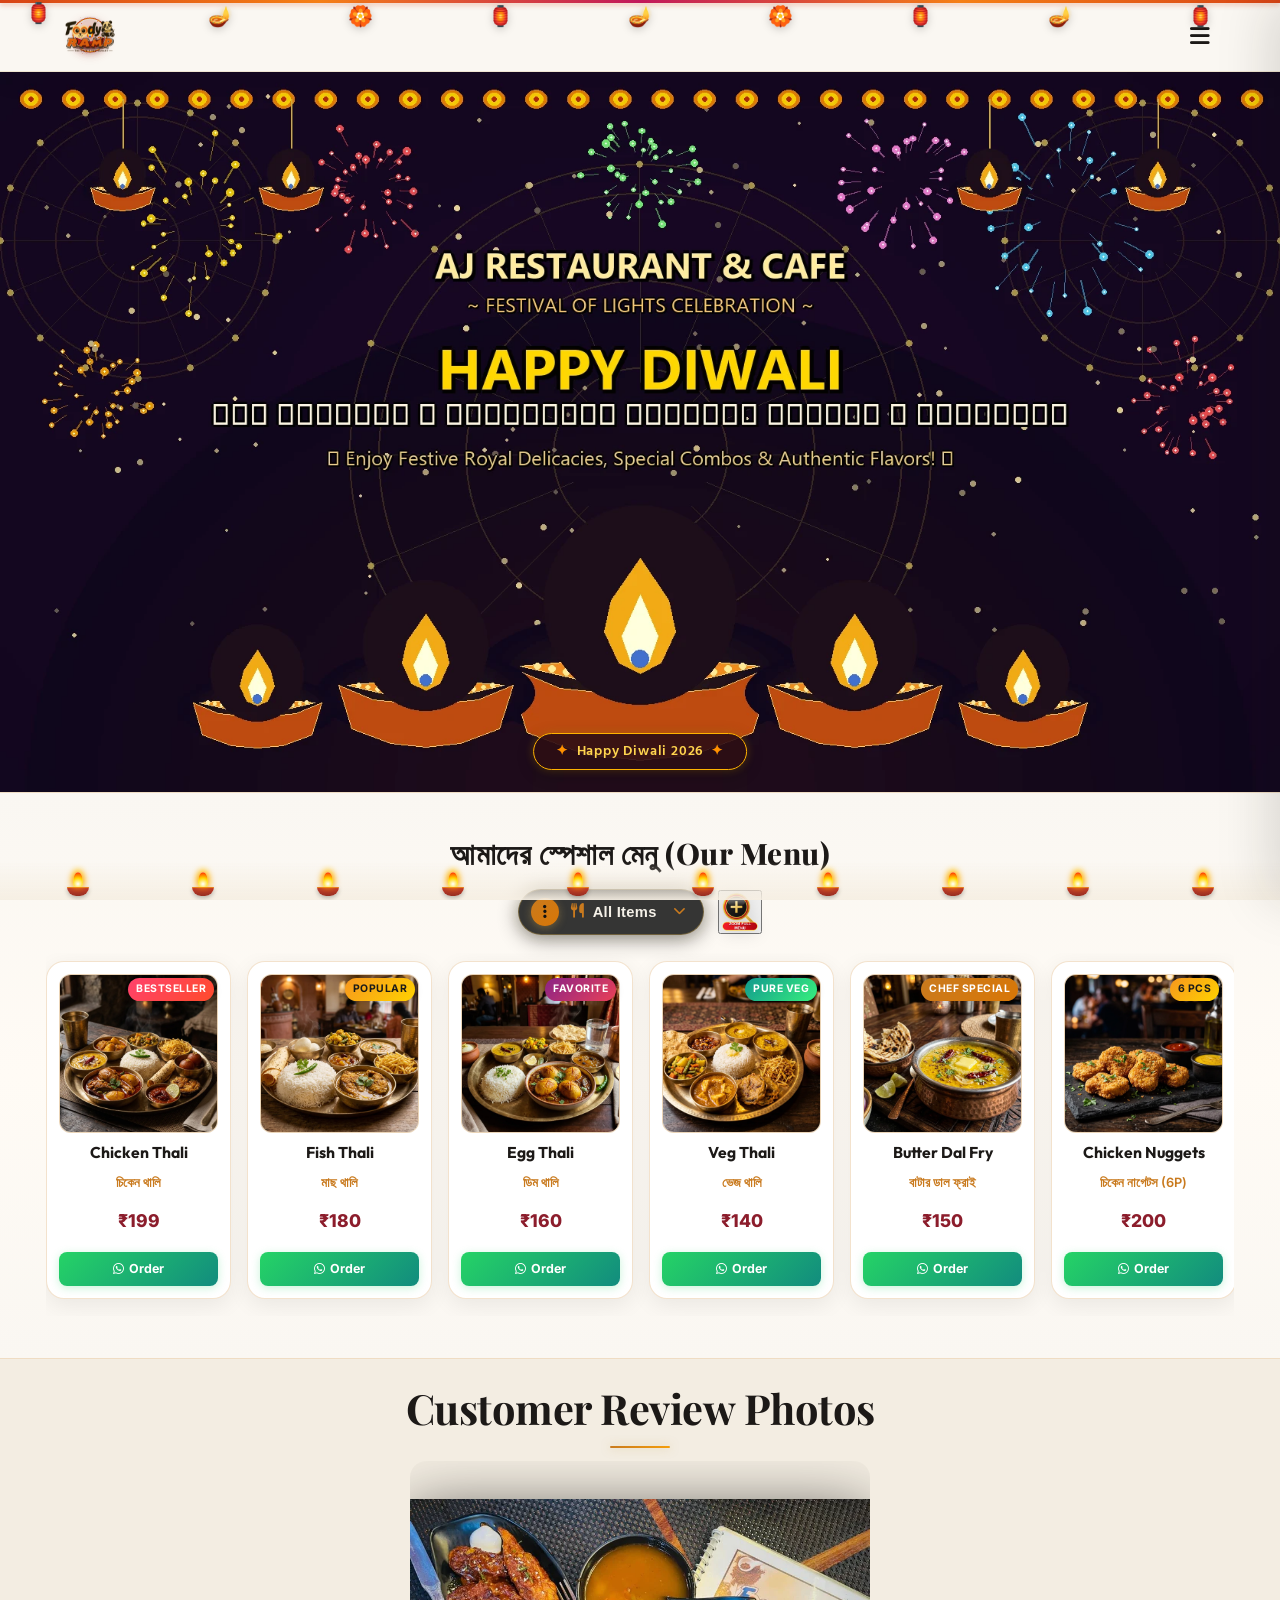
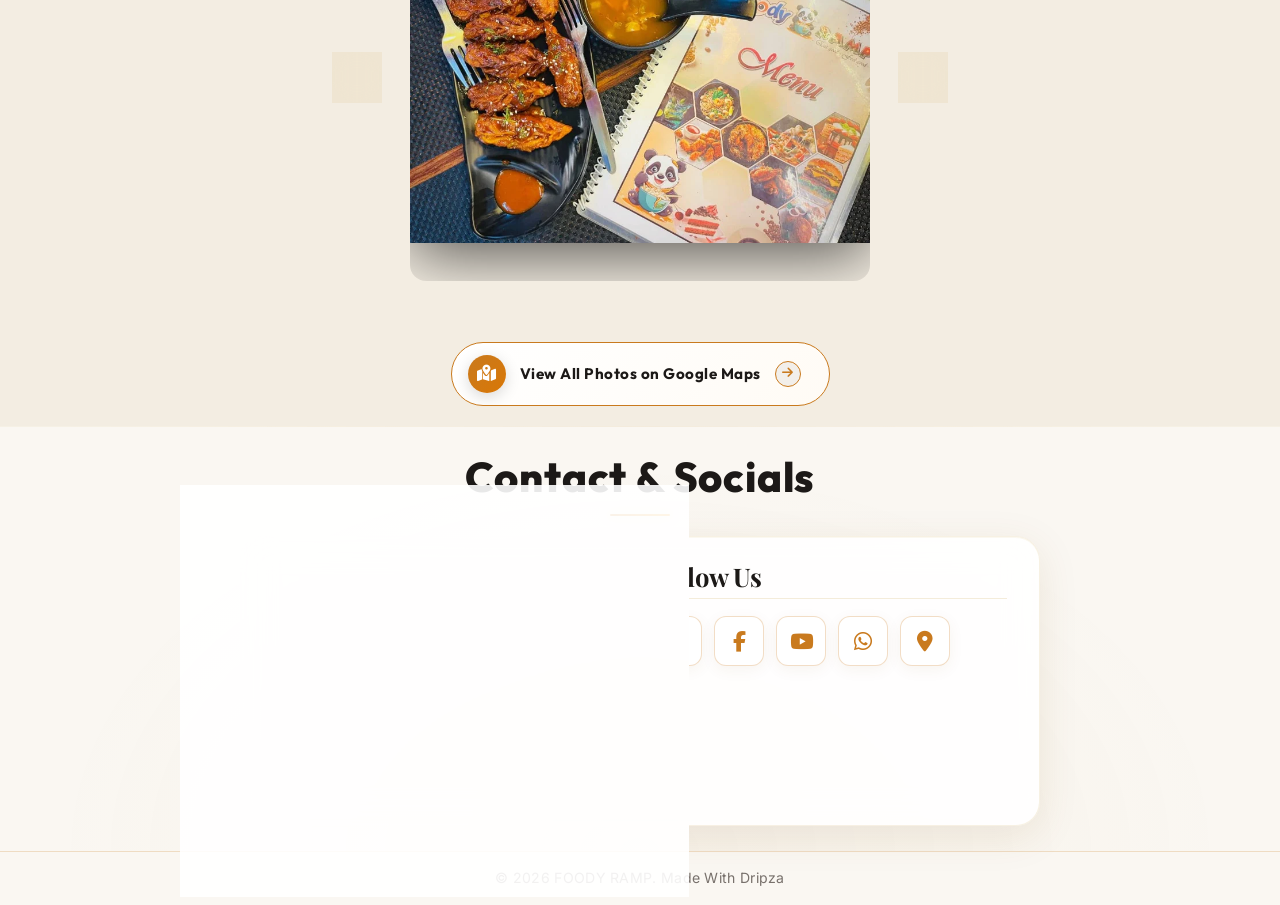
==== commit 81c82a0c: "update" ====
--- a/index.html
+++ b/index.html
@@ -5,14 +5,15 @@
     <meta name="viewport" content="width=device-width, initial-scale=1.0">
     <title>FOODY RAMP</title>
     <link rel="icon" type="image/png" href="assets/foody_ramp_logo.webp">
-    <link href="https://fonts.googleapis.com/css2?family=Playfair+Display:wght@400;600;700;800&family=Outfit:wght@300;400;600;800&family=Inter:wght@300;400;500;600&display=swap" rel="stylesheet">
+    <link href="https://fonts.googleapis.com/css2?family=Playfair+Display:wght@400;600;700;800&family=Outfit:wght@300;400;600;800&family=Inter:wght@300;400;500;600&family=Hind+Siliguri:wght@400;600;700&display=swap" rel="stylesheet">
     <link rel="stylesheet" href="https://cdnjs.cloudflare.com/ajax/libs/font-awesome/6.4.0/css/all.min.css">
     <link rel="stylesheet" href="styles.css?v=1.3">
 </head>
-<body class="no-scroll">
+<body class="no-scroll diwali-theme">
     <!-- Preloader Screen -->
     <div id="preloader">
         <div class="preloader-content">
+            <div class="preloader-diya-glow">🪔</div>
             <h1 class="preloader-title">Welcome to <br><span class="highlight">FOODY RAMP</span></h1>
             <div class="preloader-loader">
                 <div class="loader-bar"></div>
@@ -20,17 +21,32 @@
         </div>
     </div>
     <!-- Navbar -->
+        <!-- Hanging Decorative Diwali Toran & Lanterns -->
+    <div class="diwali-hanging-toran" aria-hidden="true">
+        <div class="toran-string"></div>
+        <div class="toran-items">
+            <span class="toran-lantern tl1">🏮</span>
+            <span class="toran-diya td1">🪔</span>
+            <span class="toran-flower tf1">🏵️</span>
+            <span class="toran-lantern tl2">🏮</span>
+            <span class="toran-diya td2">🪔</span>
+            <span class="toran-flower tf2">🏵️</span>
+            <span class="toran-lantern tl3">🏮</span>
+            <span class="toran-diya td3">🪔</span>
+            <span class="toran-lantern tl4">🏮</span>
+        </div>
+    </div>
     <nav class="navbar">
         <div class="logo-container">
             <img src="assets/foody_ramp_logo.webp" alt="FOODY RAMP Logo" class="logo-brand-img">
             <div class="logo-text-wrapper">
-                <span class="animated-football-header" title="Ganesh Chaturthi Special">
-                    <img src="assets/ganesh_run_icon.webp" alt="Ganesh Run Icon" style="object-fit: contain; filter: drop-shadow(0 0 5px rgba(255, 215, 0, 0.6));">
+                <span class="animated-football-header" title="Diwali Celebration">
+                    <img src="assets/diwali_run_icon.webp" alt="Mahalaya Run Icon" style="object-fit: contain; filter: drop-shadow(0 2px 5px rgba(183, 28, 28, 0.4)) drop-shadow(0 1px 2px rgba(0, 0, 0, 0.25));">
                 </span>
                 <span class="logo-text">FOODY RAMP</span>
             </div>
         </div>
-        <span class="rath-yatra-header-text">শুভ বিশ্বকর্মা পূজা!</span>
+        <span class="rath-yatra-header-text diwali-header-text">✨ শুভ দীপাবলি ও কালীপূজা 🪔</span>
         <ul class="nav-links">
             <li><a href="#home">Home</a></li>
             <li><a href="#menu">Menu</a></li>
@@ -38,14 +54,6 @@
             <li><a href="#contact">Contact</a></li>
         </ul>
         <div class="navbar-actions">
-            <!-- Rakhi Purnima Button for Poster -->
-            <button class="fifa-btn" id="open-promo-modal-direct-btn" title="Show Ganesh Chaturthi Special Poster">
-                <div class="fifa-container">
-                    <div class="fifa-magic-ring"></div>
-                    <img src="assets/ganesh_icon.webp" alt="Ganesh Special" class="fifa-svg" style="object-fit: contain;">
-                </div>
-            </button>
-            
             <div class="hamburger">
                 <i class="fas fa-bars"></i>
             </div>
@@ -55,7 +63,7 @@
     <!-- Hero Section -->
     <section id="home" class="hero">
         <div class="hero-bg banner-box">
-            <img src="assets/aj_restaurant_banner_1.webp" alt="AJ Restaurant & Cafe Banner" class="active">
+            <img src="assets/diwali_greeting_banner.webp" alt="Happy Diwali Festival Banner" class="active">
             <img src="assets/foody_hero_01.webp" alt="FOODY RAMP Banner 1">
             <img src="assets/foody_hero_02.webp" alt="FOODY RAMP Banner 2">
             <img src="assets/foody_hero_03.webp" alt="FOODY RAMP Banner 3">
@@ -63,6 +71,11 @@
             <img src="assets/foody_hero_05.webp" alt="FOODY RAMP Banner 5">
             <img src="assets/foody_hero_06.webp" alt="FOODY RAMP Banner 6">
             <div class="overlay"></div>
+        </div>
+        <!-- Interactive Diwali Fireworks Canvas Overlay -->
+        <canvas id="diwali-fireworks-canvas"></canvas>
+        <div class="hero-diwali-badge">
+            <span class="sparkle-star">✦</span> Happy Diwali 2026 <span class="sparkle-star">✦</span>
         </div>
         <!-- Click/Hover Zones for Banner Control -->
         <div class="hero-nav-zone left-zone" title="Previous Image"></div>
@@ -1188,15 +1201,19 @@
 
 
 
-    <!-- Promo Poster Modal -->
-    <div class="promo-modal" id="promo-modal">
-        <div class="promo-modal-overlay"></div>
-        <div class="promo-modal-content">
-            <button class="promo-modal-close" id="close-promo-modal-btn" aria-label="Close Promo Modal"><i class="fas fa-times"></i></button>
-            <img src="assets/promo_poster.webp" alt="Rakhi Purnima Celebration" class="promo-poster-img">
-        </div>
+        <!-- Interactive Diwali Diya Bar along bottom -->
+    <div class="diwali-diya-bar" id="diwali-diya-bar" title="Interactive Diwali Diyas - Click to Light / Extinguish">
+        <div class="interactive-diya-item"><div class="diya-flame"></div><div class="diya-pot"></div></div>
+        <div class="interactive-diya-item"><div class="diya-flame"></div><div class="diya-pot"></div></div>
+        <div class="interactive-diya-item"><div class="diya-flame"></div><div class="diya-pot"></div></div>
+        <div class="interactive-diya-item"><div class="diya-flame"></div><div class="diya-pot"></div></div>
+        <div class="interactive-diya-item"><div class="diya-flame"></div><div class="diya-pot"></div></div>
+        <div class="interactive-diya-item"><div class="diya-flame"></div><div class="diya-pot"></div></div>
+        <div class="interactive-diya-item"><div class="diya-flame"></div><div class="diya-pot"></div></div>
+        <div class="interactive-diya-item"><div class="diya-flame"></div><div class="diya-pot"></div></div>
+        <div class="interactive-diya-item"><div class="diya-flame"></div><div class="diya-pot"></div></div>
+        <div class="interactive-diya-item"><div class="diya-flame"></div><div class="diya-pot"></div></div>
     </div>
-
     <script src="script.js?v=1.4"></script>
-</body>
+    </body>
 </html>
--- a/styles.css
+++ b/styles.css
@@ -101,6 +101,8 @@
 }
 
 .logo-brand-img {
+    position: relative;
+    z-index: 1002;
     height: 52px;
     width: auto;
     object-fit: contain;
@@ -137,6 +139,7 @@
 .animated-football-header img {
     width: 100%;
     height: 100%;
+    filter: drop-shadow(0 2px 5px rgba(183, 28, 28, 0.4)) drop-shadow(0 1px 2px rgba(0, 0, 0, 0.25)) !important;
 }
 
 .logo-text {
@@ -1127,6 +1130,7 @@
     font-weight: 800;
     letter-spacing: 0.5px;
     color: #8B1A1A;
+    text-shadow: 0 1px 2px rgba(0, 0, 0, 0.15);
     white-space: nowrap;
     opacity: 0;
     pointer-events: none;
@@ -2997,6 +3001,7 @@
     scroll-behavior: smooth;
     scroll-snap-type: x proximity;
     -webkit-overflow-scrolling: touch;
+    touch-action: pan-x pan-y;
     padding: 8px 6px 18px;
     width: 100%;
     cursor: grab;
@@ -4091,3 +4096,287 @@
         font-size: 0.7rem;
     }
 }
+
+/* Mobile touch vertical page scroll compatibility */
+.main-menu-scroll-wrapper,
+.main-menu-scroll-track,
+.main-menu-scroll-track .food-menu-card {
+    touch-action: pan-x pan-y !important;
+}
+
+/* ============================================================
+   DIWALI FESTIVAL THEME STYLES (LIGHT THEME - দীপাবলি ও কালীপূজা)
+   Optimized for All Devices: Desktop, iPhone & Low-End Android
+   ============================================================ */
+
+/* Preloader Diya Enhancement */
+.preloader-diya-glow {
+    font-size: 3rem;
+    margin-bottom: 8px;
+    animation: diyaPulseGlow 1.8s infinite ease-in-out;
+    filter: drop-shadow(0 0 10px #e65100);
+    will-change: transform;
+}
+
+.preloader-subtitle {
+    font-family: 'Hind Siliguri', 'Outfit', sans-serif;
+    color: #c62828;
+    font-size: 1.1rem;
+    font-weight: 700;
+    margin-top: 6px;
+    letter-spacing: 0.5px;
+    text-shadow: 0 0 6px rgba(198, 40, 40, 0.25);
+}
+
+@keyframes diyaPulseGlow {
+    0%, 100% { transform: scale(1) translateZ(0); filter: drop-shadow(0 0 8px #d84315); }
+    50% { transform: scale(1.12) translateZ(0); filter: drop-shadow(0 0 16px #ff8f00); }
+}
+
+/* Hanging Festive Toran & Lanterns */
+.diwali-hanging-toran {
+    position: fixed;
+    top: 0;
+    left: 0;
+    width: 100%;
+    height: 44px;
+    z-index: 1001;
+    pointer-events: none;
+    overflow: hidden;
+    transform: translateZ(0);
+}
+
+.toran-string {
+    position: absolute;
+    top: 0;
+    left: 0;
+    width: 100%;
+    height: 3px;
+    background: linear-gradient(90deg, #d84315, #f57f17, #c2185b, #f57f17, #d84315);
+    box-shadow: 0 2px 5px rgba(216, 67, 21, 0.35);
+}
+
+.toran-items {
+    display: flex;
+    justify-content: space-around;
+    align-items: flex-start;
+    padding: 0 10px;
+    width: 100%;
+}
+
+.toran-items span {
+    display: inline-block;
+    transform-origin: top center;
+    font-size: 1.25rem;
+    filter: drop-shadow(0 2px 4px rgba(0, 0, 0, 0.2));
+    will-change: transform;
+}
+
+.toran-lantern { animation: toranSway 3.2s infinite ease-in-out; }
+.toran-diya { animation: toranSway 2.8s infinite ease-in-out reverse; }
+.toran-flower { animation: toranSway 3.6s infinite ease-in-out; font-size: 1rem; }
+
+.tl1 { animation-delay: 0s; position: relative; left: -42px; top: -3px; }
+.td1 { animation-delay: 0.4s; }
+.tf1 { animation-delay: 0.8s; }
+.tl2 { animation-delay: 1.2s; }
+.td2 { animation-delay: 1.6s; }
+.tf2 { animation-delay: 0.3s; }
+.tl3 { animation-delay: 0.9s; }
+.td3 { animation-delay: 1.4s; }
+.tl4 { animation-delay: 0.2s; }
+
+@keyframes toranSway {
+    0%, 100% { transform: rotate(-8deg) translateZ(0); }
+    50% { transform: rotate(8deg) translateZ(0); }
+}
+
+/* Diwali Header Text (Light Theme - Rich Royal Crimson & Vermilion) */
+.diwali-header-text {
+    font-family: 'Hind Siliguri', 'Playfair Display', serif !important;
+    font-size: 1.25rem !important;
+    font-weight: 700 !important;
+    color: #b71c1c !important;
+    background: linear-gradient(90deg, #b71c1c 0%, #d84315 35%, #880e4f 70%, #e65100 100%) !important;
+    -webkit-background-clip: text !important;
+    -webkit-text-fill-color: transparent !important;
+    filter: drop-shadow(0 1px 3px rgba(183, 28, 28, 0.25));
+    letter-spacing: 0.5px;
+}
+
+/* Hero Section Diwali Additions */
+#diwali-fireworks-canvas {
+    position: absolute;
+    inset: 0;
+    width: 100%;
+    height: 100%;
+    z-index: 2;
+    pointer-events: auto;
+    cursor: crosshair;
+    contain: strict;
+}
+
+.hero-diwali-badge {
+    position: absolute;
+    bottom: 22px;
+    left: 50%;
+    transform: translateX(-50%) translateZ(0);
+    z-index: 3;
+    background: rgba(45, 14, 20, 0.9);
+    border: 1.5px solid #ffb300;
+    border-radius: 30px;
+    padding: 6px 18px;
+    font-family: 'Hind Siliguri', 'Outfit', sans-serif;
+    color: #ffd54f;
+    font-size: 0.88rem;
+    font-weight: 600;
+    letter-spacing: 0.8px;
+    white-space: nowrap;
+    box-shadow: 0 4px 15px rgba(0, 0, 0, 0.35), 0 0 10px rgba(255, 179, 0, 0.3);
+    pointer-events: none;
+    animation: badgeFloat 3.5s infinite ease-in-out;
+}
+
+.sparkle-star {
+    color: #ff9100;
+    margin: 0 4px;
+    display: inline-block;
+}
+
+@keyframes badgeFloat {
+    0%, 100% { transform: translateX(-50%) translateY(0) translateZ(0); }
+    50% { transform: translateX(-50%) translateY(-5px) translateZ(0); }
+}
+
+/* Interactive Diya Bar along bottom of the screen */
+.diwali-diya-bar {
+    position: fixed;
+    bottom: 0;
+    left: 0;
+    width: 100%;
+    height: 38px;
+    z-index: 9980;
+    display: flex;
+    justify-content: space-around;
+    align-items: flex-end;
+    padding: 0 15px 4px 15px;
+    pointer-events: none;
+    background: linear-gradient(to top, rgba(245, 238, 226, 0.95) 0%, rgba(245, 238, 226, 0) 100%);
+    contain: layout paint;
+}
+
+.interactive-diya-item {
+    pointer-events: auto;
+    cursor: pointer;
+    display: flex;
+    flex-direction: column;
+    align-items: center;
+    transition: transform 0.2s ease-out;
+    user-select: none;
+    will-change: transform;
+}
+
+.interactive-diya-item:hover {
+    transform: scale(1.25) translateY(-3px) translateZ(0);
+}
+
+.diya-flame {
+    width: 10px;
+    height: 15px;
+    background: radial-gradient(circle at 50% 80%, #fff 0%, #ffd700 45%, #ff4500 85%, transparent 100%);
+    border-radius: 50% 50% 25% 25% / 70% 70% 30% 30%;
+    box-shadow: 0 0 8px #ff9100, 0 -2px 6px #ffd700;
+    animation: diyaFlameFlicker 0.2s infinite alternate ease-in-out;
+    transform-origin: bottom center;
+    transition: opacity 0.3s ease, transform 0.3s ease;
+    will-change: transform, opacity;
+}
+
+.diya-pot {
+    width: 22px;
+    height: 9px;
+    background: linear-gradient(180deg, #c0392b 0%, #962d22 100%);
+    border-radius: 0 0 14px 14px;
+    border-top: 1.5px solid #e67e22;
+    box-shadow: 0 2px 4px rgba(0, 0, 0, 0.25);
+}
+
+.interactive-diya-item.unlit .diya-flame {
+    opacity: 0;
+    transform: scale(0.2);
+}
+
+@keyframes diyaFlameFlicker {
+    0% { transform: scale(1) rotate(-1deg) translateZ(0); }
+    100% { transform: scale(1.06, 0.95) rotate(1.5deg) translateZ(0); }
+}
+
+@media (max-width: 768px) {
+    .diwali-diya-bar {
+        height: 30px;
+        padding-bottom: 2px;
+    }
+    .interactive-diya-item:nth-child(n+7) {
+        display: none !important;
+    }
+    .diya-flame {
+        width: 8px;
+        height: 12px;
+    }
+    .diya-pot {
+        width: 17px;
+        height: 7px;
+    }
+}
+/* Sparkler Cursor Trail Particle (Desktop only) */
+.diwali-sparkler-dot {
+    position: fixed;
+    pointer-events: none;
+    border-radius: 50%;
+    z-index: 10005;
+    animation: sparklerFade 0.55s forwards linear;
+    will-change: transform, opacity;
+}
+
+@keyframes sparklerFade {
+    0% { transform: translate(0, 0) scale(1) translateZ(0); opacity: 1; }
+    100% { transform: translate(var(--tx, 0), var(--ty, 0)) scale(0) translateZ(0); opacity: 0; }
+}
+
+/* Mobile Optimizations */
+@media (max-width: 768px) {
+    .diwali-header-text {
+        font-size: 0.92rem !important;
+    }
+    .diwali-hanging-toran {
+        height: 36px;
+    }
+    .tl1 {
+        left: -14px;
+        top: -2px;
+    }
+    .toran-items span {
+        font-size: 1rem;
+    }
+    .hero-diwali-badge {
+        font-size: 0.72rem;
+        padding: 4px 12px;
+        bottom: 10px;
+    }
+    .diwali-diya-bar {
+        height: 30px;
+        padding-bottom: 2px;
+    }
+    .diya-flame {
+        width: 8px;
+        height: 12px;
+    }
+    .diya-pot {
+        width: 17px;
+        height: 7px;
+    }
+    .preloader-diya-glow,
+    .diwali-header-text {
+        filter: none !important;
+    }
+}
